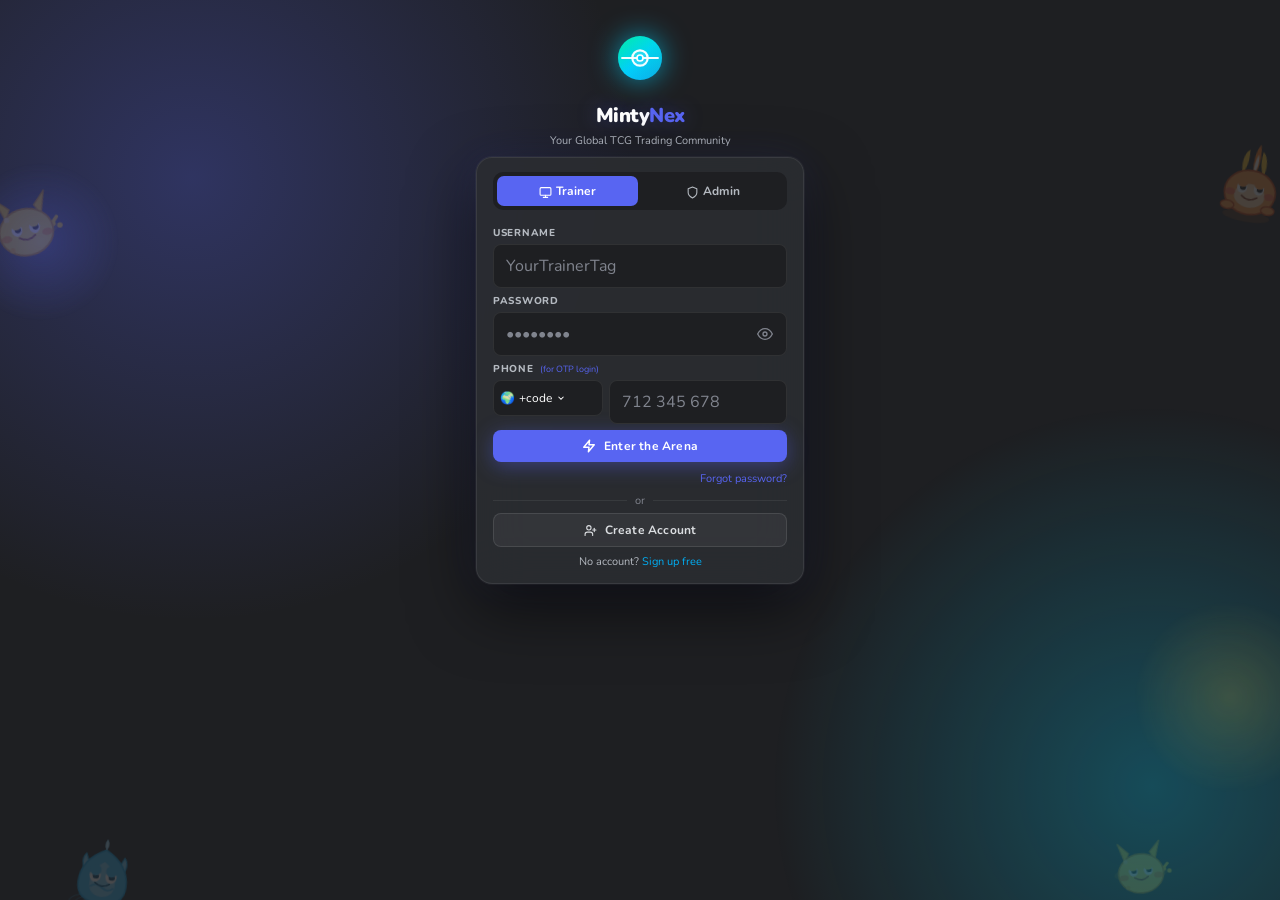
==== app.html @ 93dbb68e "fix otp login, dial flags, banner, binder add card, feed layout" ====
<!DOCTYPE html>
<html lang="en">
<head>
<meta charset="UTF-8">
<meta name="viewport" content="width=device-width,initial-scale=1.0,maximum-scale=1.0,user-scalable=no,viewport-fit=cover">
<meta name="theme-color" content="#1e1f22">
<meta name="apple-mobile-web-app-capable" content="yes">
<meta name="apple-mobile-web-app-status-bar-style" content="black-translucent">
<title>MintyNex — TCG Social</title>
<link rel="preconnect" href="https://fonts.googleapis.com">
<link href="https://fonts.googleapis.com/css2?family=Nunito:wght@400;600;700;800;900&family=Orbitron:wght@700;900&display=swap" rel="stylesheet">
<link rel="stylesheet" href="app-styles-base.css">
<link rel="stylesheet" href="app-styles-creatures.css">
<style>
#login-screen{background:linear-gradient(135deg,#0d0e11 0%,#1a1c22 25%,#1e1f22 50%,#23272a 75%,#5865f2 100%);position:relative;overflow:hidden}
#login-screen::before{content:'';position:absolute;inset:0;background:radial-gradient(ellipse at 20% 50%,rgba(88,101,242,.18) 0%,transparent 55%),radial-gradient(ellipse at 80% 20%,rgba(245,158,11,.10) 0%,transparent 45%),radial-gradient(ellipse at 60% 85%,rgba(35,165,90,.08) 0%,transparent 40%);pointer-events:none}
.login-cards::before,.login-cards::after{content:'';position:absolute;border-radius:50%;filter:blur(1px);animation:loginFloat 10s ease-in-out infinite}
.login-cards::before{width:160px;height:160px;left:-40px;top:18%;background:radial-gradient(circle,rgba(88,101,242,.25) 0%,rgba(88,101,242,0) 70%)}
.login-cards::after{width:190px;height:190px;right:-45px;bottom:12%;background:radial-gradient(circle,rgba(245,158,11,.2) 0%,rgba(245,158,11,0) 72%);animation-delay:-4s}
@keyframes loginFloat{0%,100%{transform:translateY(0)}50%{transform:translateY(-14px)}}
.llogo-icon{filter:drop-shadow(0 0 14px rgba(0,210,255,.65));display:block;margin-bottom:6px}
.llogo-title{text-shadow:0 0 20px rgba(88,101,242,.4);font-size:22px!important}
.llogo{margin-bottom:12px!important}
.lcard{background:linear-gradient(160deg,rgba(43,45,49,.97) 0%,rgba(30,31,34,.97) 100%);border:1px solid rgba(88,101,242,.25);box-shadow:0 0 0 1px rgba(255,255,255,.04),0 24px 64px rgba(0,0,0,.6),0 0 40px rgba(88,101,242,.12);backdrop-filter:blur(12px)}
.fi-glow:focus{border-color:#5865f2;box-shadow:0 0 0 3px rgba(88,101,242,.15)}
.lbtn-pulse{background:linear-gradient(135deg,#5865f2,#4752c4);box-shadow:0 4px 20px rgba(88,101,242,.4);animation:btnGlow 2.4s ease-in-out infinite}
.lbtn-pulse:hover{box-shadow:0 6px 28px rgba(88,101,242,.6);transform:translateY(-1px)}
@keyframes btnGlow{0%,100%{box-shadow:0 4px 20px rgba(88,101,242,.35)}50%{box-shadow:0 4px 30px rgba(88,101,242,.7)}}
.lbtn-otp{width:100%;padding:9px;font-size:13px;font-weight:700;border:1px solid rgba(255,255,255,.1);border-radius:8px;cursor:pointer;margin-bottom:10px;color:#b5bac1;background:rgba(255,255,255,.04);transition:all .18s}
.lbtn-otp:hover{background:rgba(255,255,255,.08);color:#fff;border-color:rgba(88,101,242,.4)}
.lbtn-ghost{width:100%;padding:11px;font-size:14px;font-weight:700;background:rgba(255,255,255,.05);color:#dbdee1;border:1px solid rgba(255,255,255,.1);border-radius:8px;cursor:pointer;margin-bottom:10px;transition:all .18s}
.lbtn-ghost:hover{background:rgba(255,255,255,.09);border-color:rgba(255,255,255,.2)}
.phone-wrap{display:flex;gap:6px}
.fi-dial,.dial-btn{width:110px;flex-shrink:0;padding:9px 6px;font-size:12px;cursor:pointer;display:flex;align-items:center;gap:4px;white-space:nowrap;overflow:hidden;user-select:none}
.dial-wrap{position:relative;flex-shrink:0}
.dial-drop{position:absolute;top:calc(100% + 4px);left:0;width:240px;background:#2b2d31;border:1px solid rgba(255,255,255,.12);border-radius:10px;z-index:9999;box-shadow:0 8px 32px rgba(0,0,0,.5);overflow:hidden}
.dial-search-wrap{padding:8px 8px 4px}
.dial-search{width:100%;background:#1e1f22;border:1px solid rgba(255,255,255,.1);border-radius:7px;color:#fff;padding:7px 10px;font-size:12px;outline:none;box-sizing:border-box}
.dial-list{max-height:220px;overflow-y:auto;padding:4px 0}
.dial-item{display:flex;align-items:center;gap:8px;padding:7px 12px;cursor:pointer;font-size:12px;color:#dbdee1;transition:background .15s}
.dial-item:hover,.dial-item.active{background:rgba(88,101,242,.18);color:#fff}
.dial-item .di-flag{font-size:16px;width:22px;text-align:center;flex-shrink:0}
.dial-item .di-name{flex:1;min-width:0;overflow:hidden;text-overflow:ellipsis;white-space:nowrap}
.dial-item .di-code{color:#80848e;font-size:11px;flex-shrink:0}
.fi-phone{flex:1}
.fl-opt{font-weight:400;text-transform:none;letter-spacing:0;color:#5865f2;margin-left:3px;font-size:9px}
.otp-row{background:rgba(88,101,242,.06);border:1px solid rgba(88,101,242,.2);border-radius:10px;padding:12px;margin-bottom:10px}
.otp-inputs{display:flex;gap:7px;justify-content:center;margin:8px 0}
.otp-box{width:40px!important;height:44px;text-align:center;font-size:18px;font-weight:800;padding:4px!important;border-radius:8px!important;border-color:rgba(88,101,242,.3)!important}
.otp-box:focus{border-color:#5865f2!important;box-shadow:0 0 0 2px rgba(88,101,242,.25)!important}
.adm-disputes-header{background:linear-gradient(135deg,rgba(114,137,218,.12),rgba(88,101,242,.06));border:1px solid rgba(114,137,218,.2);border-radius:10px;padding:12px 14px;margin-bottom:12px}
.dispute-filter-btn.active{background:#5865f2!important;color:#fff!important}
.dispute-filter-btn{transition:all .15s}
.post-acts .pab[data-action="share"] svg{transition:transform .2s}
.post-acts .pab[data-action="share"]:hover svg{transform:translateY(-2px)}
.post-acts .pab.shared{color:#5865f2!important}

/* ── Toast text always white ── */
.toast{color:#fff!important}
.toast.grn{background:#23a55a!important;color:#fff!important;border-color:rgba(255,255,255,.25)!important}
.toast.red{background:#ed4245!important;color:#fff!important;border-color:rgba(255,255,255,.25)!important}
.toast.gold{background:#d97706!important;color:#fff!important;border-color:rgba(255,255,255,.25)!important}
.toast.on{color:#fff!important}
.composer-card{background:linear-gradient(135deg,rgba(43,45,49,1) 0%,rgba(35,36,40,1) 100%);border:1px solid rgba(88,101,242,.18);border-radius:14px;padding:14px;margin-bottom:14px;box-shadow:0 4px 20px rgba(0,0,0,.3)}
.composer-avatar-ring{background:linear-gradient(135deg,#5865f2,#f59e0b);padding:2px;border-radius:50%}
.composer-inner-av{width:36px;height:36px;border-radius:50%;background:#5865f2;display:flex;align-items:center;justify-content:center;font-size:15px;flex-shrink:0;overflow:hidden;border:2px solid #2b2d31}
.composer-input{background:rgba(30,31,34,.9)!important;border:1px solid rgba(255,255,255,.06)!important;border-radius:20px!important;font-size:13px}
.composer-input:focus{border-color:rgba(88,101,242,.5)!important;box-shadow:0 0 0 3px rgba(88,101,242,.1)!important}
.composer-btn-row{display:flex;gap:6px;justify-content:space-between;align-items:center;flex-wrap:wrap}
.composer-media-btns{display:flex;gap:5px;flex-wrap:wrap}
.admtop{background:linear-gradient(135deg,#1a1c22,#1e1f22);border-bottom:1px solid rgba(88,101,242,.2)}
.admtabs{background:linear-gradient(to bottom,#1e1f22,#1a1c22);border-bottom:1px solid rgba(255,255,255,.08)}
.adm-sec{animation:fadeUp .2s ease}

/* Premium modal */
#premiumModal{position:fixed;inset:0;z-index:3000;background:rgba(0,0,0,.87);backdrop-filter:blur(10px);display:none;align-items:center;justify-content:center;padding:16px}
#premiumModal.on{display:flex}
.premium-modal-inner{background:linear-gradient(160deg,#1e1f22,#232428);border:1px solid rgba(245,158,11,.32);border-radius:18px;padding:28px 22px;max-width:400px;width:100%;box-shadow:0 0 60px rgba(245,158,11,.12),0 24px 64px rgba(0,0,0,.7);text-align:center;position:relative;animation:slideUp .3s ease;overflow-y:auto;max-height:90vh}
.premium-modal-inner *{color:#dbdee1}
.premium-modal-inner h2,.premium-modal-inner strong,.premium-modal-inner .price{color:#fff}
.close-prem{position:absolute;top:14px;right:14px;background:rgba(255,255,255,.06);border:none;color:#b5bac1;width:28px;height:28px;border-radius:50%;cursor:pointer;font-size:14px;display:flex;align-items:center;justify-content:center;transition:all .18s}
.close-prem:hover{background:rgba(255,255,255,.12);color:#fff}
.plan-opt{background:#2b2d31;border:2px solid rgba(255,255,255,.07);border-radius:10px;padding:12px 8px;cursor:pointer;transition:all .18s;text-align:center}
.plan-opt.selected,.plan-opt:hover{border-color:#f59e0b;background:rgba(245,158,11,.07)}
.plan-opt .price{font-size:18px;font-weight:900;color:#f59e0b!important}
.plan-opt .period{font-size:10px;color:#80848e!important;margin-top:1px}
.plan-opt .save-tag{display:inline-block;background:rgba(35,165,90,.2);color:#3ba55c!important;font-size:9px;font-weight:700;padding:1px 6px;border-radius:20px;margin-top:4px}

/* Trial popup */
#trialPopup{position:fixed;inset:0;z-index:2500;background:rgba(0,0,0,.82);backdrop-filter:blur(10px);display:none;align-items:center;justify-content:center;padding:16px}
#trialPopup.on{display:flex}
.trial-popup-card{background:linear-gradient(160deg,#1e1f22 0%,#232428 100%);border:1px solid rgba(245,158,11,.35);border-radius:20px;padding:28px 22px;max-width:390px;width:100%;text-align:center;box-shadow:0 0 80px rgba(245,158,11,.12),0 24px 64px rgba(0,0,0,.85);animation:slideUp .35s ease;overflow-y:auto;max-height:90vh}
.trial-popup-card h2{font-size:20px;font-weight:900;margin-bottom:6px;color:#ffffff!important}
.trial-popup-card p{font-size:13px;color:#b5bac1!important;line-height:1.6;margin-bottom:18px}
.trial-features-grid{display:grid;grid-template-columns:1fr 1fr;gap:8px;margin-bottom:18px}
.trial-feat{background:#2b2d31;border:1px solid rgba(255,255,255,.08);border-radius:8px;padding:10px 8px;text-align:center}
.trial-feat-icon{font-size:1.3rem;display:block;margin-bottom:5px}
.trial-feat-label{font-size:11px;font-weight:700;color:#dbdee1!important;display:block}

/* Premium banner */
.premium-banner{background:linear-gradient(135deg,rgba(245,158,11,.12),rgba(88,101,242,.05));border:1px solid rgba(245,158,11,.25);border-radius:10px;padding:12px 14px;margin:0 12px 10px;display:flex;align-items:center;gap:10px}

/* Bigger trade tabs */
#tradeTabs{display:flex;overflow-x:auto;scrollbar-width:none;background:#2b2d31;border-bottom:1px solid rgba(255,255,255,.06);flex-shrink:0;gap:2px;padding:6px}
#tradeTabs::-webkit-scrollbar{display:none}
#tradeTabs .atab{font-size:12px!important;padding:10px 16px!important;border-radius:8px;white-space:nowrap;font-weight:700;background:transparent;border:none;color:#b5bac1;cursor:pointer;transition:all .18s;flex-shrink:0}
#tradeTabs .atab.on{background:rgba(88,101,242,.15);color:#fff}
#tradeTabs .atab:hover:not(.on){background:rgba(255,255,255,.05);color:#fff}

/* Players hero — remove Global subtitle */
#pg-players .hero p{display:none}
#pg-mart .hero p{display:none}

/* Alert banner */
.alert-banner{margin:10px 12px 0;padding:10px 14px;border-radius:8px;font-size:12px;font-weight:600;display:flex;align-items:center;gap:8px;animation:fadeUp .3s ease}
.alert-banner.info{background:rgba(88,101,242,.12);border:1px solid rgba(88,101,242,.25);color:#7289da}
.alert-banner.warn{background:rgba(245,158,11,.12);border:1px solid rgba(245,158,11,.25);color:#fbbf24}
.alert-banner.success{background:rgba(35,165,90,.12);border:1px solid rgba(35,165,90,.25);color:#3ba55c}

/* Ensure all text is visible */
.tcg-nm{color:#fff!important;font-size:13px;font-weight:700;margin-bottom:3px}
.tcg-meta{color:#b5bac1!important;font-size:10px;margin-bottom:5px}
.tcg-price{color:#f59e0b!important;font-size:15px;font-weight:900;margin-bottom:8px}
.tc-nm{color:#fff!important;font-size:13px;font-weight:800;margin-bottom:2px}
.tc-loc{color:#b5bac1!important;font-size:11px;margin-bottom:6px}
.post-cap{color:#dbdee1!important;font-size:13px;line-height:1.5;margin-bottom:6px}
.sh-t{color:#fff!important}
.stat-v{color:#f59e0b!important;font-size:17px;font-weight:900}
.stat-l{color:#80848e!important;font-size:9px;text-transform:uppercase;margin-top:1px}

/* Free badge */
.free-badge{background:rgba(255,255,255,.08);color:#b5bac1;font-size:9px;font-weight:700;padding:2px 7px;border-radius:20px}
.premium-nav-badge{background:linear-gradient(135deg,#f59e0b,#fbbf24);color:#000;font-size:9px;font-weight:900;padding:2px 7px;border-radius:20px;letter-spacing:.5px}

/* Admin premium tab */
.adm-premium-stat{background:linear-gradient(135deg,rgba(245,158,11,.1),rgba(88,101,242,.05))!important}
.adm-prem-row{display:flex;align-items:center;justify-content:space-between;padding:9px 0;border-bottom:1px solid rgba(255,255,255,.05)}
.adm-prem-row:last-child{border-bottom:none}
.prem-status-active{color:#23a55a;font-size:10px;font-weight:700}
.prem-status-trial{color:#f59e0b;font-size:10px;font-weight:700}
.prem-status-expired{color:#ed4245;font-size:10px;font-weight:700}

@media(max-width:600px){
  .tnav{padding:0 8px;gap:5px}
  .srch{max-width:120px}
  .dtabs{display:none}
  #gbn{display:flex}
  .sb{display:none}
  #tradeTabs .atab{font-size:11px!important;padding:8px 10px!important}
  .premium-modal-inner{padding:22px 16px}
  .trial-popup-card{padding:22px 16px}
  /* Mobile safe area bottom */
  #gbn{padding-bottom:env(safe-area-inset-bottom,0);height:calc(60px + env(safe-area-inset-bottom,0))}
  .scr-pb{padding-bottom:calc(70px + env(safe-area-inset-bottom,0))!important}
  /* Composer fix on mobile */
  .composer-btn-row{flex-direction:column;gap:8px}
  .composer-media-btns{flex-wrap:wrap}
  /* Login card mobile */
  .lcard{padding:16px}
  .lbox{padding:0 4px}
}
@media(min-width:601px){.dtabs{display:flex}#gbn{display:none}}

/* Forgot password step dots */
.fp-step-dot{width:28px;height:4px;border-radius:2px;background:rgba(255,255,255,.1);transition:all .3s}
.fp-dot-active{background:#5865f2;width:36px}
.fp-dot-done{background:#23a55a}
/* OTP box focus ring in forgot modal */
#fpOtpBoxes .fp-otp:focus{border-color:#5865f2!important;box-shadow:0 0 0 2px rgba(88,101,242,.25)!important}

/* ── Password Eye Toggle ── */
.pw-wrap { position: relative; }
.pw-eye { position:absolute; right:10px; top:50%; transform:translateY(-50%); background:none; border:none; color:#80848e; cursor:pointer; padding:4px; display:flex; align-items:center; transition:color .15s; }
.pw-eye:hover { color:#b5bac1; }
.pw-eye svg { display:block; }

/* ── Trade Type Buttons ── */
.trade-type-btn {
  display:inline-flex; align-items:center; gap:5px;
  padding:7px 12px; font-size:11px; font-weight:700;
  background:#383a40; border:1.5px solid rgba(255,255,255,.08);
  border-radius:20px; color:#b5bac1; cursor:pointer;
  transition:all .18s; white-space:nowrap;
}
.trade-type-btn.active, .trade-type-btn:hover {
  background:rgba(88,101,242,.18); border-color:#5865f2; color:#fff;
}
.trade-side-btn {
  flex:1; padding:6px 8px; font-size:11px; font-weight:700;
  background:#383a40; border:1.5px solid rgba(255,255,255,.06);
  border-radius:6px; color:#b5bac1; cursor:pointer; transition:all .15s;
}
.trade-side-btn.active {
  background:rgba(245,158,11,.15); border-color:#f59e0b; color:#f59e0b;
}

/* ── Messages: Chat List ── */
.msg-chat-row {
  display:flex; align-items:center; gap:11px;
  padding:11px 10px; border-radius:10px; cursor:pointer;
  transition:background .15s; margin-bottom:2px;
}
.msg-chat-row:hover { background:rgba(255,255,255,.05); }
.msg-av-circle {
  width:40px; height:40px; border-radius:50%;
  display:flex; align-items:center; justify-content:center;
  flex-shrink:0; overflow:hidden;
}
.msg-online-dot {
  position:absolute; bottom:1px; right:1px;
  width:11px; height:11px; border-radius:50%;
  background:#23a55a; border:2px solid #313338;
}
.msg-away-dot {
  position:absolute; bottom:1px; right:1px;
  width:11px; height:11px; border-radius:50%;
  background:#f59e0b; border:2px solid #313338;
}
.msg-unread-badge {
  background:#5865f2; color:#fff; font-size:10px; font-weight:800;
  padding:2px 6px; border-radius:20px; flex-shrink:0;
}
.msg-search-in { font-family:inherit; }
.msg-search-in::placeholder { color:#80848e; }

/* ── Messages: Edit / Context Menu ── */
.msg-ctx-btn {
  display:flex; align-items:center; gap:8px;
  width:100%; padding:10px 14px; background:none; border:none;
  color:#dbdee1; font-size:13px; font-weight:600; cursor:pointer;
  text-align:left; transition:background .12s; font-family:inherit;
}
.msg-ctx-btn:hover { background:rgba(255,255,255,.07); }
.bbl.editing-msg {
  outline:2px solid #5865f2; border-radius:10px;
}

/* ── Sidebar Online section avatars fix ── */
#pg-feed .sb .lrow > div:first-child svg { pointer-events:none; }

/* ── SCROLL FIX ── */
#shell { display:none; flex-direction:column; height:100vh; overflow:hidden; }
#shell.on { display:flex; }
#pages { flex:1; overflow:hidden; position:relative; min-height:0; }
.pg { position:absolute; inset:0; display:none; flex-direction:column; overflow:hidden; }
.pg.on { display:flex; }
.scr {
  flex: 1;
  overflow-y: auto !important;
  -webkit-overflow-scrolling: touch !important;
  overscroll-behavior: contain;
  min-height: 0;
}
/* Feed sidebar + main both need scroll */
#pg-feed > div { min-height: 0; }
#pg-feed .scr { overflow-y: auto !important; }
/* Each page's scrollable area */
.pg > .scr,
.pg > div > .scr { overflow-y: auto !important; flex: 1; min-height: 0; }
/* Fix for pages that have a flex row (feed, messages) */
.pg > div[style*="display:flex"],
.pg > div[style*="display: flex"] { min-height:0; flex:1; overflow:hidden; }


/* ── Profile banner - remove white lines ── */
.prof-ban {
  background: linear-gradient(135deg, #5865f2, #7c3aed, #f59e0b) !important;
  border: none !important;
  outline: none !important;
  box-shadow: none !important;
  margin: 0 !important;
  padding: 0 !important;
  height: clamp(160px, 22vw, 280px) !important;
  width: 100% !important;
  background-size: cover !important;
  background-position: center !important;
  background-repeat: no-repeat !important;
}
/* Remove any inherited borders/gaps */
#pg-profile > div { gap: 0 !important; }
#pg-profile .scr > div:first-child { margin-bottom: 0 !important; }

/* ── Admin: proper tab isolation ── */
#adm { display:none; flex-direction:column; height:100vh; overflow:hidden; background:#313338; position:fixed; inset:0; z-index:1000; }
#adm.on { display:flex; }
.adm-sec { display:none !important; }
.adm-sec.on { display:block !important; animation:fadeUp .2s ease; }
.admbody { flex:1; overflow-y:auto; padding:14px; background:#313338; min-height:0; }

/* ── Login page: fit to screen, no extra space ── */
#login-screen {
  position: fixed !important;
  inset: 0 !important;
  overflow-y: auto !important;
  -webkit-overflow-scrolling: touch !important;
  display: flex !important;
  align-items: center !important;
  justify-content: center !important;
  min-height: var(--vvh, 100vh) !important;
  padding: env(safe-area-inset-top, 16px) 16px env(safe-area-inset-bottom, 16px) !important;
}
.lbox { width: 100%; max-width: 380px; }
.lcard { padding: 14px 16px !important; }
.fg { margin-bottom: 7px !important; }
.lbtn { margin-bottom: 7px !important; padding: 9px !important; }
/* Prevent extra bottom padding that creates gap */
#login-screen .lbox { padding-bottom: 0 !important; }

/* ── Message input gap fix (keyboard) ── */
.msg-area {
  padding: 8px 12px !important;
  padding-bottom: calc(8px + env(safe-area-inset-bottom, 0px)) !important;
  background: #2b2d31 !important;
  border-top: 1px solid rgba(255,255,255,.06) !important;
  position: sticky !important;
  bottom: 0 !important;
  z-index: 5;
}

/* ── Profile collection binder grid ── */
#pt-0 .hc { min-height: 110px; }

/* ── Prevent keyboard zoom on all inputs ── */
input, select, textarea { font-size: 16px !important; }
input.otp-box { font-size: 18px !important; }
.msg-in { font-size: 16px !important; }


/* ── Admin tabs: desktop padding ── */
.admtabs { gap: 2px !important; }
.atab { min-width: 56px !important; border-radius: 6px 6px 0 0 !important; }
@media (min-width: 601px) {
  .admtabs { padding: 0 10px !important; gap: 4px !important; }
  .atab { padding: 0 12px !important; min-width: 64px !important; }
}

/* ── Premium badge state-aware click ── */
.premium-nav-badge { 
  background: linear-gradient(135deg,#f59e0b,#d97706); 
  color: #000 !important; font-size: 9px; font-weight: 800; 
  padding: 3px 8px; border-radius: 20px; cursor: pointer;
  box-shadow: 0 0 10px rgba(245,158,11,.4);
}


/* ── Login: desktop — full card visible, no scroll ── */
@media (min-width: 600px) and (min-height: 600px) {
  #login-screen {
    align-items: center !important;
    padding: 16px !important;
  }
  .llogo-icon svg { width: 44px !important; height: 44px !important; }
  .llogo { margin-bottom: 8px !important; }
  .llogo-title { font-size: 20px !important; }
  .lbox { max-width: 360px !important; }
  .lcard { padding: 14px 16px !important; }
  .fg { margin-bottom: 6px !important; }
  .lbtn { padding: 8px !important; margin-bottom: 6px !important; font-size: 12px !important; }
  .lbtn-otp { padding: 7px !important; margin-bottom: 7px !important; font-size: 11px !important; }
  .lbtn-ghost { padding: 8px !important; margin-bottom: 7px !important; font-size: 12px !important; }
  .ldiv { margin: 5px 0 !important; }
  .lfoot { font-size: 11px !important; margin-top: 4px !important; }
  .otp-row { padding: 9px !important; margin-bottom: 7px !important; }
}
</style>
</head>
<body>
<div id="creature-bg" aria-hidden="true"></div>
<div id="toast" class="toast"></div>
<div id="shareSheet" class="share-sheet"></div>

<!-- ══ TRIAL POPUP ══ -->
<div id="trialPopup">
  <div class="trial-popup-card">
    <span style="font-size:2.8rem;display:block;margin-bottom:8px;animation:bounce 1s ease"><svg width="13" height="13" viewBox="0 0 24 24" fill="none" stroke="currentColor" stroke-width="2" stroke-linecap="round" stroke-linejoin="round"><polyline points="22 12 18 12 15 21 9 3 6 12 2 12"/></svg> </span>
    <h2 style="font-size:20px;font-weight:900;margin-bottom:6px">Welcome to <span style="color:#f59e0b">MintyNex!</span></h2>
    <p style="font-size:13px;color:#b5bac1;line-height:1.6;margin-bottom:18px">Try all Premium features FREE for <strong style="color:#fbbf24">7 days</strong> — no card required. Unlock trading, binder, marketplace & more.</p>
    <div class="trial-features-grid">
      <div class="trial-feat"><span class="trial-feat-icon"><svg width="22" height="22" viewBox="0 0 24 24" fill="none" stroke="#5865f2" stroke-width="2" stroke-linecap="round" stroke-linejoin="round"><polyline points="17 1 21 5 17 9"/><path d="M3 11V9a4 4 0 0 1 4-4h14"/><polyline points="7 23 3 19 7 15"/><path d="M21 13v2a4 4 0 0 1-4 4H3"/></svg></span><span class="trial-feat-label">Trade</span></div>
      <div class="trial-feat"><span class="trial-feat-icon"><svg width="22" height="22" viewBox="0 0 24 24" fill="none" stroke="#5865f2" stroke-width="2" stroke-linecap="round" stroke-linejoin="round"><path d="M2 3h6a4 4 0 0 1 4 4v14a3 3 0 0 0-3-3H2z"/><path d="M22 3h-6a4 4 0 0 0-4 4v14a3 3 0 0 1 3-3h7z"/></svg></span><span class="trial-feat-label">Full Binder</span></div>
      <div class="trial-feat"><span class="trial-feat-icon"><svg width="22" height="22" viewBox="0 0 24 24" fill="none" stroke="#f59e0b" stroke-width="2" stroke-linecap="round" stroke-linejoin="round"><path d="M6 2L3 6v14a2 2 0 0 0 2 2h14a2 2 0 0 0 2-2V6l-3-4z"/><line x1="3" y1="6" x2="21" y2="6"/><path d="M16 10a4 4 0 0 1-8 0"/></svg></span><span class="trial-feat-label">Marketplace</span></div>
      <div class="trial-feat"><span class="trial-feat-icon"><svg width="22" height="22" viewBox="0 0 24 24" fill="none" stroke="#f59e0b" stroke-width="2" stroke-linecap="round" stroke-linejoin="round"><path d="M21 15a2 2 0 0 1-2 2H7l-4 4V5a2 2 0 0 1 2-2h14a2 2 0 0 1 2 2z"/></svg></span><span class="trial-feat-label">Messages</span></div>
    </div>
    <button class="lbtn acc lbtn-pulse" onclick="activateTrial()" style="margin-bottom:10px;display:flex;align-items:center;justify-content:center;gap:8px"><svg width="15" height="15" viewBox="0 0 24 24" fill="none" stroke="currentColor" stroke-width="2.5" stroke-linecap="round" stroke-linejoin="round"><path d="M13 2L3 14h9l-1 8 10-12h-9l1-8z"/></svg> Start My 7-Day Free Trial</button>
    <button onclick="closeTrialPopup()" style="background:none;border:none;color:#80848e;font-size:12px;cursor:pointer;font-family:inherit">Skip for now — use Free plan</button>
    <div style="font-size:10px;color:#80848e;margin-top:10px">No credit card needed · Cancel anytime · Full access for 7 days</div>
  </div>
</div>

<!-- ══ PREMIUM MODAL ══ -->
<div id="premiumModal">
  <div class="premium-modal-inner">
    <button class="close-prem" onclick="closePremiumModal()"><svg width="11" height="11" viewBox="0 0 24 24" fill="none" stroke="currentColor" stroke-width="2.5" stroke-linecap="round" stroke-linejoin="round"><line x1="18" y1="6" x2="6" y2="18"/><line x1="6" y1="6" x2="18" y2="18"/></svg></button>
    <span style="font-size:3rem;display:block;margin-bottom:10px;animation:pfloat 3s ease-in-out infinite"><svg width="13" height="13" viewBox="0 0 24 24" fill="none" stroke="currentColor" stroke-width="2" stroke-linecap="round" stroke-linejoin="round"><polygon points="12 2 15.09 8.26 22 9.27 17 14.14 18.18 21.02 12 17.77 5.82 21.02 7 14.14 2 9.27 8.91 8.26 12 2"/></svg> </span>
    <div style="font-size:20px;font-weight:900;margin-bottom:4px;color:#fff">Unlock <span style="color:#f59e0b">Premium</span></div>
    <div style="font-size:12px;color:#b5bac1;margin-bottom:6px" id="premReasonText">Full access to MintyNex</div>
    <div style="background:rgba(245,158,11,.1);border:1px solid rgba(245,158,11,.25);border-radius:10px;padding:12px;margin-bottom:16px;display:flex;align-items:center;gap:10px;text-align:left">
      <span style="font-size:1.8rem;flex-shrink:0">⏰</span>
      <div><strong style="display:block;font-size:14px;color:#fbbf24">7 Days Free Trial</strong><span style="font-size:11px;color:#b5bac1">No card required. Try everything free.</span></div>
    </div>
    <div style="display:grid;grid-template-columns:1fr 1fr;gap:8px;margin-bottom:14px">
      <div class="plan-opt selected" onclick="selectPlan(this,'monthly')">
        <div class="price">$9.99</div><div class="period">per month</div>
      </div>
      <div class="plan-opt" onclick="selectPlan(this,'yearly')">
        <div class="price">$89.99</div><div class="period">per year</div>
        <div class="save-tag">Save 25%</div>
      </div>
    </div>
    <ul style="list-style:none;text-align:left;margin-bottom:16px">
      <li style="padding:5px 0;font-size:12px;color:#dbdee1 !important;display:flex;align-items:center;gap:8px;border-bottom:1px solid rgba(255,255,255,.04)"><span style="color:#f59e0b;font-weight:900"><svg width="11" height="11" viewBox="0 0 24 24" fill="none" stroke="currentColor" stroke-width="2.5" stroke-linecap="round" stroke-linejoin="round"><polyline points="20 6 9 17 4 12"/></svg></span> Full Trade Access</li>
      <li style="padding:5px 0;font-size:12px;color:#dbdee1 !important;display:flex;align-items:center;gap:8px;border-bottom:1px solid rgba(255,255,255,.04)"><span style="color:#f59e0b;font-weight:900"><svg width="11" height="11" viewBox="0 0 24 24" fill="none" stroke="currentColor" stroke-width="2.5" stroke-linecap="round" stroke-linejoin="round"><polyline points="20 6 9 17 4 12"/></svg></span> Unlimited Binder</li>
      <li style="padding:5px 0;font-size:12px;color:#dbdee1 !important;display:flex;align-items:center;gap:8px;border-bottom:1px solid rgba(255,255,255,.04)"><span style="color:#f59e0b;font-weight:900"><svg width="11" height="11" viewBox="0 0 24 24" fill="none" stroke="currentColor" stroke-width="2.5" stroke-linecap="round" stroke-linejoin="round"><polyline points="20 6 9 17 4 12"/></svg></span> Mart & Shop Access</li>
      <li style="padding:5px 0;font-size:12px;color:#dbdee1 !important;display:flex;align-items:center;gap:8px"><span style="color:#f59e0b;font-weight:900"><svg width="11" height="11" viewBox="0 0 24 24" fill="none" stroke="currentColor" stroke-width="2.5" stroke-linecap="round" stroke-linejoin="round"><polyline points="20 6 9 17 4 12"/></svg></span> Direct Messaging</li>
    </ul>
    <button class="lbtn acc lbtn-pulse" onclick="activateTrial()" style="margin-bottom:8px;display:flex;align-items:center;justify-content:center;gap:8px"><svg width="15" height="15" viewBox="0 0 24 24" fill="none" stroke="currentColor" stroke-width="2.5" stroke-linecap="round" stroke-linejoin="round"><path d="M13 2L3 14h9l-1 8 10-12h-9l1-8z"/></svg> Start Free Trial</button>
    <button class="lbtn lbtn-ghost" onclick="activatePremium('monthly')" style="margin-bottom:0;font-size:12px">Subscribe Now (skip trial)</button>
  </div>
</div>

<!-- ══ LOGIN ══ -->
<div id="login-screen">
  <div class="login-cards"></div>
  <div class="lbox">
    <div class="llogo">
      <span class="llogo-icon">
  <svg width="52" height="52" viewBox="0 0 80 80" fill="none" xmlns="http://www.w3.org/2000/svg">
    <circle cx="40" cy="40" r="40" fill="url(#loginPb1)"/>
    <circle cx="40" cy="40" r="40" fill="url(#loginPb2)" opacity="0.5"/>
    <!-- Horizontal divider -->
    <line x1="6" y1="40" x2="74" y2="40" stroke="rgba(255,255,255,0.95)" stroke-width="4"/>
    <!-- Center ring -->
    <circle cx="40" cy="40" r="14" fill="rgba(255,255,255,0.15)" stroke="rgba(255,255,255,0.95)" stroke-width="4"/>
    <!-- Center dot -->
    <circle cx="40" cy="40" r="7" fill="white"/>
    <circle cx="40" cy="40" r="4" fill="url(#loginPb1)"/>
    <defs>
      <linearGradient id="loginPb1" x1="0" y1="0" x2="80" y2="80" gradientUnits="userSpaceOnUse">
        <stop stop-color="#00f5a0"/>
        <stop offset="0.5" stop-color="#00d2ff"/>
        <stop offset="1" stop-color="#0ea5e9"/>
      </linearGradient>
      <linearGradient id="loginPb2" x1="80" y1="0" x2="0" y2="80" gradientUnits="userSpaceOnUse">
        <stop stop-color="#00f5a0" stop-opacity="0.5"/>
        <stop offset="1" stop-color="#0ea5e9" stop-opacity="0.2"/>
      </linearGradient>
    </defs>
  </svg>
</span>
      <span class="llogo-title">Minty<span class="acc">Nex</span></span>
      <span class="llogo-sub" style="font-size:11px;color:#b5bac1">Your Global TCG Trading Community</span>
    </div>
    <div class="lcard">
      <div class="ltabs">
        <button class="ltab on" id="trainerTab" onclick="switchMode('trainer')"><svg width="13" height="13" viewBox="0 0 24 24" fill="none" stroke="currentColor" stroke-width="2" stroke-linecap="round" stroke-linejoin="round" style="display:inline;vertical-align:middle;margin-right:4px"><rect x="2" y="3" width="20" height="14" rx="2"/><path d="M8 21h8m-4-4v4"/></svg>Trainer</button>
        <button class="ltab" id="adminTab" onclick="switchMode('admin')"><svg width="13" height="13" viewBox="0 0 24 24" fill="none" stroke="currentColor" stroke-width="2" stroke-linecap="round" stroke-linejoin="round" style="display:inline;vertical-align:middle;margin-right:4px"><path d="M12 22s8-4 8-10V5l-8-3-8 3v7c0 6 8 10 8 10z"/></svg>Admin</button>
      </div>
      <div id="trainerForm">
        <div class="fg"><label class="fl">Username</label><input class="fi fi-glow" id="tUser" placeholder="YourTrainerTag" autocomplete="username"/></div>
        <div class="fg"><label class="fl">Password</label><div style="position:relative"><input class="fi fi-glow" id="tPass" type="password" placeholder="••••••••" autocomplete="current-password" style="padding-right:40px"/><button type="button" onclick="togglePwVis('tPass',this)" style="position:absolute;right:10px;top:50%;transform:translateY(-50%);background:none;border:none;color:#80848e;cursor:pointer;padding:4px;display:flex;align-items:center" aria-label="Show password"><svg id="eyeIcon_tPass" width="16" height="16" viewBox="0 0 24 24" fill="none" stroke="currentColor" stroke-width="2" stroke-linecap="round" stroke-linejoin="round"><path d="M1 12s4-8 11-8 11 8 11 8-4 8-11 8-11-8-11-8z"/><circle cx="12" cy="12" r="3"/></svg></button></div></div>
        <div class="fg">
          <label class="fl">Phone <span class="fl-opt">(for OTP login)</span></label>
          <div class="phone-wrap">
            <div class="dial-wrap" id="tDialWrap">
              <button type="button" class="fi fi-dial dial-btn" id="tDialBtn" onclick="toggleDial('t')">
                <span id="tDialFlag">🌍</span><span id="tDialVal">+code</span>
                <svg width="10" height="10" viewBox="0 0 24 24" fill="none" stroke="currentColor" stroke-width="2.5"><polyline points="6 9 12 15 18 9"/></svg>
              </button>
              <div class="dial-drop" id="tDialDrop" style="display:none">
                <div class="dial-search-wrap"><input class="dial-search" id="tDialSearch" placeholder="🔍 Search country..." oninput="filterDial('t',this.value)" autocomplete="off"/></div>
                <div class="dial-list" id="tDialList"></div>
              </div>
            </div>
            <input class="fi fi-phone" id="tPhone" type="tel" placeholder="712 345 678"/>
          </div>
        </div>
        <button class="lbtn acc lbtn-pulse" onclick="doSendOTP('login')" style="display:flex;align-items:center;justify-content:center;gap:8px"><svg width="14" height="14" viewBox="0 0 24 24" fill="none" stroke="currentColor" stroke-width="2.5" stroke-linecap="round" stroke-linejoin="round"><path d="M13 2L3 14h9l-1 8 10-12h-9l1-8z"/></svg> Enter the Arena</button>
        <div id="otpRowLogin" class="otp-row" style="display:none">
          <label class="fl">Enter OTP sent to your phone</label>
          <div class="otp-inputs">
            <input class="fi otp-box" maxlength="1" inputmode="numeric"/><input class="fi otp-box" maxlength="1" inputmode="numeric"/><input class="fi otp-box" maxlength="1" inputmode="numeric"/><input class="fi otp-box" maxlength="1" inputmode="numeric"/><input class="fi otp-box" maxlength="1" inputmode="numeric"/><input class="fi otp-box" maxlength="1" inputmode="numeric"/>
          </div>
          <button class="lbtn acc" style="margin-top:8px;display:flex;align-items:center;justify-content:center;gap:8px" onclick="doVerifyOTP('login')"><svg width="13" height="13" viewBox="0 0 24 24" fill="none" stroke="currentColor" stroke-width="2.5" stroke-linecap="round" stroke-linejoin="round"><polyline points="20 6 9 17 4 12"/></svg> Verify OTP</button>
        </div>
        <div style="text-align:right;margin-bottom:6px"><a onclick="showForgotPassword()" style="font-size:11px;color:#5865f2;cursor:pointer;text-decoration:none">Forgot password?</a></div>
        <div class="ldiv">or</div>
        <button class="lbtn lbtn-ghost" onclick="showRegister()" style="display:flex;align-items:center;justify-content:center;gap:8px"><svg width="13" height="13" viewBox="0 0 24 24" fill="none" stroke="currentColor" stroke-width="2" stroke-linecap="round" stroke-linejoin="round"><path d="M16 21v-2a4 4 0 0 0-4-4H6a4 4 0 0 0-4 4v2"/><circle cx="9" cy="7" r="4"/><line x1="19" y1="8" x2="19" y2="14"/><line x1="22" y1="11" x2="16" y2="11"/></svg> Create Account</button>
        <div class="lfoot">No account? <a onclick="showRegister()">Sign up free</a></div>
      </div>
      <div id="registerForm" style="display:none">
        <div class="fg"><label class="fl">Username</label><input class="fi fi-glow" id="rUser" placeholder="YourTrainerTag"/></div>
        <div class="fg"><label class="fl">Email</label><input class="fi fi-glow" id="rEmail" type="email" placeholder="trainer@example.com"/></div>
        <div class="fg">
          <label class="fl">Phone <span class="fl-opt">(OTP verification)</span></label>
          <div class="phone-wrap">
            <div class="dial-wrap" id="rDialWrap">
              <button type="button" class="fi fi-dial dial-btn" id="rDialBtn" onclick="toggleDial('r')">
                <span id="rDialFlag">🌍</span><span id="rDialVal">+code</span>
                <svg width="10" height="10" viewBox="0 0 24 24" fill="none" stroke="currentColor" stroke-width="2.5"><polyline points="6 9 12 15 18 9"/></svg>
              </button>
              <div class="dial-drop" id="rDialDrop" style="display:none">
                <div class="dial-search-wrap"><input class="dial-search" id="rDialSearch" placeholder="🔍 Search country..." oninput="filterDial('r',this.value)" autocomplete="off"/></div>
                <div class="dial-list" id="rDialList"></div>
              </div>
            </div>
            <input class="fi fi-phone" id="rPhone" type="tel" placeholder="712 345 678"/>
          </div>
        </div>
        <div class="fg"><label class="fl">Country</label>
          <select class="fi fi-glow" id="rCountry"><option value="">Select country</option></select>
        </div>
        <div class="fg"><label class="fl">Password</label><div style="position:relative"><input class="fi fi-glow" id="rPass" type="password" placeholder="Min 8 chars" style="padding-right:40px"/><button type="button" onclick="togglePwVis('rPass',this)" style="position:absolute;right:10px;top:50%;transform:translateY(-50%);background:none;border:none;color:#80848e;cursor:pointer;padding:4px;display:flex;align-items:center" aria-label="Show password"><svg id="eyeIcon_rPass" width="16" height="16" viewBox="0 0 24 24" fill="none" stroke="currentColor" stroke-width="2" stroke-linecap="round" stroke-linejoin="round"><path d="M1 12s4-8 11-8 11 8 11 8-4 8-11 8-11-8-11-8z"/><circle cx="12" cy="12" r="3"/></svg></button></div></div>
        <button class="lbtn acc lbtn-pulse" onclick="doRegister()" style="display:flex;align-items:center;justify-content:center;gap:8px"><svg width="14" height="14" viewBox="0 0 24 24" fill="none" stroke="currentColor" stroke-width="2.5" stroke-linecap="round" stroke-linejoin="round"><path d="M13 2L3 14h9l-1 8 10-12h-9l1-8z"/></svg> Join MintyNex</button>
        <button class="lbtn lbtn-otp" onclick="doSendOTP('register')" style="display:flex;align-items:center;justify-content:center;gap:8px"><svg width="13" height="13" viewBox="0 0 24 24" fill="none" stroke="currentColor" stroke-width="2" stroke-linecap="round" stroke-linejoin="round"><rect x="5" y="2" width="14" height="20" rx="2" ry="2"/><line x1="12" y1="18" x2="12.01" y2="18"/></svg> Verify Phone with OTP</button>
        <div id="otpRowRegister" class="otp-row" style="display:none">
          <label class="fl">Enter OTP sent to your phone</label>
          <div class="otp-inputs">
            <input class="fi otp-box" maxlength="1" inputmode="numeric"/><input class="fi otp-box" maxlength="1" inputmode="numeric"/><input class="fi otp-box" maxlength="1" inputmode="numeric"/><input class="fi otp-box" maxlength="1" inputmode="numeric"/><input class="fi otp-box" maxlength="1" inputmode="numeric"/><input class="fi otp-box" maxlength="1" inputmode="numeric"/>
          </div>
          <button class="lbtn acc" style="margin-top:8px;display:flex;align-items:center;justify-content:center;gap:8px" onclick="doVerifyOTP('register')"><svg width="13" height="13" viewBox="0 0 24 24" fill="none" stroke="currentColor" stroke-width="2.5" stroke-linecap="round" stroke-linejoin="round"><polyline points="20 6 9 17 4 12"/></svg> Verify OTP</button>
        </div>
        <div class="lfoot" style="margin-top:4px">Already have an account? <a onclick="showLogin()">Log in</a></div>
      </div>
      <div id="adminForm" style="display:none">
        <div class="awarn" style="display:flex;align-items:center;gap:6px"><svg width="13" height="13" viewBox="0 0 24 24" fill="none" stroke="currentColor" stroke-width="2" stroke-linecap="round" stroke-linejoin="round"><path d="M12 22s8-4 8-10V5l-8-3-8 3v7c0 6 8 10 8 10z"/></svg> Admin access only. Credentials: admin@mintynex.com / admin123</div>
        <div class="fg"><label class="fl">Admin Email</label><input class="fi" id="aUser" placeholder="admin@mintynex.com" autocomplete="username"/></div>
        <div class="fg"><label class="fl">Password</label><div style="position:relative"><input class="fi" id="aPass" type="password" placeholder="••••••••" style="padding-right:40px"/><button type="button" onclick="togglePwVis('aPass',this)" style="position:absolute;right:10px;top:50%;transform:translateY(-50%);background:none;border:none;color:#80848e;cursor:pointer;padding:4px;display:flex;align-items:center" aria-label="Show password"><svg id="eyeIcon_aPass" width="16" height="16" viewBox="0 0 24 24" fill="none" stroke="currentColor" stroke-width="2" stroke-linecap="round" stroke-linejoin="round"><path d="M1 12s4-8 11-8 11 8 11 8-4 8-11 8-11-8-11-8z"/><circle cx="12" cy="12" r="3"/></svg></button></div></div>
        <button class="lbtn danger" onclick="doAdminLogin()" style="display:flex;align-items:center;justify-content:center;gap:8px"><svg width="13" height="13" viewBox="0 0 24 24" fill="none" stroke="currentColor" stroke-width="2" stroke-linecap="round" stroke-linejoin="round"><rect x="3" y="11" width="18" height="11" rx="2" ry="2"/><path d="M7 11V7a5 5 0 0 1 10 0v4"/></svg> Admin Login</button>
      </div>
    </div>
  </div>
</div>


<!-- ══ ADD CARD MODAL ══ -->
<div id="addCardModal" style="display:none;position:fixed;inset:0;z-index:8000;background:rgba(0,0,0,.85);align-items:flex-end;justify-content:center">
  <div style="background:#2b2d31;border-radius:18px 18px 0 0;width:100%;max-width:520px;padding:20px;box-sizing:border-box;max-height:90vh;overflow-y:auto">
    <div style="width:36px;height:4px;background:rgba(255,255,255,.15);border-radius:2px;margin:0 auto 18px"></div>
    <div style="display:flex;align-items:center;justify-content:space-between;margin-bottom:16px">
      <div style="font-weight:900;font-size:16px;color:#fff">➕ Add Card to Binder</div>
      <button onclick="closeAddCardModal()" style="background:none;border:none;color:#80848e;font-size:20px;cursor:pointer;line-height:1">✕</button>
    </div>

    <!-- Image preview -->
    <div id="addCardPreview" style="width:100%;height:180px;border-radius:12px;background:#1e1f22;border:2px dashed rgba(88,101,242,.4);display:flex;align-items:center;justify-content:center;margin-bottom:14px;overflow:hidden;position:relative">
      <div id="addCardPreviewPlaceholder" style="text-align:center">
        <div style="font-size:36px;margin-bottom:8px">🃏</div>
        <div style="font-size:12px;color:#80848e">Card image will appear here</div>
      </div>
      <img id="addCardPreviewImg" style="display:none;width:100%;height:100%;object-fit:contain;border-radius:10px" alt="Card preview"/>
    </div>

    <!-- Upload buttons -->
    <div style="display:grid;grid-template-columns:1fr 1fr;gap:8px;margin-bottom:14px">
      <button class="btn bg" style="padding:12px;display:flex;flex-direction:column;align-items:center;gap:5px;border-radius:10px;font-size:12px;font-weight:700" onclick="document.getElementById('addCardCamera').click()">
        <svg width="20" height="20" viewBox="0 0 24 24" fill="none" stroke="currentColor" stroke-width="2" stroke-linecap="round" stroke-linejoin="round"><path d="M23 19a2 2 0 0 1-2 2H3a2 2 0 0 1-2-2V8a2 2 0 0 1 2-2h4l2-3h6l2 3h4a2 2 0 0 1 2 2z"/><circle cx="12" cy="13" r="4"/></svg>
        📷 Camera
      </button>
      <button class="btn bgh" style="padding:12px;display:flex;flex-direction:column;align-items:center;gap:5px;border-radius:10px;font-size:12px;font-weight:700" onclick="document.getElementById('addCardGallery').click()">
        <svg width="20" height="20" viewBox="0 0 24 24" fill="none" stroke="currentColor" stroke-width="2" stroke-linecap="round" stroke-linejoin="round"><rect x="3" y="3" width="18" height="18" rx="2"/><circle cx="8.5" cy="8.5" r="1.5"/><polyline points="21 15 16 10 5 21"/></svg>
        🖼️ Gallery
      </button>
    </div>
    <input type="file" id="addCardCamera" accept="image/*" capture="environment" style="display:none" onchange="previewAddCard(this)"/>
    <input type="file" id="addCardGallery" accept="image/*" style="display:none" onchange="previewAddCard(this)"/>

    <!-- Card details -->
    <div style="display:grid;grid-template-columns:1fr 1fr;gap:8px;margin-bottom:10px">
      <div class="fg" style="margin:0"><label class="fl">Card Name</label><input class="fi" id="addCardName" placeholder="e.g. Charizard VMAX"/></div>
      <div class="fg" style="margin:0"><label class="fl">Grade</label>
        <select class="fi" id="addCardGrade">
          <option value="Raw NM">Raw NM</option>
          <option value="Raw LP">Raw LP</option>
          <option value="PSA 10">PSA 10</option>
          <option value="PSA 9">PSA 9</option>
          <option value="PSA 8">PSA 8</option>
          <option value="BGS 9.5">BGS 9.5</option>
          <option value="BGS 9">BGS 9</option>
          <option value="CGC 10">CGC 10</option>
        </select>
      </div>
    </div>
    <div class="fg" style="margin-bottom:14px"><label class="fl">Estimated Value (USD) <span class="fl-opt">optional</span></label><input class="fi" id="addCardValue" type="number" placeholder="e.g. 120"/></div>

    <button class="lbtn acc" style="display:flex;align-items:center;justify-content:center;gap:8px" onclick="confirmAddCard()">
      <svg width="14" height="14" viewBox="0 0 24 24" fill="none" stroke="currentColor" stroke-width="2.5" stroke-linecap="round" stroke-linejoin="round"><polyline points="20 6 9 17 4 12"/></svg>
      Add to Binder
    </button>
  </div>
</div>

<!-- ══ ADMIN PANEL ══ -->
<div id="adm">
  <div class="admtop">
    <div style="display:flex;align-items:center;gap:6px;flex:1;min-width:0">
      <div class="admnm">Minty<span class="b">Nex</span> <span class="a">Admin</span></div>
      <span class="god">GOD MODE</span>
      <span class="ldot2"></span><span style="font-size:11px;color:#80848e;white-space:nowrap">Live</span>
    </div>
    <div style="display:flex;align-items:center;gap:6px;flex-shrink:0">
      <button class="btn brd bxs" id="admLogoutBtn" style="font-size:11px;padding:4px 10px">Logout</button>
      <button class="btn bgh bxs" id="admBackBtn" style="font-size:11px;padding:4px 10px">← App</button>
    </div>
  </div>
  <div class="admtabs" id="admTabs">
    <button class="atab on" data-as="overview"><svg width="15" height="15" viewBox="0 0 24 24" fill="none" stroke="currentColor" stroke-width="2" stroke-linecap="round" stroke-linejoin="round"><rect x="3" y="3" width="7" height="7"/><rect x="14" y="3" width="7" height="7"/><rect x="14" y="14" width="7" height="7"/><rect x="3" y="14" width="7" height="7"/></svg><br>Overview</button>
    <button class="atab" data-as="users"><svg width="15" height="15" viewBox="0 0 24 24" fill="none" stroke="currentColor" stroke-width="2" stroke-linecap="round" stroke-linejoin="round"><path d="M17 21v-2a4 4 0 0 0-4-4H5a4 4 0 0 0-4 4v2"/><circle cx="9" cy="7" r="4"/><path d="M23 21v-2a4 4 0 0 0-3-3.87"/><path d="M16 3.13a4 4 0 0 1 0 7.75"/></svg><br>Users</button>
    <button class="atab" data-as="trades"><svg width="15" height="15" viewBox="0 0 24 24" fill="none" stroke="currentColor" stroke-width="2" stroke-linecap="round" stroke-linejoin="round"><polyline points="17 1 21 5 17 9"/><path d="M3 11V9a4 4 0 0 1 4-4h14"/><polyline points="7 23 3 19 7 15"/><path d="M21 13v2a4 4 0 0 1-4 4H3"/></svg><br>Trades</button>
    <button class="atab" data-as="disputes"><svg width="15" height="15" viewBox="0 0 24 24" fill="none" stroke="currentColor" stroke-width="2" stroke-linecap="round" stroke-linejoin="round"><circle cx="12" cy="12" r="10"/><line x1="12" y1="8" x2="12" y2="12"/><line x1="12" y1="16" x2="12.01" y2="16"/></svg><br>Disputes</button>
    <button class="atab" data-as="reports"><svg width="15" height="15" viewBox="0 0 24 24" fill="none" stroke="currentColor" stroke-width="2" stroke-linecap="round" stroke-linejoin="round"><path d="M4 15s1-1 4-1 5 2 8 2 4-1 4-1V3s-1 1-4 1-5-2-8-2-4 1-4 1z"/><line x1="4" y1="22" x2="4" y2="15"/></svg><br>Reports</button>
    <button class="atab" data-as="verify"><svg width="15" height="15" viewBox="0 0 24 24" fill="none" stroke="currentColor" stroke-width="2" stroke-linecap="round" stroke-linejoin="round"><polyline points="9 11 12 14 22 4"/><path d="M21 12v7a2 2 0 0 1-2 2H5a2 2 0 0 1-2-2V5a2 2 0 0 1 2-2h11"/></svg><br>Verify</button>
    <button class="atab" data-as="shop"><svg width="15" height="15" viewBox="0 0 24 24" fill="none" stroke="currentColor" stroke-width="2" stroke-linecap="round" stroke-linejoin="round"><path d="M6 2L3 6v14a2 2 0 0 0 2 2h14a2 2 0 0 0 2-2V6l-3-4z"/><line x1="3" y1="6" x2="21" y2="6"/><path d="M16 10a4 4 0 0 1-8 0"/></svg><br>Shop</button>
    <button class="atab" data-as="premium"><svg width="15" height="15" viewBox="0 0 24 24" fill="none" stroke="currentColor" stroke-width="2" stroke-linecap="round" stroke-linejoin="round"><polygon points="12 2 15.09 8.26 22 9.27 17 14.14 18.18 21.02 12 17.77 5.82 21.02 7 14.14 2 9.27 8.91 8.26 12 2"/></svg><br>Premium</button>
    <button class="atab" data-as="settings"><svg width="15" height="15" viewBox="0 0 24 24" fill="none" stroke="currentColor" stroke-width="2" stroke-linecap="round" stroke-linejoin="round"><circle cx="12" cy="12" r="3"/><path d="M19.4 15a1.65 1.65 0 0 0 .33 1.82l.06.06a2 2 0 0 1-2.83 2.83l-.06-.06a1.65 1.65 0 0 0-1.82-.33 1.65 1.65 0 0 0-1 1.51V21a2 2 0 0 1-4 0v-.09A1.65 1.65 0 0 0 9 19.4a1.65 1.65 0 0 0-1.82.33l-.06.06a2 2 0 0 1-2.83-2.83l.06-.06A1.65 1.65 0 0 0 4.68 15a1.65 1.65 0 0 0-1.51-1H3a2 2 0 0 1 0-4h.09A1.65 1.65 0 0 0 4.6 9a1.65 1.65 0 0 0-.33-1.82l-.06-.06a2 2 0 0 1 2.83-2.83l.06.06A1.65 1.65 0 0 0 9 4.68a1.65 1.65 0 0 0 1-1.51V3a2 2 0 0 1 4 0v.09a1.65 1.65 0 0 0 1 1.51 1.65 1.65 0 0 0 1.82-.33l.06-.06a2 2 0 0 1 2.83 2.83l-.06.06A1.65 1.65 0 0 0 19.4 9a1.65 1.65 0 0 0 1.51 1H21a2 2 0 0 1 0 4h-.09a1.65 1.65 0 0 0-1.51 1z"/></svg><br>Settings</button>
  </div>
  <div class="admbody">

    <!-- ══ OVERVIEW ══ -->
    <div class="adm-sec on" id="as-overview">
      <div class="g4" style="margin-bottom:12px">
        <div class="stat-b"><div class="stat-v">8,420</div><div class="stat-l">Users</div></div>
        <div class="stat-b"><div class="stat-v">3,412</div><div class="stat-l">Listings</div></div>
        <div class="stat-b"><div class="stat-v">1,247</div><div class="stat-l">Trades</div></div>
        <div class="stat-b"><div class="stat-v" style="color:#23a55a">$16.2K</div><div class="stat-l">Volume</div></div>
      </div>
      <div class="card" style="margin-bottom:10px">
        <div style="font-weight:800;font-size:13px;margin-bottom:10px;display:flex;align-items:center;gap:6px">
          <svg width="13" height="13" viewBox="0 0 24 24" fill="none" stroke="#f59e0b" stroke-width="2.5" stroke-linecap="round" stroke-linejoin="round"><path d="M13 2L3 14h9l-1 8 10-12h-9l1-8z"/></svg> Live Activity
        </div>
        <div class="lrow" style="padding:8px 0;border-bottom:1px solid rgba(255,255,255,.04)"><div style="width:7px;height:7px;border-radius:50%;background:#23a55a;flex-shrink:0"></div><span style="font-size:12px;flex:1;margin-left:8px">New trade: TrainerAsh_KE ↔ ShinySister_TZ</span><span class="bdg bdg-g">Now</span></div>
        <div class="lrow" style="padding:8px 0;border-bottom:1px solid rgba(255,255,255,.04)"><div style="width:7px;height:7px;border-radius:50%;background:#5865f2;flex-shrink:0"></div><span style="font-size:12px;flex:1;margin-left:8px">New signup: CardBoss_GH</span><span class="bdg bdg-b">2m</span></div>
        <div class="lrow" style="padding:8px 0;border-bottom:1px solid rgba(255,255,255,.04)"><div style="width:7px;height:7px;border-radius:50%;background:#f59e0b;flex-shrink:0"></div><span style="font-size:12px;flex:1;margin-left:8px">Verify request: PokeKing_NG</span><span class="bdg bdg-v">5m</span></div>
        <div class="lrow" style="padding:8px 0"><div style="width:7px;height:7px;border-radius:50%;background:#ed4245;flex-shrink:0"></div><span style="font-size:12px;flex:1;margin-left:8px">Dispute opened: #DSP-0014</span><span class="bdg bdg-r">8m</span></div>
      </div>
      <div class="g2" style="margin-bottom:10px">
        <div class="card" style="text-align:center;padding:14px 10px">
          <div style="font-size:22px;font-weight:900;color:#23a55a">94%</div>
          <div style="font-size:11px;color:#80848e;margin-top:2px">Trade Success Rate</div>
        </div>
        <div class="card" style="text-align:center;padding:14px 10px">
          <div style="font-size:22px;font-weight:900;color:#5865f2">847</div>
          <div style="font-size:11px;color:#80848e;margin-top:2px">Online Now</div>
        </div>
      </div>
    </div>

    <!-- ══ USERS ══ -->
    <div class="adm-sec" id="as-users">
      <div style="display:flex;align-items:center;justify-content:space-between;margin-bottom:10px">
        <div style="font-weight:800;font-size:14px;color:#fff;display:flex;align-items:center;gap:6px">
          <svg width="14" height="14" viewBox="0 0 24 24" fill="none" stroke="#5865f2" stroke-width="2" stroke-linecap="round" stroke-linejoin="round"><path d="M17 21v-2a4 4 0 0 0-4-4H5a4 4 0 0 0-4 4v2"/><circle cx="9" cy="7" r="4"/><path d="M23 21v-2a4 4 0 0 0-3-3.87"/><path d="M16 3.13a4 4 0 0 1 0 7.75"/></svg> User Management
        </div>
        <div style="font-size:11px;color:#80848e">8,420 total</div>
      </div>
      <div style="display:flex;gap:6px;margin-bottom:10px;flex-wrap:wrap">
        <button class="trade-type-btn active" onclick="this.parentNode.querySelectorAll('button').forEach(b=>b.classList.remove('active'));this.classList.add('active')">All</button>
        <button class="trade-type-btn" onclick="this.parentNode.querySelectorAll('button').forEach(b=>b.classList.remove('active'));this.classList.add('active')">Verified</button>
        <button class="trade-type-btn" onclick="this.parentNode.querySelectorAll('button').forEach(b=>b.classList.remove('active'));this.classList.add('active')">Sanctioned</button>
        <button class="trade-type-btn" onclick="this.parentNode.querySelectorAll('button').forEach(b=>b.classList.remove('active'));this.classList.add('active')">Premium</button>
      </div>
      <div style="margin-bottom:8px;display:flex;align-items:center;gap:8px;background:#1e1f22;border:1px solid rgba(255,255,255,.07);border-radius:8px;padding:8px 12px">
        <svg width="13" height="13" viewBox="0 0 24 24" fill="none" stroke="#80848e" stroke-width="2" stroke-linecap="round" stroke-linejoin="round"><circle cx="11" cy="11" r="8"/><line x1="21" y1="21" x2="16.65" y2="16.65"/></svg>
        <input style="background:none;border:none;color:#fff;font-size:12px;flex:1;outline:none;font-family:inherit" placeholder="Search users..."/>
      </div>
      <div class="card csm" style="margin-bottom:7px">
        <div style="display:flex;align-items:center;gap:10px;flex-wrap:wrap">
          <div style="width:36px;height:36px;border-radius:50%;background:linear-gradient(135deg,#5865f2,#7c3aed);display:flex;align-items:center;justify-content:center;flex-shrink:0">
            <svg width="16" height="16" viewBox="0 0 24 24" fill="none" stroke="white" stroke-width="2" stroke-linecap="round" stroke-linejoin="round"><path d="M20 21v-2a4 4 0 0 0-4-4H8a4 4 0 0 0-4 4v2"/><circle cx="12" cy="7" r="4"/></svg>
          </div>
          <div style="flex:1;min-width:100px">
            <div style="font-weight:700;font-size:12px;color:#fff">TrainerAsh_KE</div>
            <div style="font-size:10px;color:#80848e">Global · Elite · 142 cards · 38 trades</div>
          </div>
          <span class="bdg bdg-grn" style="font-size:9px">Verified</span>
          <div style="display:flex;gap:4px">
            <button class="btn bgh bxs" style="font-size:10px;padding:4px 8px" onclick="showToast('Viewing profile...','')">View</button>
            <button class="btn brd bxs" style="font-size:10px;padding:4px 8px" data-action="applysanction">Ban</button>
          </div>
        </div>
      </div>
      <div class="card csm" style="margin-bottom:7px">
        <div style="display:flex;align-items:center;gap:10px;flex-wrap:wrap">
          <div style="width:36px;height:36px;border-radius:50%;background:linear-gradient(135deg,#082f49,#0284c7);display:flex;align-items:center;justify-content:center;flex-shrink:0">
            <svg width="16" height="16" viewBox="0 0 24 24" fill="none" stroke="white" stroke-width="2" stroke-linecap="round" stroke-linejoin="round"><path d="M20 21v-2a4 4 0 0 0-4-4H8a4 4 0 0 0-4 4v2"/><circle cx="12" cy="7" r="4"/></svg>
          </div>
          <div style="flex:1;min-width:100px">
            <div style="font-weight:700;font-size:12px;color:#fff">ShinySister_TZ</div>
            <div style="font-size:10px;color:#80848e">Global · Trainer · 89 cards · 12 trades</div>
          </div>
          <span class="bdg bdg-grn" style="font-size:9px">Verified</span>
          <div style="display:flex;gap:4px">
            <button class="btn bgh bxs" style="font-size:10px;padding:4px 8px" onclick="showToast('Viewing profile...','')">View</button>
            <button class="btn brd bxs" style="font-size:10px;padding:4px 8px" data-action="applysanction">Ban</button>
          </div>
        </div>
      </div>
      <div class="card csm" style="margin-bottom:7px">
        <div style="display:flex;align-items:center;gap:10px;flex-wrap:wrap">
          <div style="width:36px;height:36px;border-radius:50%;background:linear-gradient(135deg,#1e1b4b,#4338ca);display:flex;align-items:center;justify-content:center;flex-shrink:0">
            <svg width="16" height="16" viewBox="0 0 24 24" fill="none" stroke="white" stroke-width="2" stroke-linecap="round" stroke-linejoin="round"><path d="M20 21v-2a4 4 0 0 0-4-4H8a4 4 0 0 0-4 4v2"/><circle cx="12" cy="7" r="4"/></svg>
          </div>
          <div style="flex:1;min-width:100px">
            <div style="font-weight:700;font-size:12px;color:#fff">PokeKing_NG</div>
            <div style="font-size:10px;color:#80848e">Global · Master · 210 cards · 51 trades</div>
          </div>
          <span class="bdg" style="background:rgba(245,158,11,.15);color:#f59e0b;font-size:9px">Pending</span>
          <div style="display:flex;gap:4px">
            <button class="btn bgrn bxs" style="font-size:10px;padding:4px 8px" data-action="approve">Verify</button>
            <button class="btn brd bxs" style="font-size:10px;padding:4px 8px" data-action="applysanction">Ban</button>
          </div>
        </div>
      </div>
      <button class="btn bgh bfw" style="font-size:11px;margin-top:6px;display:flex;align-items:center;justify-content:center;gap:5px" onclick="showToast('Loading more users...','')">
        <svg width="12" height="12" viewBox="0 0 24 24" fill="none" stroke="currentColor" stroke-width="2.5" stroke-linecap="round" stroke-linejoin="round"><polyline points="6 9 12 15 18 9"/></svg>
        Load More
      </button>
    </div>

    <!-- ══ TRADES ══ -->
    <div class="adm-sec" id="as-trades">
      <div style="font-weight:800;font-size:14px;margin-bottom:10px;color:#fff;display:flex;align-items:center;gap:6px">
        <svg width="14" height="14" viewBox="0 0 24 24" fill="none" stroke="#00d2ff" stroke-width="2" stroke-linecap="round" stroke-linejoin="round"><polyline points="17 1 21 5 17 9"/><path d="M3 11V9a4 4 0 0 1 4-4h14"/><polyline points="7 23 3 19 7 15"/><path d="M21 13v2a4 4 0 0 1-4 4H3"/></svg>
        Trade Monitoring
      </div>
      <div class="g4" style="margin-bottom:12px">
        <div class="stat-b"><div class="stat-v" style="color:#23a55a">1,190</div><div class="stat-l">Completed</div></div>
        <div class="stat-b"><div class="stat-v" style="color:#5865f2">57</div><div class="stat-l">Active</div></div>
        <div class="stat-b"><div class="stat-v" style="color:#f59e0b">12</div><div class="stat-l">Pending</div></div>
        <div class="stat-b"><div class="stat-v" style="color:#ed4245">3</div><div class="stat-l">Disputed</div></div>
      </div>
      <div class="card csm" style="margin-bottom:7px;border-left:3px solid #23a55a">
        <div style="display:flex;align-items:center;justify-content:space-between;margin-bottom:4px">
          <span style="font-size:11px;font-weight:800;color:#f59e0b">#TXN-4821</span>
          <span class="bdg bdg-grn" style="font-size:9px">Completed</span>
        </div>
        <div style="font-size:12px;color:#dbdee1;margin-bottom:6px">TrainerAsh_KE ↔ ShinySister_TZ · Charizard VMAX for Irida SAR</div>
        <div style="display:flex;gap:5px">
          <button class="btn bgh bxs" style="font-size:10px;padding:4px 8px" onclick="showToast('Trade details coming soon','')">Details</button>
          <button class="btn bgh bxs" style="font-size:10px;padding:4px 8px" data-pg="messages">Message</button>
        </div>
      </div>
      <div class="card csm" style="margin-bottom:7px;border-left:3px solid #5865f2">
        <div style="display:flex;align-items:center;justify-content:space-between;margin-bottom:4px">
          <span style="font-size:11px;font-weight:800;color:#f59e0b">#TXN-4820</span>
          <span class="bdg bdg-b" style="font-size:9px">Active</span>
        </div>
        <div style="font-size:12px;color:#dbdee1;margin-bottom:6px">PokeKing_NG ↔ CardQueenZA · Rayquaza VMAX + $38</div>
        <div style="display:flex;gap:5px">
          <button class="btn bgh bxs" style="font-size:10px;padding:4px 8px" onclick="showToast('Trade details coming soon','')">Details</button>
          <button class="btn brd bxs" style="font-size:10px;padding:4px 8px" data-action="flagtrade">Flag</button>
        </div>
      </div>
      <div class="card csm" style="margin-bottom:7px;border-left:3px solid #ed4245">
        <div style="display:flex;align-items:center;justify-content:space-between;margin-bottom:4px">
          <span style="font-size:11px;font-weight:800;color:#f59e0b">#TXN-4819</span>
          <span class="bdg bdg-r" style="font-size:9px">Disputed</span>
        </div>
        <div style="font-size:12px;color:#dbdee1;margin-bottom:6px">TrainerAsh_KE ↔ GhostPuller_GH · Rayquaza VMAX PSA 9</div>
        <div style="display:flex;gap:5px">
          <button class="btn brd bxs" style="font-size:10px;padding:4px 8px" onclick="admShowSec('disputes')">View Dispute</button>
        </div>
      </div>
    </div>

    <!-- ══ DISPUTES ══ -->
    <div class="adm-sec" id="as-disputes">
      <div style="display:flex;align-items:center;justify-content:space-between;margin-bottom:12px">
        <div style="font-weight:800;font-size:14px;color:#fff;display:flex;align-items:center;gap:6px">
          <svg width="14" height="14" viewBox="0 0 24 24" fill="none" stroke="#ed4245" stroke-width="2" stroke-linecap="round" stroke-linejoin="round"><circle cx="12" cy="12" r="10"/><line x1="12" y1="8" x2="12" y2="12"/><line x1="12" y1="16" x2="12.01" y2="16"/></svg>
          Dispute Centre
        </div>
        <div style="display:flex;gap:6px">
          <button class="btn bgh bxs dsp-filter on" data-filter="all" onclick="filterDisputes('all')" style="font-size:10px">All</button>
          <button class="btn bgh bxs dsp-filter" data-filter="open" onclick="filterDisputes('open')" style="font-size:10px">Open</button>
          <button class="btn bgh bxs dsp-filter" data-filter="review" onclick="filterDisputes('review')" style="font-size:10px">In Review</button>
          <button class="btn bgh bxs dsp-filter" data-filter="resolved" onclick="filterDisputes('resolved')" style="font-size:10px">Resolved</button>
        </div>
      </div>
      <!-- Stats row -->
      <div class="g4" style="margin-bottom:14px">
        <div class="stat-b" style="cursor:pointer" onclick="filterDisputes('open')"><div class="stat-v" style="color:#ed4245">3</div><div class="stat-l">Open</div></div>
        <div class="stat-b" style="cursor:pointer" onclick="filterDisputes('review')"><div class="stat-v" style="color:#f59e0b">5</div><div class="stat-l">In Review</div></div>
        <div class="stat-b" style="cursor:pointer" onclick="filterDisputes('resolved')"><div class="stat-v" style="color:#23a55a">41</div><div class="stat-l">Resolved</div></div>
        <div class="stat-b"><div class="stat-v" style="color:#7289da">2</div><div class="stat-l">Escalated</div></div>
      </div>

      <!-- Dispute #1 — Open -->
      <div class="dsp-card card" data-status="open" style="margin-bottom:10px;border-left:3px solid #ed4245">
        <div style="display:flex;align-items:flex-start;justify-content:space-between;margin-bottom:10px">
          <div>
            <div style="font-size:12px;font-weight:800;color:#f59e0b">#DSP-0014</div>
            <div style="font-size:10px;color:#80848e;margin-top:2px">Opened 1h ago · Trade #TXN-4819 · <span style="color:#ed4245">High Priority</span></div>
          </div>
          <span class="bdg bdg-r" style="font-size:9px">Open</span>
        </div>
        <!-- Parties -->
        <div style="display:grid;grid-template-columns:1fr 28px 1fr;gap:8px;align-items:center;margin-bottom:10px">
          <div style="background:#2b2d31;border-radius:8px;padding:10px;text-align:center">
            <div style="width:32px;height:32px;border-radius:50%;background:linear-gradient(135deg,#1e1b4b,#4338ca);display:flex;align-items:center;justify-content:center;margin:0 auto 4px">
              <svg width="14" height="14" viewBox="0 0 24 24" fill="none" stroke="white" stroke-width="2"><path d="M20 21v-2a4 4 0 0 0-4-4H8a4 4 0 0 0-4 4v2"/><circle cx="12" cy="7" r="4"/></svg>
            </div>
            <div style="font-size:11px;font-weight:700;color:#fff">TrainerAsh_KE</div>
            <div style="font-size:9px;color:#5865f2;margin-top:2px">Claimant</div>
          </div>
          <div style="text-align:center;font-size:16px;color:#80848e">⚖️</div>
          <div style="background:#2b2d31;border-radius:8px;padding:10px;text-align:center">
            <div style="width:32px;height:32px;border-radius:50%;background:linear-gradient(135deg,#7f1d1d,#c2410c);display:flex;align-items:center;justify-content:center;margin:0 auto 4px">
              <svg width="14" height="14" viewBox="0 0 24 24" fill="none" stroke="white" stroke-width="2"><path d="M20 21v-2a4 4 0 0 0-4-4H8a4 4 0 0 0-4 4v2"/><circle cx="12" cy="7" r="4"/></svg>
            </div>
            <div style="font-size:11px;font-weight:700;color:#fff">GhostPuller_GH</div>
            <div style="font-size:9px;color:#ed4245;margin-top:2px">Respondent</div>
          </div>
        </div>
        <!-- Issue -->
        <div style="background:#2b2d31;border-radius:8px;padding:10px;margin-bottom:10px">
          <div style="font-size:10px;color:#f59e0b;font-weight:700;margin-bottom:4px">⚠ Issue Reported</div>
          <div style="font-size:12px;color:#dbdee1;line-height:1.5">Card received was not as described. Rayquaza VMAX listed as PSA 9 but appears raw/ungraded.</div>
        </div>
        <!-- Evidence -->
        <div style="background:#2b2d31;border-radius:8px;padding:10px;margin-bottom:10px">
          <div style="font-size:10px;color:#80848e;font-weight:700;margin-bottom:6px">EVIDENCE</div>
          <div style="display:flex;gap:6px;flex-wrap:wrap">
            <span style="background:#383a40;border-radius:4px;padding:3px 8px;font-size:10px;color:#dbdee1">📷 photo_001.jpg</span>
            <span style="background:#383a40;border-radius:4px;padding:3px 8px;font-size:10px;color:#dbdee1">📷 photo_002.jpg</span>
            <span style="background:#383a40;border-radius:4px;padding:3px 8px;font-size:10px;color:#dbdee1">📄 receipt.pdf</span>
          </div>
        </div>
        <!-- Timeline -->
        <div style="background:#2b2d31;border-radius:8px;padding:10px;margin-bottom:10px">
          <div style="font-size:10px;color:#80848e;font-weight:700;margin-bottom:6px">TIMELINE</div>
          <div style="display:flex;flex-direction:column;gap:4px">
            <div style="display:flex;gap:8px;align-items:center"><div style="width:6px;height:6px;border-radius:50%;background:#23a55a;flex-shrink:0"></div><span style="font-size:10px;color:#80848e">2h ago</span><span style="font-size:11px;color:#dbdee1">Trade completed</span></div>
            <div style="display:flex;gap:8px;align-items:center"><div style="width:6px;height:6px;border-radius:50%;background:#f59e0b;flex-shrink:0"></div><span style="font-size:10px;color:#80848e">1h ago</span><span style="font-size:11px;color:#dbdee1">Dispute filed by TrainerAsh_KE</span></div>
            <div style="display:flex;gap:8px;align-items:center"><div style="width:6px;height:6px;border-radius:50%;background:#5865f2;flex-shrink:0"></div><span style="font-size:10px;color:#80848e">45m ago</span><span style="font-size:11px;color:#dbdee1">Admin notified</span></div>
          </div>
        </div>
        <!-- Admin Notes -->
        <div style="margin-bottom:10px">
          <div style="font-size:10px;color:#80848e;font-weight:700;margin-bottom:4px">ADMIN NOTES</div>
          <textarea class="fi" placeholder="Add internal notes about this dispute..." style="height:60px;font-size:12px;resize:none;width:100%;box-sizing:border-box"></textarea>
        </div>
        <!-- Actions -->
        <div style="display:flex;gap:6px;flex-wrap:wrap">
          <button class="btn bgrn bxs" style="font-size:11px" onclick="resolveDispute('DSP-0014','buyer')">
            <svg width="11" height="11" viewBox="0 0 24 24" fill="none" stroke="currentColor" stroke-width="2.5" stroke-linecap="round" stroke-linejoin="round" style="display:inline;vertical-align:middle;margin-right:3px"><polyline points="20 6 9 17 4 12"/></svg>Buyer Wins
          </button>
          <button class="btn" style="font-size:11px;background:rgba(88,101,242,.2);border:1px solid #5865f2;color:#5865f2" onclick="resolveDispute('DSP-0014','seller')">
            <svg width="11" height="11" viewBox="0 0 24 24" fill="none" stroke="currentColor" stroke-width="2.5" stroke-linecap="round" stroke-linejoin="round" style="display:inline;vertical-align:middle;margin-right:3px"><polyline points="20 6 9 17 4 12"/></svg>Seller Wins
          </button>
          <button class="btn brd bxs" style="font-size:11px" onclick="escalateDispute('DSP-0014')">
            <svg width="11" height="11" viewBox="0 0 24 24" fill="none" stroke="currentColor" stroke-width="2.5" stroke-linecap="round" stroke-linejoin="round" style="display:inline;vertical-align:middle;margin-right:3px"><polyline points="12 19 12 5"/><polyline points="5 12 12 5 19 12"/></svg>Escalate
          </button>
          <button class="btn bgh bxs" style="font-size:11px" data-pg="messages">
            <svg width="11" height="11" viewBox="0 0 24 24" fill="none" stroke="currentColor" stroke-width="2" stroke-linecap="round" stroke-linejoin="round" style="display:inline;vertical-align:middle;margin-right:3px"><path d="M21 15a2 2 0 0 1-2 2H7l-4 4V5a2 2 0 0 1 2-2h14a2 2 0 0 1 2 2z"/></svg>Mediate Chat
          </button>
          <button class="btn bgh bxs" style="font-size:11px" onclick="refundDispute('DSP-0014')">
            💰 Refund
          </button>
        </div>
      </div>

      <!-- Dispute #2 — In Review -->
      <div class="dsp-card card" data-status="review" style="margin-bottom:10px;border-left:3px solid #f59e0b">
        <div style="display:flex;align-items:flex-start;justify-content:space-between;margin-bottom:10px">
          <div>
            <div style="font-size:12px;font-weight:800;color:#f59e0b">#DSP-0013</div>
            <div style="font-size:10px;color:#80848e;margin-top:2px">Opened 4h ago · Trade #TXN-4801 · <span style="color:#f59e0b">Medium Priority</span></div>
          </div>
          <span class="bdg" style="background:rgba(245,158,11,.15);color:#f59e0b;font-size:9px">In Review</span>
        </div>
        <div style="background:#2b2d31;border-radius:8px;padding:10px;margin-bottom:10px">
          <div style="font-size:10px;color:#f59e0b;font-weight:700;margin-bottom:4px">⚠ Issue Reported</div>
          <div style="font-size:12px;color:#dbdee1;line-height:1.5">Item never received. Seller claims shipped but no tracking provided.</div>
        </div>
        <div style="display:flex;gap:6px;flex-wrap:wrap">
          <button class="btn bgrn bxs" style="font-size:11px" onclick="resolveDispute('DSP-0013','buyer')">Buyer Wins</button>
          <button class="btn bgh bxs" style="font-size:11px" onclick="resolveDispute('DSP-0013','seller')">Seller Wins</button>
          <button class="btn brd bxs" style="font-size:11px" onclick="escalateDispute('DSP-0013')">Escalate</button>
        </div>
      </div>

      <!-- Resolved example -->
      <div class="dsp-card card" data-status="resolved" style="margin-bottom:10px;border-left:3px solid #23a55a;opacity:0.7">
        <div style="display:flex;align-items:center;justify-content:space-between">
          <div>
            <div style="font-size:12px;font-weight:800;color:#23a55a">#DSP-0012 <span style="font-weight:400;color:#80848e;font-size:10px">— Resolved in favor of buyer</span></div>
            <div style="font-size:10px;color:#80848e;margin-top:2px">Closed 2d ago · Trade #TXN-4790</div>
          </div>
          <span class="bdg" style="background:rgba(35,165,90,.15);color:#23a55a;font-size:9px">✓ Resolved</span>
        </div>
      </div>
    </div>

    <!-- ══ REPORTS ══ -->

    <div class="adm-sec" id="as-reports">
      <div style="font-weight:800;font-size:14px;margin-bottom:12px;color:#fff;display:flex;align-items:center;gap:6px">
        <svg width="14" height="14" viewBox="0 0 24 24" fill="none" stroke="#f59e0b" stroke-width="2" stroke-linecap="round" stroke-linejoin="round"><path d="M4 15s1-1 4-1 5 2 8 2 4-1 4-1V3s-1 1-4 1-5-2-8-2-4 1-4 1z"/><line x1="4" y1="22" x2="4" y2="15"/></svg>
        Content Reports
        <span class="bdg bdg-r" style="font-size:10px">2 pending</span>
      </div>
      <div class="card csm" style="margin-bottom:8px">
        <div style="display:flex;align-items:center;justify-content:space-between;margin-bottom:6px">
          <div style="font-size:12px;font-weight:700;color:#fff">Suspicious listing · Charizard VMAX</div>
          <span class="bdg bdg-r" style="font-size:9px">Listing</span>
        </div>
        <div style="font-size:11px;color:#80848e;margin-bottom:8px">Reported by MintFresh_KE · Price mismatch vs market rate</div>
        <div style="display:flex;gap:6px">
          <button class="btn bgrn bxs" style="font-size:10px" data-action="keeppost">Keep</button>
          <button class="btn brd bxs" style="font-size:10px" data-action="removepost">Remove</button>
          <button class="btn bgh bxs" style="font-size:10px" data-action="dismissreport">Dismiss</button>
        </div>
      </div>
      <div class="card csm" style="margin-bottom:8px">
        <div style="display:flex;align-items:center;justify-content:space-between;margin-bottom:6px">
          <div style="font-size:12px;font-weight:700;color:#fff">Inappropriate post · CardBoss_GH</div>
          <span class="bdg bdg-r" style="font-size:9px">Post</span>
        </div>
        <div style="font-size:11px;color:#80848e;margin-bottom:8px">Reported by 3 users · Spam content</div>
        <div style="display:flex;gap:6px">
          <button class="btn bgrn bxs" style="font-size:10px" data-action="keeppost">Keep</button>
          <button class="btn brd bxs" style="font-size:10px" data-action="removepost">Remove</button>
          <button class="btn bgh bxs" style="font-size:10px" data-action="dismissreport">Dismiss</button>
        </div>
      </div>
    </div>

    <!-- ══ VERIFY ══ -->
    <div class="adm-sec" id="as-verify">
      <div style="font-weight:800;font-size:14px;margin-bottom:12px;color:#fff;display:flex;align-items:center;gap:6px">
        <svg width="14" height="14" viewBox="0 0 24 24" fill="none" stroke="#23a55a" stroke-width="2" stroke-linecap="round" stroke-linejoin="round"><path d="M9 12l2 2 4-4m5.618-4.016A11.955 11.955 0 0 1 12 2.944a11.955 11.955 0 0 1-8.618 3.04A12.02 12.02 0 0 0 3 9c0 5.591 3.824 10.29 9 11.622 5.176-1.332 9-6.03 9-11.622 0-1.042-.133-2.052-.382-3.016z"/></svg>
        Verify Queue
        <span class="bdg" style="background:rgba(35,165,90,.2);color:#23a55a;font-size:10px">3 pending</span>
      </div>
      <div class="card csm" style="margin-bottom:8px">
        <div style="display:flex;align-items:center;gap:10px;flex-wrap:wrap">
          <div style="width:40px;height:40px;border-radius:50%;background:linear-gradient(135deg,#1e1b4b,#4338ca);display:flex;align-items:center;justify-content:center;flex-shrink:0">
            <svg width="18" height="18" viewBox="0 0 24 24" fill="none" stroke="white" stroke-width="2" stroke-linecap="round" stroke-linejoin="round"><path d="M20 21v-2a4 4 0 0 0-4-4H8a4 4 0 0 0-4 4v2"/><circle cx="12" cy="7" r="4"/></svg>
          </div>
          <div style="flex:1;min-width:80px">
            <div style="font-weight:700;font-size:13px;color:#fff">PokeKing_NG</div>
            <div style="font-size:10px;color:#80848e">51 trades · ★4.9 · Global</div>
            <div style="font-size:10px;color:#80848e">ID submitted · 2h ago</div>
          </div>
          <div style="display:flex;gap:5px">
            <button class="btn bgrn bxs" style="font-size:11px" data-action="approve">Approve</button>
            <button class="btn brd bxs" style="font-size:11px" data-action="reject">Reject</button>
            <button class="btn bgh bxs" style="font-size:11px" onclick="showToast('Viewing ID...','')">View ID</button>
          </div>
        </div>
      </div>
      <div class="card csm" style="margin-bottom:8px">
        <div style="display:flex;align-items:center;gap:10px;flex-wrap:wrap">
          <div style="width:40px;height:40px;border-radius:50%;background:linear-gradient(135deg,#16a34a,#15803d);display:flex;align-items:center;justify-content:center;flex-shrink:0">
            <svg width="18" height="18" viewBox="0 0 24 24" fill="none" stroke="white" stroke-width="2" stroke-linecap="round" stroke-linejoin="round"><path d="M20 21v-2a4 4 0 0 0-4-4H8a4 4 0 0 0-4 4v2"/><circle cx="12" cy="7" r="4"/></svg>
          </div>
          <div style="flex:1;min-width:80px">
            <div style="font-weight:700;font-size:13px;color:#fff">CardQueenZA</div>
            <div style="font-size:10px;color:#80848e">67 trades · ★5.0 · Global</div>
            <div style="font-size:10px;color:#80848e">ID submitted · 5h ago</div>
          </div>
          <div style="display:flex;gap:5px">
            <button class="btn bgrn bxs" style="font-size:11px" data-action="approve">Approve</button>
            <button class="btn brd bxs" style="font-size:11px" data-action="reject">Reject</button>
            <button class="btn bgh bxs" style="font-size:11px" onclick="showToast('Viewing ID...','')">View ID</button>
          </div>
        </div>
      </div>
    </div>

    <!-- ══ SHOP ══ -->
    <div class="adm-sec" id="as-shop">
      <div style="font-weight:800;font-size:14px;margin-bottom:12px;color:#fff;display:flex;align-items:center;gap:6px">
        <svg width="14" height="14" viewBox="0 0 24 24" fill="none" stroke="#00d2ff" stroke-width="2" stroke-linecap="round" stroke-linejoin="round"><path d="M6 2L3 6v14a2 2 0 0 0 2 2h14a2 2 0 0 0 2-2V6l-3-4z"/><line x1="3" y1="6" x2="21" y2="6"/><path d="M16 10a4 4 0 0 1-8 0"/></svg>
        Shop Listings
      </div>
      <div class="card" style="margin-bottom:10px">
        <div style="font-weight:700;font-size:12px;color:#fff;margin-bottom:10px">Add New Listing</div>
        <div class="fg"><label class="fl">Card Name</label><input class="fi" placeholder="e.g. Charizard VMAX PSA 10"/></div>
        <div class="g2">
          <div class="fg"><label class="fl">Price (USD)</label><input class="fi" type="number" placeholder="308"/></div>
          <div class="fg"><label class="fl">Grade</label><select class="fi"><option>PSA 10</option><option>PSA 9</option><option>BGS 9.5</option><option>Raw NM</option></select></div>
        </div>
        <div class="fg"><label class="fl">Seller</label><input class="fi" placeholder="Trainer username"/></div>
        <button class="btn bg bfw" style="display:flex;align-items:center;justify-content:center;gap:5px" data-action="publishshop">
          <svg width="13" height="13" viewBox="0 0 24 24" fill="none" stroke="currentColor" stroke-width="2.5" stroke-linecap="round" stroke-linejoin="round"><line x1="12" y1="5" x2="12" y2="19"/><line x1="5" y1="12" x2="19" y2="12"/></svg>
          Publish Listing
        </button>
      </div>
      <div class="card csm" style="margin-bottom:7px;display:flex;align-items:center;justify-content:space-between;gap:8px;flex-wrap:wrap">
        <div>
          <div style="font-size:12px;font-weight:700;color:#fff">Charizard VMAX PSA 10</div>
          <div style="font-size:10px;color:#80848e">$323 · TrainerAsh</div>
        </div>
        <div style="display:flex;gap:5px">
          <button class="btn bgh bxs" style="font-size:10px" onclick="showToast('Editing listing...','')">Edit</button>
          <button class="btn brd bxs" style="font-size:10px" data-action="removeshop">Remove</button>
        </div>
      </div>
    </div>

    <!-- ══ PREMIUM ══ -->
    <div class="adm-sec" id="as-premium">
      <div style="font-weight:800;font-size:14px;margin-bottom:12px;color:#fff;display:flex;align-items:center;gap:6px">
        <svg width="14" height="14" viewBox="0 0 24 24" fill="none" stroke="#f59e0b" stroke-width="2" stroke-linecap="round" stroke-linejoin="round"><polygon points="12 2 15.09 8.26 22 9.27 17 14.14 18.18 21.02 12 17.77 5.82 21.02 7 14.14 2 9.27 8.91 8.26 12 2"/></svg>
        Premium Subscriptions
      </div>
      <div class="g2" style="margin-bottom:12px">
        <div class="card" style="text-align:center;padding:14px">
          <div style="font-size:22px;font-weight:900;color:#f59e0b">342</div>
          <div style="font-size:11px;color:#80848e">Active Subs</div>
        </div>
        <div class="card" style="text-align:center;padding:14px">
          <div style="font-size:22px;font-weight:900;color:#23a55a">$9.2K</div>
          <div style="font-size:11px;color:#80848e">Monthly Rev</div>
        </div>
      </div>
      <div class="card" style="margin-bottom:10px">
        <div style="font-weight:700;font-size:12px;color:#fff;margin-bottom:10px">Pricing Configuration</div>
        <div class="fg"><label class="fl">Monthly Price (USD)</label><input class="fi" type="number" value="7.99" placeholder="7.99"/></div>
        <div class="fg"><label class="fl">Annual Price (USD)</label><input class="fi" type="number" value="79.99" placeholder="79.99"/></div>
        <div class="fg"><label class="fl">Trial Period (days)</label><input class="fi" type="number" value="7" placeholder="7"/></div>
        <button class="btn bg bfw" style="display:flex;align-items:center;justify-content:center;gap:5px" onclick="showToast('Pricing updated!','grn')">Save Pricing</button>
      </div>
      <div class="card csm" style="margin-bottom:6px;display:flex;align-items:center;justify-content:space-between;flex-wrap:wrap;gap:8px">
        <div>
          <div style="font-size:12px;font-weight:700;color:#fff">TrainerAsh_KE</div>
          <div style="font-size:10px;color:#80848e">Premium · Renews May 30</div>
        </div>
        <span class="bdg" style="background:rgba(245,158,11,.15);color:#f59e0b;font-size:9px">Active</span>
      </div>
      <div class="card csm" style="margin-bottom:6px;display:flex;align-items:center;justify-content:space-between;flex-wrap:wrap;gap:8px">
        <div>
          <div style="font-size:12px;font-weight:700;color:#fff">PokeKing_NG</div>
          <div style="font-size:10px;color:#80848e">Premium Annual · Renews Jan 2026</div>
        </div>
        <span class="bdg" style="background:rgba(245,158,11,.15);color:#f59e0b;font-size:9px">Active</span>
      </div>
    </div>

    <!-- ══ SETTINGS ══ -->
    <div class="adm-sec" id="as-settings">
      <div style="font-weight:800;font-size:14px;margin-bottom:14px;color:#fff;display:flex;align-items:center;gap:6px">
        <svg width="14" height="14" viewBox="0 0 24 24" fill="none" stroke="#5865f2" stroke-width="2" stroke-linecap="round" stroke-linejoin="round"><circle cx="12" cy="12" r="3"/><path d="M19.4 15a1.65 1.65 0 0 0 .33 1.82l.06.06a2 2 0 0 1-2.83 2.83l-.06-.06a1.65 1.65 0 0 0-1.82-.33 1.65 1.65 0 0 0-1 1.51V21a2 2 0 0 1-4 0v-.09A1.65 1.65 0 0 0 9 19.4a1.65 1.65 0 0 0-1.82.33l-.06.06a2 2 0 0 1-2.83-2.83l.06-.06A1.65 1.65 0 0 0 4.68 15a1.65 1.65 0 0 0-1.51-1H3a2 2 0 0 1 0-4h.09A1.65 1.65 0 0 0 4.6 9a1.65 1.65 0 0 0-.33-1.82l-.06-.06a2 2 0 0 1 2.83-2.83l.06.06A1.65 1.65 0 0 0 9 4.68a1.65 1.65 0 0 0 1-1.51V3a2 2 0 0 1 4 0v.09a1.65 1.65 0 0 0 1 1.51 1.65 1.65 0 0 0 1.82-.33l.06-.06a2 2 0 0 1 2.83 2.83l-.06.06A1.65 1.65 0 0 0 19.4 9a1.65 1.65 0 0 0 1.51 1H21a2 2 0 0 1 0 4h-.09a1.65 1.65 0 0 0-1.51 1z"/></svg>
        Platform Settings
      </div>
      <!-- General Toggles -->
      <div class="card" style="margin-bottom:10px">
        <div style="font-size:11px;font-weight:800;color:#80848e;text-transform:uppercase;letter-spacing:.6px;margin-bottom:10px">General</div>
        <div class="lrow" style="justify-content:space-between;padding:6px 0;border-bottom:1px solid rgba(255,255,255,.04)">
          <span style="font-size:12px;color:#dbdee1">Maintenance Mode</span>
          <div class="tog" data-action="toggle"><div class="tog-d"></div></div>
        </div>
        <div class="lrow" style="justify-content:space-between;padding:6px 0;border-bottom:1px solid rgba(255,255,255,.04)">
          <span style="font-size:12px;color:#dbdee1">New Registrations</span>
          <div class="tog on" data-action="toggle"><div class="tog-d"></div></div>
        </div>
        <div class="lrow" style="justify-content:space-between;padding:6px 0;border-bottom:1px solid rgba(255,255,255,.04)">
          <span style="font-size:12px;color:#dbdee1">Trade System</span>
          <div class="tog on" data-action="toggle"><div class="tog-d"></div></div>
        </div>
        <div class="lrow" style="justify-content:space-between;padding:6px 0">
          <span style="font-size:12px;color:#dbdee1">Push Notifications</span>
          <div class="tog on" data-action="toggle"><div class="tog-d"></div></div>
        </div>
        <div class="lrow" style="justify-content:space-between;padding:6px 0;border-top:1px solid rgba(255,255,255,.04)">
          <span style="font-size:12px;color:#dbdee1">Auto-archive resolved disputes</span>
          <div class="tog on" data-action="toggle"><div class="tog-d"></div></div>
        </div>
        <div class="lrow" style="justify-content:space-between;padding:6px 0">
          <span style="font-size:12px;color:#dbdee1">Require ID for high-value trades</span>
          <div class="tog on" data-action="toggle"><div class="tog-d"></div></div>
        </div>
      </div>
      <!-- Security -->
      <div class="card" style="margin-bottom:10px">
        <div style="font-size:11px;font-weight:800;color:#80848e;text-transform:uppercase;letter-spacing:.6px;margin-bottom:10px">Security</div>
        <div class="fg"><label class="fl">Max Trade Value (USD)</label><input class="fi" type="number" value="3850" placeholder="3850"/></div>
        <div class="fg"><label class="fl">Cooldown Between Trades (hrs)</label><input class="fi" type="number" value="2" placeholder="2"/></div>
        <div class="fg"><label class="fl">Max Reports Before Auto-Review</label><input class="fi" type="number" value="3" placeholder="3"/></div>
        <button class="btn bg bfw" style="display:flex;align-items:center;justify-content:center;gap:5px" onclick="showToast('Security settings saved!','grn')">Save Security Settings</button>
      </div>
      <!-- Announcements -->
      <div class="card" style="margin-bottom:10px">
        <div style="font-size:11px;font-weight:800;color:#80848e;text-transform:uppercase;letter-spacing:.6px;margin-bottom:10px">Announcements</div>
        <div class="fg"><label class="fl">Banner Message</label><input class="fi" value="Live: New trades happening now — 1,247 active trades this week"/></div>
        <div class="fg"><label class="fl">Banner Type</label>
          <select class="fi">
            <option>Info</option><option>Warning</option><option>Success</option><option>Alert</option>
          </select>
        </div>
        <button class="btn bg bfw" style="display:flex;align-items:center;justify-content:center;gap:5px" onclick="showToast('Banner updated!','grn')">Update Banner</button>
      </div>
      <!-- Danger Zone -->
      <div class="card" style="border:1px solid rgba(237,66,69,.3);margin-bottom:10px">
        <div style="font-size:11px;font-weight:800;color:#ed4245;text-transform:uppercase;letter-spacing:.6px;margin-bottom:10px">Danger Zone</div>
        <div style="display:flex;gap:8px;flex-wrap:wrap">
          <button class="btn brd bxs" style="font-size:11px" onclick="showToast('Clearing cache...','')">Clear Cache</button>
          <button class="btn brd bxs" style="font-size:11px" onclick="showToast('Exporting data...','')">Export Data</button>
          <button class="btn brd bxs" style="font-size:11px" onclick="showToast('Backup started...','')">Backup DB</button>
        </div>
      </div>
      <!-- Admin Account -->
      <div class="card">
        <div style="font-size:11px;font-weight:800;color:#80848e;text-transform:uppercase;letter-spacing:.6px;margin-bottom:10px">Admin Account</div>
        <div class="fg"><label class="fl">Change Admin Password</label><div style="position:relative"><input class="fi" type="password" placeholder="New password" id="admNewPass" style="padding-right:40px"/><button type="button" onclick="togglePwVis('admNewPass',this)" style="position:absolute;right:10px;top:50%;transform:translateY(-50%);background:none;border:none;color:#80848e;cursor:pointer;padding:4px;display:flex;align-items:center"><svg width="15" height="15" viewBox="0 0 24 24" fill="none" stroke="currentColor" stroke-width="2" stroke-linecap="round" stroke-linejoin="round"><path d="M1 12s4-8 11-8 11 8 11 8-4 8-11 8-11-8-11-8z"/><circle cx="12" cy="12" r="3"/></svg></button></div></div>
        <button class="btn bg bfw" style="display:flex;align-items:center;justify-content:center;gap:5px" onclick="showToast('Password updated!','grn')">Update Password</button>
      </div>
    </div>

  </div>

</div>
<!-- ══ MAIN SHELL ══ -->
<div id="shell">
  <nav class="tnav">
    <div class="logo" data-pg="feed">
      <svg width="32" height="32" viewBox="0 0 80 80" fill="none" xmlns="http://www.w3.org/2000/svg" style="filter:drop-shadow(0 0 8px rgba(0,210,255,0.5))">
  <circle cx="40" cy="40" r="40" fill="url(#navPb1)"/>
  <circle cx="40" cy="40" r="40" fill="url(#navPb2)" opacity="0.5"/>
  <line x1="6" y1="40" x2="74" y2="40" stroke="rgba(255,255,255,0.95)" stroke-width="4"/>
  <circle cx="40" cy="40" r="14" fill="rgba(255,255,255,0.15)" stroke="rgba(255,255,255,0.95)" stroke-width="4"/>
  <circle cx="40" cy="40" r="7" fill="white"/>
  <circle cx="40" cy="40" r="4" fill="url(#navPb1)"/>
  <defs>
    <linearGradient id="navPb1" x1="0" y1="0" x2="80" y2="80" gradientUnits="userSpaceOnUse">
      <stop stop-color="#00f5a0"/>
      <stop offset="0.5" stop-color="#00d2ff"/>
      <stop offset="1" stop-color="#0ea5e9"/>
    </linearGradient>
    <linearGradient id="navPb2" x1="80" y1="0" x2="0" y2="80" gradientUnits="userSpaceOnUse">
      <stop stop-color="#00f5a0" stop-opacity="0.5"/>
      <stop offset="1" stop-color="#0ea5e9" stop-opacity="0.2"/>
    </linearGradient>
  </defs>
</svg>
      <span class="logo-txt">Minty<span class="b">Nex</span></span>
    </div>
    <div class="srch">
      <svg width="14" height="14" viewBox="0 0 24 24" fill="none" stroke="#80848e" stroke-width="2" stroke-linecap="round" stroke-linejoin="round"><circle cx="11" cy="11" r="8"/><line x1="21" y1="21" x2="16.65" y2="16.65"/></svg>
      <input placeholder="Search cards, trainers..." aria-label="Search"/>
    </div>
    <div class="dtabs">
      <button class="dta on" data-pg="feed">Feed</button>
      <button class="dta" data-pg="binder">Binder</button>
      <button class="dta" data-pg="trade">Trade</button>
      <button class="dta" data-pg="players">Players</button>
      <button class="dta" data-pg="shop">Shop</button>
      <button class="dta" data-pg="mart">Mart</button>
    </div>
    <div class="nav-r">
      <span id="premBadge" class="free-badge" style="cursor:pointer" onclick="badgeClick()">FREE</span>
      <button class="nic" data-pg="notifs" aria-label="Notifications">
        <svg width="18" height="18" viewBox="0 0 24 24" fill="none" stroke="currentColor" stroke-width="1.8" stroke-linecap="round" stroke-linejoin="round"><path d="M18 8A6 6 0 0 0 6 8c0 7-3 9-3 9h18s-3-2-3-9"/><path d="M13.73 21a2 2 0 0 1-3.46 0"/></svg>
        <span class="nbdg" id="nBdg">5</span>
      </button>
      <button class="nic" data-pg="messages" aria-label="Messages">
        <svg width="18" height="18" viewBox="0 0 24 24" fill="none" stroke="currentColor" stroke-width="1.8" stroke-linecap="round" stroke-linejoin="round"><path d="M21 15a2 2 0 0 1-2 2H7l-4 4V5a2 2 0 0 1 2-2h14a2 2 0 0 1 2 2z"/></svg>
        <span class="ndot"></span>
      </button>
      <div class="drop-wrap">
        <button class="avbtn" id="avBtn" aria-label="Profile menu">🔥</button>
        <div class="drop" id="avDrop">
          <div class="dh">
            <div class="dh-av" id="dhAv">🔥</div>
            <div class="dh-nm" id="dName">TrainerAsh_KE</div>
            <div class="dh-rk">⭐ Elite Trainer</div>
            <div class="xpbar"><div class="xpfill"></div></div>
            <div class="dstats">
              <div class="ds"><div class="dsv">142</div><div class="dsl">Cards</div></div>
              <div class="dsdiv"></div>
              <div class="ds"><div class="dsv">38</div><div class="dsl">Trades</div></div>
              <div class="dsdiv"></div>
              <div class="ds"><div class="dsv">★4.9</div><div class="dsl">Rep</div></div>
            </div>
          </div>
          <div class="dsep"></div>
          <button class="di" data-pg="profile"><svg width="13" height="13" viewBox="0 0 24 24" fill="none" stroke="currentColor" stroke-width="2"><path d="M20 21v-2a4 4 0 0 0-4-4H8a4 4 0 0 0-4 4v2"/><circle cx="12" cy="7" r="4"/></svg> My Profile</button>
          <button class="di" data-pg="binder"><svg width="13" height="13" viewBox="0 0 24 24" fill="none" stroke="currentColor" stroke-width="2"><path d="M2 3h6a4 4 0 0 1 4 4v14a3 3 0 0 0-3-3H2z"/><path d="M22 3h-6a4 4 0 0 0-4 4v14a3 3 0 0 1 3-3h7z"/></svg> My Binder</button>
          <button class="di" data-action="openverify"><svg width="13" height="13" viewBox="0 0 24 24" fill="none" stroke="currentColor" stroke-width="2"><polyline points="20 6 9 17 4 12"/></svg> Get Verified</button>
          <button class="di" onclick="openPremiumModal('Upgrade to Premium')"><svg width="13" height="13" viewBox="0 0 24 24" fill="none" stroke="#f59e0b" stroke-width="2"><polygon points="12 2 15.09 8.26 22 9.27 17 14.14 18.18 21.02 12 17.77 5.82 21.02 7 14.14 2 9.27 8.91 8.26 12 2"/></svg> Upgrade to Premium</button>
          <div class="dsep"></div>
          <button class="di red" onclick="doLogout()"><svg width="13" height="13" viewBox="0 0 24 24" fill="none" stroke="currentColor" stroke-width="2"><path d="M9 21H5a2 2 0 0 1-2-2V5a2 2 0 0 1 2-2h4"/><polyline points="16 17 21 12 16 7"/><line x1="21" y1="12" x2="9" y2="12"/></svg> Log Out</button>
        </div>
      </div>
    </div>
  </nav>

  <div id="pages">

    <!-- ════ FEED ════ -->
    <div class="pg on" id="pg-feed">
      <div style="display:flex;height:100%;overflow:hidden">
        <div class="scr scr-pb" style="flex:1;position:relative">
          <div class="alert-banner info" id="feedAlert">
            <span>⚡</span> <span>Live: New trades happening now — <strong>1,247 active trades</strong> this week</span>
            <span class="alert-banner-close" data-action="closealert">✕</span>
          </div>
          <div style="padding:12px clamp(11px,3vw,18px)">
            <div class="composer-card">
              <div style="display:flex;gap:10px;align-items:center;margin-bottom:11px">
                <div class="composer-avatar-ring"><div class="composer-inner-av" id="postAv">🔥</div></div>
                <input class="fi composer-input" id="postInput" placeholder="Share your latest pull, Trainer! 🔥" style="flex:1"/>
              </div>
              <div class="composer-btn-row">
                <div class="composer-media-btns">
                  <button class="btn bgh bxs">📷 Photo</button>
                  <button class="btn bgh bxs" data-pg="trade">⇄ Trade</button>
                  <button class="btn bgh bxs" data-action="addlocation"><svg width="11" height="11" viewBox="0 0 24 24" fill="none" stroke="currentColor" stroke-width="2"><path d="M21 10c0 7-9 13-9 13s-9-6-9-13a9 9 0 1 1 18 0z"/><circle cx="12" cy="10" r="3"/></svg> Location</button>
                </div>
                <button class="btn bg bxs" id="postBtn" style="background:linear-gradient(135deg,#5865f2,#4752c4);box-shadow:0 2px 12px rgba(88,101,242,.4)">✦ Post Pull</button>
              </div>
            </div>
            <div id="feedCards"></div>
          </div>
        </div>
        <div class="sb" style="width:210px;border-left:1px solid rgba(255,255,255,.04);border-right:none;padding:12px 10px">
          <div style="font-weight:700;font-size:12px;color:#f59e0b;margin-bottom:8px">🟢 Online Now</div>
          <div class="lrow"><div style="width:28px;height:28px;border-radius:50%;background:rgba(88,101,242,.2);display:flex;align-items:center;justify-content:center;font-size:12px;flex-shrink:0">👑</div><div style="flex:1;margin-left:6px"><div style="font-size:11px;font-weight:600;color:#fff">PokeKing_NG</div><div style="font-size:10px;color:#80848e">Elite Trainer</div></div><span class="on-dot"></span></div>
          <div class="lrow"><div style="width:28px;height:28px;border-radius:50%;background:rgba(88,101,242,.2);display:flex;align-items:center;justify-content:center;font-size:12px;flex-shrink:0">🌿</div><div style="flex:1;margin-left:6px"><div style="font-size:11px;font-weight:600;color:#fff">CardQueenZA</div><div style="font-size:10px;color:#80848e">ZA Champ</div></div><span class="on-dot"></span></div>
          <div class="lrow"><div style="width:28px;height:28px;border-radius:50%;background:rgba(88,101,242,.2);display:flex;align-items:center;justify-content:center;font-size:12px;flex-shrink:0">⚡</div><div style="flex:1;margin-left:6px"><div style="font-size:11px;font-weight:600;color:#fff">MintFresh_KE</div><div style="font-size:10px;color:#80848e">KE Trainer</div></div><span class="on-dot"></span></div>
          <div style="font-weight:700;font-size:12px;color:#f59e0b;margin:12px 0 8px">📈 Trending</div>
          <div class="lrow"><div style="flex:1"><div style="font-size:11px;font-weight:600;color:#fff">Rayquaza VMAX</div><div style="font-size:10px;color:#80848e">Ev. Skies</div></div><div style="text-align:right"><div style="font-size:12px;font-weight:800;color:#f59e0b">$415</div><div style="font-size:10px;font-weight:700;color:#3ba55c">▲ 12%</div></div></div>
          <div class="lrow"><div style="flex:1"><div style="font-size:11px;font-weight:600;color:#fff">Charizard VMAX</div><div style="font-size:10px;color:#80848e">Dark Ablaze</div></div><div style="text-align:right"><div style="font-size:12px;font-weight:800;color:#f59e0b">$308</div><div style="font-size:10px;font-weight:700;color:#3ba55c">▲ 5%</div></div></div>
          <div class="lrow"><div style="flex:1"><div style="font-size:11px;font-weight:600;color:#fff">Mewtwo EX</div><div style="font-size:10px;color:#80848e">VSTAR Uni.</div></div><div style="text-align:right"><div style="font-size:12px;font-weight:800;color:#f59e0b">$185</div><div style="font-size:10px;font-weight:700;color:#ed4245">▼ 2%</div></div></div>
        </div>
      </div>
    </div>

    <!-- ════ BINDER ════ -->
    <div class="pg" id="pg-binder"><div class="scr scr-pb">
      <div class="premium-banner">
        <span style="font-size:1.5rem;flex-shrink:0">👑</span>
        <div style="flex:1"><strong style="display:block;font-size:13px;font-weight:800;color:#fbbf24">Premium Feature</strong><span style="font-size:11px;color:#b5bac1">Your binder is unlocked during your trial</span></div>
        <button class="btn bgh bxs" onclick="openPremiumModal('Full Binder Access')">Upgrade</button>
      </div>
      <div style="position:relative;padding:12px clamp(11px,3vw,18px);background:#2b2d31;border-bottom:1px solid rgba(255,255,255,.06);display:flex;align-items:center;gap:10px;flex-wrap:wrap">
        <div style="width:42px;height:42px;border-radius:50%;background:#5865f2;display:flex;align-items:center;justify-content:center;font-size:18px;flex-shrink:0" id="binderAv">🔥</div>
        <div style="flex:1"><div style="font-weight:800;font-size:13px;color:#fff" id="binderNm">TrainerAsh_KE</div><div style="font-size:10px;color:#f59e0b">⭐ Elite</div></div>
        <div style="display:flex;gap:12px">
          <div style="text-align:center"><div style="font-weight:900;font-size:14px;color:#f59e0b">45</div><div style="font-size:8px;color:#80848e">CARDS</div></div>
          <div style="text-align:center"><div style="font-weight:900;font-size:14px;color:#f59e0b">$2,840</div><div style="font-size:8px;color:#80848e">VALUE</div></div>
        </div>
      </div>
      <div style="padding:12px clamp(11px,3vw,18px)">
        <div class="g4" style="margin-bottom:12px">
          <div class="stat-b"><div class="stat-v">45</div><div class="stat-l">Total</div></div>
          <div class="stat-b"><div class="stat-v" style="color:#5865f2">8</div><div class="stat-l">PSA</div></div>
          <div class="stat-b"><div class="stat-v" style="color:#3ba55c">3</div><div class="stat-l">Alt Art</div></div>
          <div class="stat-b"><div class="stat-v" style="color:#ed4245">2</div><div class="stat-l">4 Trade</div></div>
        </div>
        <div style="background:#2b2d31;border:1px solid rgba(255,255,255,.06);border-radius:10px;overflow:hidden;margin-bottom:12px">
          <div style="display:flex;align-items:center;justify-content:space-between;padding:10px 12px;border-bottom:1px solid rgba(255,255,255,.06);flex-wrap:wrap;gap:6px">
            <div><div style="font-size:13px;font-weight:700;color:#fff">My Binder <span class="bdg bdg-b">TCG Collection</span></div><div style="font-size:11px;color:#80848e" id="pgLbl">Page 1 of 5</div></div>
            <div style="display:flex;gap:5px">
              <button class="btn bg bxs" style="display:flex;align-items:center;gap:5px;font-weight:700" onclick="openAddCardModal()">
                <svg width="12" height="12" viewBox="0 0 24 24" fill="none" stroke="currentColor" stroke-width="2.5" stroke-linecap="round" stroke-linejoin="round"><line x1="12" y1="5" x2="12" y2="19"/><line x1="5" y1="12" x2="19" y2="12"/></svg>
                Add Card
              </button>
              <button class="btn bgh bxs" id="prevBtn">← Prev</button>
              <button class="btn bgh bxs" id="nextBtn">Next →</button>
            </div>
          </div>
          <div style="display:grid;grid-template-columns:repeat(3,1fr);gap:clamp(7px,2vw,11px);padding:clamp(9px,2.5vw,13px)" id="binderGrid"></div>
        </div>
      </div>
    </div></div>

    <!-- ════ TRADE ════ -->
    <div class="pg" id="pg-trade">
      <div id="tradeTabs">
        <button class="atab on" data-tt="active">📦 Active</button>
        <button class="atab" data-tt="propose">⇄ Propose</button>
        <button class="atab" data-tt="find">🔍 Partners</button>
        <button class="atab" data-tt="history">📜 History</button>
        <button class="atab" data-tt="howto">❓ How It Works</button>
      </div>
      <div class="scr scr-pb">
        <div class="asec on tt-s" id="tt-active" style="padding:12px">
          <div class="alert-banner success" style="margin:0 0 12px">
            <span>🤝</span><span>You have <strong>1 active trade</strong> in progress</span>
          </div>
          <div class="card" style="margin-bottom:10px">
            <div style="display:flex;align-items:center;justify-content:space-between;margin-bottom:10px;flex-wrap:wrap;gap:5px">
              <div><div style="font-size:12px;font-weight:800;color:#f59e0b">#TXN-4821</div><div style="font-size:11px;color:#80848e">Started 2 days ago</div></div>
              <span class="bdg bdg-grn">🤝 Agreed</span>
            </div>
            <div style="display:grid;grid-template-columns:1fr auto 1fr;gap:8px;align-items:center;margin-bottom:10px">
              <div style="background:#383a40;border-radius:8px;padding:10px;text-align:center"><div style="font-size:20px;margin-bottom:3px">🔥</div><div style="font-weight:700;font-size:11px;color:#fff">TrainerAsh_KE</div><div style="font-size:10px;color:#80848e">Charizard VMAX</div><div style="font-size:13px;font-weight:800;color:#f59e0b">$310</div><span class="bdg bdg-grn" style="margin-top:4px">Ready</span></div>
              <div style="text-align:center;font-size:20px">⇄</div>
              <div style="background:#383a40;border-radius:8px;padding:10px;text-align:center"><div style="font-size:20px;margin-bottom:3px">💧</div><div style="font-weight:700;font-size:11px;color:#fff">ShinySister_TZ</div><div style="font-size:10px;color:#80848e">Lugia V Alt Art</div><div style="font-size:13px;font-weight:800;color:#f59e0b">$245</div><span class="bdg bdg-g" style="margin-top:4px">Pending</span></div>
            </div>
            <div style="background:#383a40;border-radius:6px;display:flex;overflow:hidden;margin-bottom:10px">
              <div style="flex:1;padding:7px 4px;text-align:center;font-size:10px;font-weight:700;background:rgba(35,165,90,.12);color:#3ba55c">Proposed</div>
              <div style="flex:1;padding:7px 4px;text-align:center;font-size:10px;font-weight:700;background:rgba(35,165,90,.12);color:#3ba55c">Agreed</div>
              <div style="flex:1;padding:7px 4px;text-align:center;font-size:10px;font-weight:700;background:rgba(88,101,242,.1);color:#7289da">Meet Set</div>
              <div style="flex:1;padding:7px 4px;text-align:center;font-size:10px;font-weight:700;color:#80848e">Traded</div>
              <div style="flex:1;padding:7px 4px;text-align:center;font-size:10px;font-weight:700;color:#80848e">Done</div>
            </div>
            <div style="display:flex;gap:6px;flex-wrap:wrap">
              <button class="btn bgrn bsm" data-action="markmet">✓ Mark Met</button>
              <button class="btn bgh bsm" data-pg="messages">💬 Chat</button>
              <button class="btn brd bxs" style="margin-left:auto">Cancel</button>
            </div>
          </div>
        </div>
        <div class="asec tt-s" id="tt-propose" style="padding:12px">
          <div class="card">
            <div style="font-weight:700;font-size:14px;margin-bottom:12px;color:#fff">⇄ Send Trade Proposal</div>
            <div style="display:grid;grid-template-columns:1fr auto 1fr;gap:8px;align-items:center;margin-bottom:12px">
              <div style="background:#383a40;border-radius:8px;padding:11px;text-align:center;border:2px dashed rgba(88,101,242,.3);cursor:pointer"><div style="font-size:9px;color:#80848e;text-transform:uppercase;letter-spacing:.7px;margin-bottom:6px">My Card</div><div style="font-size:24px;margin-bottom:3px">+</div><div style="font-size:11px;font-weight:600;color:#b5bac1">Select</div></div>
              <div style="text-align:center;font-size:18px">⇄</div>
              <div style="background:#383a40;border-radius:8px;padding:11px;text-align:center;border:2px dashed rgba(35,165,90,.3);cursor:pointer"><div style="font-size:9px;color:#80848e;text-transform:uppercase;letter-spacing:.7px;margin-bottom:6px">I Want</div><div style="font-size:24px;margin-bottom:3px">+</div><div style="font-size:11px;font-weight:600;color:#b5bac1">Select</div></div>
            </div>
            <div class="fg"><label class="fl">Cash Adjustment (USD)</label><input class="fi" type="number" placeholder="0"/></div>
            <div class="fg"><label class="fl">Meetup Location</label><input class="fi" id="tradeMeetup" placeholder="e.g. Central Mall, Downtown"/></div>
            <div class="fg"><label class="fl">Message</label><textarea class="fi" id="tradeNote" rows="2" placeholder="Add a note..."></textarea></div>
            <button class="btn bg bfw" data-action="proposetrade">🤝 Send Proposal</button>
          </div>
        </div>
        <div class="asec tt-s" id="tt-find" style="padding:12px">
          <div class="card" style="margin-bottom:10px">
            <div style="font-weight:700;font-size:13px;margin-bottom:9px;color:#fff">🔍 Find Trade Partners</div>
            <div class="g2" style="margin-bottom:8px">
              <select class="fi" style="font-size:12px" id="tfc"><option value="">Any Country</option></select>
              <input class="fi" placeholder="City (optional)" id="tfci" style="font-size:12px"/>
            </div>
            <div style="display:flex;gap:6px"><button class="btn bg bsm" id="tSearchBtn">Search</button><button class="btn bgh bsm" id="tClearBtn">Clear</button></div>
          </div>
          <div class="ga-lg" id="tradePL"></div>
        </div>
        <div class="asec tt-s" id="tt-history" style="padding:12px">
          <div class="sh"><div class="sh-t">📜 Trade History</div></div>
          <div class="lrow"><div style="width:28px;height:28px;border-radius:50%;background:rgba(35,165,90,.15);display:flex;align-items:center;justify-content:center;font-size:13px;flex-shrink:0">🔥</div><div style="flex:1;margin-left:8px"><div style="font-size:12px;font-weight:600;color:#fff">Charizard VMAX to Lugia V Alt Art</div><div style="font-size:10px;color:#80848e">2 days ago</div></div><span class="bdg bdg-grn">Done</span></div>
          <div class="lrow"><div style="width:28px;height:28px;border-radius:50%;background:rgba(35,165,90,.15);display:flex;align-items:center;justify-content:center;font-size:13px;flex-shrink:0">⚡</div><div style="flex:1;margin-left:8px"><div style="font-size:12px;font-weight:600;color:#fff">Pikachu VMAX + $15 to Gengar VMAX</div><div style="font-size:10px;color:#80848e">1 week ago</div></div><span class="bdg bdg-grn">Done</span></div>
          <div class="lrow"><div style="width:28px;height:28px;border-radius:50%;background:rgba(237,66,69,.15);display:flex;align-items:center;justify-content:center;font-size:13px;flex-shrink:0">🌙</div><div style="flex:1;margin-left:8px"><div style="font-size:12px;font-weight:600;color:#fff">Umbreon Alt Art - cancelled</div><div style="font-size:10px;color:#80848e">2 weeks ago</div></div><span class="bdg bdg-r">Cancelled</span></div>
        </div>
        <div class="asec tt-s" id="tt-howto" style="padding:12px">
          <div style="font-weight:800;font-size:15px;margin-bottom:12px;color:#fff">How In-Person Trading Works</div>
          <div style="display:flex;gap:10px;padding:10px 0;border-bottom:1px solid rgba(255,255,255,.05)"><div style="width:28px;height:28px;border-radius:50%;background:#5865f2;display:flex;align-items:center;justify-content:center;font-weight:800;font-size:12px;color:#fff;flex-shrink:0">1</div><div><div style="font-weight:700;font-size:12px;margin-bottom:2px;color:#fff">Find a Trainer</div><div style="font-size:11px;color:#b5bac1;line-height:1.5">Browse Partners, filter by location and card type</div></div></div>
          <div style="display:flex;gap:10px;padding:10px 0;border-bottom:1px solid rgba(255,255,255,.05)"><div style="width:28px;height:28px;border-radius:50%;background:#5865f2;display:flex;align-items:center;justify-content:center;font-weight:800;font-size:12px;color:#fff;flex-shrink:0">2</div><div><div style="font-weight:700;font-size:12px;margin-bottom:2px;color:#fff">Send Proposal</div><div style="font-size:11px;color:#b5bac1;line-height:1.5">Select your card and what you want, add meetup area</div></div></div>
          <div style="display:flex;gap:10px;padding:10px 0;border-bottom:1px solid rgba(255,255,255,.05)"><div style="width:28px;height:28px;border-radius:50%;background:#5865f2;display:flex;align-items:center;justify-content:center;font-weight:800;font-size:12px;color:#fff;flex-shrink:0">3</div><div><div style="font-weight:700;font-size:12px;margin-bottom:2px;color:#fff">Meet and Swap</div><div style="font-size:11px;color:#b5bac1;line-height:1.5">Meet in person, inspect cards, swap face to face</div></div></div>
          <div style="display:flex;gap:10px;padding:10px 0"><div style="width:28px;height:28px;border-radius:50%;background:#5865f2;display:flex;align-items:center;justify-content:center;font-weight:800;font-size:12px;color:#fff;flex-shrink:0">4</div><div><div style="font-weight:700;font-size:12px;margin-bottom:2px;color:#fff">Confirm and Rate</div><div style="font-size:11px;color:#b5bac1;line-height:1.5">Both mark complete and leave a star rating</div></div></div>
          <div style="margin-top:12px;background:rgba(88,101,242,.06);border:1px solid rgba(88,101,242,.18);border-radius:9px;padding:11px;font-size:12px;color:#b5bac1;line-height:1.6">💡 No money moves through MintyNex. Cash is handled face-to-face.</div>
        </div>
      </div>
    </div>

    <!-- ════ SHOP ════ -->
    <div class="pg" id="pg-shop"><div class="scr scr-pb">
      <div class="hero" style="background:linear-gradient(135deg,#2c2f33,#5865f2)"><h1>🏅 MintyShop</h1><p style="color:rgba(255,255,255,.8)">Official MintyNex store — Verified Authentic cards only</p><div style="display:flex;gap:7px;flex-wrap:wrap"><button class="btn bg bsm">All Cards</button><button class="btn bgh bsm">PSA Graded</button><button class="btn bgh bsm">Raw NM</button></div></div>
      <div class="alert-banner warn" style="margin:10px 12px 0">
        <span>👑</span><span>Shop access requires Premium — <strong style="cursor:pointer" onclick="openPremiumModal('Shop Access')">Start free trial →</strong></span>
      </div>
      <div style="padding:12px clamp(11px,3vw,18px)"><div class="sh"><div class="sh-t">⭐ Official Listings</div><span class="sh-m">View all →</span></div>
        <div class="ga-lg">
          <div class="tcg"><div class="tcg-art" style="background:rgba(220,38,38,.3)"><img src="https://images.pokemontcg.io/swsh45/19_hires.png" alt="Charizard VMAX PSA 10" loading="lazy" onerror="this.style.display='none'"/><div class="tcg-art-top">✓ Auth</div></div><div class="tcg-body"><div class="tcg-nm">Charizard VMAX PSA 10</div><div class="tcg-meta">Dark Ablaze · <span class="bdg bdg-g">PSA 10</span></div><div class="tcg-price">$310</div><div style="display:flex;gap:5px"><button class="btn bgrn bxs bfw" data-action="addcart">🛒 Add</button><button class="btn brd bxs" data-action="buynow">Buy</button></div></div></div>
          <div class="tcg"><div class="tcg-art" style="background:rgba(56,189,248,.3)"><img src="https://images.pokemontcg.io/swsh10/186_hires.png" alt="Lugia V" loading="lazy" onerror="this.style.display='none'"/><div class="tcg-art-top">✓ Auth</div></div><div class="tcg-body"><div class="tcg-nm">Lugia V Alt Art BGS 9.5</div><div class="tcg-meta">Silver Tempest · <span class="bdg bdg-g">BGS 9.5</span></div><div class="tcg-price">$245</div><div style="display:flex;gap:5px"><button class="btn bgrn bxs bfw" data-action="addcart">🛒 Add</button><button class="btn brd bxs" data-action="buynow">Buy</button></div></div></div>
          <div class="tcg"><div class="tcg-art" style="background:rgba(251,191,36,.2)"><img src="https://images.pokemontcg.io/swsh6/215_hires.png" alt="Umbreon VMAX" loading="lazy" onerror="this.style.display='none'"/><div class="tcg-art-top">✓ Auth</div></div><div class="tcg-body"><div class="tcg-nm">Umbreon VMAX Alt Art</div><div class="tcg-meta">Evolving Skies · <span class="bdg bdg-g">PSA 9</span></div><div class="tcg-price">$89</div><div style="display:flex;gap:5px"><button class="btn bgrn bxs bfw" data-action="addcart">🛒 Add</button><button class="btn brd bxs" data-action="buynow">Buy</button></div></div></div>
          <div class="tcg"><div class="tcg-art" style="background:rgba(253,224,71,.2)"><img src="https://images.pokemontcg.io/swsh4/44_hires.png" alt="Pikachu VMAX" loading="lazy" onerror="this.style.display='none'"/><div class="tcg-art-top">✓ Auth</div></div><div class="tcg-body"><div class="tcg-nm">Pikachu VMAX BGS 9</div><div class="tcg-meta">Vivid Voltage · <span class="bdg bdg-g">BGS 9</span></div><div class="tcg-price">$55</div><div style="display:flex;gap:5px"><button class="btn bgrn bxs bfw" data-action="addcart">🛒 Add</button><button class="btn brd bxs" data-action="buynow">Buy</button></div></div></div>
        </div>
      </div>
    </div></div>

    <!-- ════ MART ════ -->
    <div class="pg" id="pg-mart"><div style="display:flex;height:100%;overflow:hidden">
      <div class="sb">
        <div style="font-weight:700;font-size:12px;color:#f59e0b;margin-bottom:8px;padding:0 3px">🚚 MintyMart</div>
        <button class="sni on" data-action="filtertrainers">All Listings</button>
        <button class="sni" data-action="filtertrainers">🔥 Fire</button>
        <button class="sni" data-action="filtertrainers">💧 Water</button>
        <button class="sni" data-action="filtertrainers">⚡ Electric</button>
        <button class="sni" data-action="filtertrainers">🏅 PSA Graded</button>
        <button class="sni" data-action="filtertrainers">Region A</button>
        <button class="sni" data-action="filtertrainers">Region B</button>
      </div>
      <div class="scr scr-pb" style="flex:1">
        <div class="hero"><h1>TCG Marketplace</h1></div>
        <div style="padding:12px clamp(11px,3vw,18px)">
          <div style="display:flex;gap:7px;margin-bottom:10px;flex-wrap:wrap">
            <div style="display:flex;align-items:center;gap:6px;background:#1e1f22;border:1px solid rgba(255,255,255,.06);border-radius:6px;padding:7px 10px;flex:1;min-width:160px">
              <svg width="14" height="14" viewBox="0 0 24 24" fill="none" stroke="currentColor" stroke-width="2" stroke-linecap="round" stroke-linejoin="round"><circle cx="11" cy="11" r="8"/><line x1="21" y1="21" x2="16.65" y2="16.65"/></svg>
              <input class="fi" placeholder="Search cards..." style="border:none;background:none;padding:0;font-size:12px;color:#fff"/>
            </div>
            <button class="btn bgh bsm">Filter</button>
            <button class="btn bgh bsm">↕ Sort</button>
          </div>
          <div class="ga-lg">
            <div class="tcg"><div class="tcg-art"><img src="https://images.pokemontcg.io/swsh45/19_hires.png" alt="Charizard VMAX" loading="lazy" onerror="this.style.display='none'"/><div class="tcg-art-badge">🔥 TrainerAsh</div></div><div class="tcg-body"><div class="tcg-nm">Charizard VMAX</div><div class="tcg-meta"><span class="bdg bdg-g">PSA 10</span></div><div class="tcg-price">$310</div><div style="display:flex;gap:5px"><button class="btn bg bxs bfw" data-pg="messages">💬 Contact</button><button class="btn bgh bxs" data-pg="trade">⇄</button></div></div></div>
            <div class="tcg"><div class="tcg-art"><img src="https://images.pokemontcg.io/swsh10/186_hires.png" alt="Lugia V" loading="lazy" onerror="this.style.display='none'"/><div class="tcg-art-badge">💧 ShinySis</div></div><div class="tcg-body"><div class="tcg-nm">Lugia V Alt Art</div><div class="tcg-meta"><span class="bdg bdg-g">BGS 9.5</span></div><div class="tcg-price">$245</div><div style="display:flex;gap:5px"><button class="btn bg bxs bfw" data-pg="messages">💬 Contact</button><button class="btn bgh bxs" data-pg="trade">⇄</button></div></div></div>
            <div class="tcg"><div class="tcg-art"><img src="https://images.pokemontcg.io/swsh7/218_hires.png" alt="Rayquaza VMAX" loading="lazy" onerror="this.style.display='none'"/><div class="tcg-art-badge">👑 PokeKing</div></div><div class="tcg-body"><div class="tcg-nm">Rayquaza VMAX</div><div class="tcg-meta"><span class="bdg bdg-g">PSA 9</span></div><div class="tcg-price">$222</div><div style="display:flex;gap:5px"><button class="btn bg bxs bfw" data-pg="messages">💬 Contact</button><button class="btn bgh bxs" data-pg="trade">⇄</button></div></div></div>
            <div class="tcg"><div class="tcg-art"><img src="https://images.pokemontcg.io/sv2/86_hires.png" alt="Gardevoir ex" loading="lazy" onerror="this.style.display='none'"/><div class="tcg-art-badge">👻 Duskball</div></div><div class="tcg-body"><div class="tcg-nm">Gardevoir ex</div><div class="tcg-meta"><span class="bdg bdg-g">PSA 9</span></div><div class="tcg-price">$72</div><div style="display:flex;gap:5px"><button class="btn bg bxs bfw" data-pg="messages">💬 Contact</button><button class="btn bgh bxs" data-pg="trade">⇄</button></div></div></div>
          </div>
        </div>
      </div>
    </div></div>

    <!-- ════ PLAYERS ════ -->
    <div class="pg" id="pg-players"><div class="scr scr-pb">
      <div class="hero" style="background:linear-gradient(135deg,#2c2f33,#23a55a)"><h1>Find Trainers 🌍</h1></div>
      <div style="padding:12px clamp(11px,3vw,18px)">
        <div style="display:grid;grid-template-columns:repeat(auto-fill,minmax(170px,1fr));gap:8px;margin-bottom:12px">
              <select class="fi" style="font-size:12px" id="fc"><option value="">Any Country</option></select>
          <input class="fi" placeholder="City (optional)" id="fci" style="font-size:12px"/>
          <div style="display:flex;gap:6px"><button class="btn bg bsm" id="searchBtn">Search</button><button class="btn bgh bsm" id="clearBtn">Clear</button></div>
        </div>
        <div class="sh"><div class="sh-t">🎮 Trainers</div><span class="sh-m" style="color:#80848e">847 online</span></div>
        <div class="ga-lg" id="partnersList"></div>
      </div>
    </div></div>

    <!-- ════ MESSAGES ════ -->
    <div class="pg" id="pg-messages"><div style="display:flex;height:100%;overflow:hidden">
      <div class="sb" style="width:260px;padding:10px 8px;overflow-y:auto">
        <div style="display:flex;align-items:center;justify-content:space-between;margin-bottom:9px"><span style="font-weight:800;font-size:14px;color:#fff">Messages</span><button class="btn bg bxs">+ New</button></div>
        <div class="card csm" style="display:flex;align-items:center;gap:9px;margin-bottom:6px;cursor:pointer;border-left:2px solid #5865f2">
          <div style="width:36px;height:36px;border-radius:50%;background:#5865f2;display:flex;align-items:center;justify-content:center;font-size:15px;flex-shrink:0">💧</div>
          <div style="flex:1;min-width:0"><div style="font-weight:700;font-size:12px;display:flex;align-items:center;gap:4px;color:#fff">ShinySister_TZ <span class="bdg bdg-r" style="padding:1px 5px">3</span></div><div style="font-size:11px;color:#80848e;overflow:hidden;text-overflow:ellipsis;white-space:nowrap">Interested in trading...</div></div>
          <div style="font-size:10px;color:#80848e;flex-shrink:0">2m</div>
        </div>
        <div class="card csm" style="display:flex;align-items:center;gap:9px;margin-bottom:6px;cursor:pointer">
          <div style="width:36px;height:36px;border-radius:50%;background:#5865f2;display:flex;align-items:center;justify-content:center;font-size:15px;flex-shrink:0">👑</div>
          <div style="flex:1;min-width:0"><div style="font-weight:700;font-size:12px;color:#fff">PokeKing_NG</div><div style="font-size:11px;color:#80848e;overflow:hidden;text-overflow:ellipsis;white-space:nowrap">What grade is it?</div></div>
          <div style="font-size:10px;color:#80848e;flex-shrink:0">15m</div>
        </div>
      </div>
      <div style="flex:1;display:flex;flex-direction:column;overflow:hidden">
        <div style="padding:10px 12px;background:#2b2d31;border-bottom:1px solid rgba(255,255,255,.06);display:flex;align-items:center;gap:8px;flex-shrink:0">
          <div style="width:34px;height:34px;border-radius:50%;background:#5865f2;display:flex;align-items:center;justify-content:center;font-size:15px">💧</div>
          <div><div style="font-weight:700;font-size:13px;color:#fff">ShinySister_TZ</div><div style="font-size:10px;color:#23a55a">● Online</div></div>
          <div style="margin-left:auto;display:flex;gap:5px"><button class="btn bgh bxs" data-pg="trade">⇄ Trade</button><button class="btn bgh bxs">···</button></div>
        </div>
        <div class="scr" id="msgList" style="flex:1;padding:12px">
          <div style="text-align:center;font-size:10px;color:#80848e;margin-bottom:10px">Today, 2:34 PM</div>
          <div class="brow"><div class="bav">💧</div><div class="bbl them">Hey! Saw your Charizard VMAX PSA 10. Still available? 👀</div></div>
          <div class="brow me"><div class="bav">🔥</div><div class="bbl me">Yes! Looking for $308 or trade for Lugia V Alt Art 🔥</div></div>
          <div class="brow"><div class="bav">💧</div><div class="bbl them">I have a Lugia V Alt Art BGS 9.5! Want to set up a meetup?</div></div>
          <div class="brow me"><div class="bav">A</div><div class="bbl me">Deal! Central Mall, Downtown. Saturday 2pm.</div></div>
        </div>
        <div class="msg-area">
          <input class="msg-in" id="msgInput" placeholder="Message ShinySister_TZ..."/>
          <button class="msg-send" id="msgSendBtn">
            <svg width="14" height="14" viewBox="0 0 24 24" fill="none" stroke="currentColor" stroke-width="1.8" stroke-linecap="round" stroke-linejoin="round"><line x1="22" y1="2" x2="11" y2="13"/><polygon points="22 2 15 22 11 13 2 9 22 2"/></svg>
          </button>
        </div>
      </div>
    </div></div>

    <!-- ════ NOTIFICATIONS ════ -->
    <div class="pg" id="pg-notifs"><div class="scr scr-pb" style="padding:12px clamp(11px,3vw,18px)">
      <div class="sh" style="margin-bottom:12px"><div class="sh-t">🔔 Notifications</div><button class="btn bgh bxs" data-action="markallread">Mark all read</button></div>
      <div style="font-size:10px;font-weight:700;letter-spacing:1.5px;color:#5865f2;text-transform:uppercase;margin-bottom:7px">Today</div>
      <div class="ni unread"><div class="ni-ic" style="background:rgba(35,165,90,.14);color:#3ba55c">⇄</div><div style="flex:1"><div style="font-weight:700;font-size:12px;margin-bottom:2px;color:#fff">New Trade Offer!</div><div style="font-size:11px;color:#dbdee1;line-height:1.5">ShinySister_TZ wants to trade Lugia V Alt Art for your Charizard VMAX</div><div style="font-size:10px;color:#80848e;margin-top:3px">2 min ago</div><div style="display:flex;gap:6px;margin-top:7px"><button class="btn bgrn bxs" data-action="accept">✓ Accept</button><button class="btn brd bxs" data-action="decline">✕ Decline</button><button class="btn bgh bxs" data-pg="trade">View</button></div></div><div class="ni-dot"></div></div>
      <div class="ni unread"><div class="ni-ic" style="background:rgba(88,101,242,.14);color:#7289da">💬</div><div style="flex:1"><div style="font-weight:700;font-size:12px;margin-bottom:2px;color:#fff">Comment on your post</div><div style="font-size:11px;color:#dbdee1;line-height:1.5">PokeKing_NG: Certified banger! What is your price?</div><div style="font-size:10px;color:#80848e;margin-top:3px">8 min ago</div></div><div class="ni-dot"></div></div>
      <div class="ni"><div class="ni-ic" style="background:rgba(237,66,69,.14);color:#ed4245">❤️</div><div style="flex:1"><div style="font-weight:700;font-size:12px;margin-bottom:2px;color:#fff">38 liked your pull</div><div style="font-size:11px;color:#dbdee1;line-height:1.5">Your Charizard VMAX PSA 10 is trending 🔥</div><div style="font-size:10px;color:#80848e;margin-top:3px">3h ago</div></div></div>
      <div class="ni"><div class="ni-ic" style="background:rgba(245,158,11,.14);color:#f59e0b">👑</div><div style="flex:1"><div style="font-weight:700;font-size:12px;margin-bottom:2px;color:#fff">Premium Trial Available</div><div style="font-size:11px;color:#dbdee1;line-height:1.5">Start your 7-day free trial and unlock all features!</div><div style="font-size:10px;color:#80848e;margin-top:3px">Just now</div><div style="margin-top:7px"><button class="btn bg bxs" data-action="startTrial">Start Trial</button></div></div></div>
    </div></div>

    <!-- ════ PROFILE ════ -->
    <div class="pg" id="pg-profile"><div class="scr scr-pb">
      <div class="prof-ban" id="profBanner" style="position:relative">
        <button class="ban-upload-btn" data-action="uploadbanner">📷 Change Banner</button>
      </div>
      <div style="padding:0 clamp(12px,3.5vw,20px)">
        <div style="display:flex;align-items:flex-end;gap:11px;margin-top:-26px;margin-bottom:14px;flex-wrap:wrap">
          <div style="position:relative;flex-shrink:0">
            <div style="width:clamp(72px,12vw,90px);height:clamp(72px,12vw,90px);border-radius:50%;border:4px solid #313338;background:#5865f2;display:flex;align-items:center;justify-content:center;font-size:clamp(28px,5vw,40px);overflow:hidden" id="profAvEl">🔥</div>
            <button class="photo-upload-btn" data-action="uploadavatar">✏️</button>
          </div>
          <div style="flex:1;min-width:0;padding-bottom:4px">
            <div style="font-weight:900;font-size:clamp(17px,3.5vw,22px);margin-bottom:3px;color:#fff" id="profNmEl">TrainerAsh_KE <span class="bdg bdg-v">✓</span></div>
            <div style="font-size:11px;color:#80848e;margin-bottom:8px" id="profBioEl">Elite trainer from the global community</div>
            <div style="display:flex;gap:6px;flex-wrap:wrap">
              <button class="btn bg bsm" onclick="profTab('4')" style="display:flex;align-items:center;gap:5px"><svg width="13" height="13" viewBox="0 0 24 24" fill="none" stroke="currentColor" stroke-width="2" stroke-linecap="round" stroke-linejoin="round"><path d="M11 4H4a2 2 0 0 0-2 2v14a2 2 0 0 0 2 2h14a2 2 0 0 0 2-2v-7"/><path d="M18.5 2.5a2.121 2.121 0 0 1 3 3L12 15l-4 1 1-4 9.5-9.5z"/></svg> Edit Profile</button>
              <button class="btn bgh bsm" data-action="openverify" style="display:flex;align-items:center;gap:5px"><svg width="13" height="13" viewBox="0 0 24 24" fill="none" stroke="currentColor" stroke-width="2" stroke-linecap="round" stroke-linejoin="round"><path d="M9 12l2 2 4-4m5.618-4.016A11.955 11.955 0 0 1 12 2.944a11.955 11.955 0 0 1-8.618 3.04A12.02 12.02 0 0 0 3 9c0 5.591 3.824 10.29 9 11.622 5.176-1.332 9-6.03 9-11.622 0-1.042-.133-2.052-.382-3.016z"/></svg> Get Verified</button>
              <button class="btn bgh bsm" onclick="openPremiumModal('Upgrade')" style="display:flex;align-items:center;gap:5px"><svg width="13" height="13" viewBox="0 0 24 24" fill="none" stroke="#f59e0b" stroke-width="2" stroke-linecap="round" stroke-linejoin="round"><polygon points="12 2 15.09 8.26 22 9.27 17 14.14 18.18 21.02 12 17.77 5.82 21.02 7 14.14 2 9.27 8.91 8.26 12 2"/></svg> Upgrade</button>
            </div>
          </div>
        </div>
        <div class="card csm" style="margin-bottom:10px;display:flex;align-items:center;justify-content:space-between;gap:8px;flex-wrap:wrap">
          <div style="font-size:12px;color:#dbdee1">Open your binder quickly from profile</div>
          <button class="btn bgh bxs" data-pg="binder" style="display:flex;align-items:center;gap:5px">
            <svg width="12" height="12" viewBox="0 0 24 24" fill="none" stroke="currentColor" stroke-width="2" stroke-linecap="round" stroke-linejoin="round"><path d="M2 3h6a4 4 0 0 1 4 4v14a3 3 0 0 0-3-3H2z"/><path d="M22 3h-6a4 4 0 0 0-4 4v14a3 3 0 0 1 3-3h7z"/></svg>
            Open Binder
          </button>
        </div>
        <div class="g4" style="margin-bottom:14px;background:#2b2d31;border-radius:10px;padding:12px;border:1px solid rgba(255,255,255,.06)">
          <div style="text-align:center"><div style="font-size:20px;font-weight:900;color:#f59e0b">142</div><div style="font-size:9px;color:#80848e;text-transform:uppercase">Cards</div></div>
          <div style="text-align:center"><div style="font-size:20px;font-weight:900;color:#f59e0b">38</div><div style="font-size:9px;color:#80848e;text-transform:uppercase">Trades</div></div>
          <div style="text-align:center"><div style="font-size:20px;font-weight:900;color:#f59e0b">★4.9</div><div style="font-size:9px;color:#80848e;text-transform:uppercase">Rep</div></div>
          <div style="text-align:center"><div style="font-size:20px;font-weight:900;color:#23a55a">247</div><div style="font-size:9px;color:#80848e;text-transform:uppercase">Friends</div></div>
        </div>
        <div class="ptab-row" id="profTabs">
          <button class="ptab on" data-tab="0"><svg width="12" height="12" viewBox="0 0 24 24" fill="none" stroke="currentColor" stroke-width="2" stroke-linecap="round" stroke-linejoin="round" style="vertical-align:middle;margin-right:4px"><path d="M2 3h6a4 4 0 0 1 4 4v14a3 3 0 0 0-3-3H2z"/><path d="M22 3h-6a4 4 0 0 0-4 4v14a3 3 0 0 1 3-3h7z"/></svg>Collection</button>
          <button class="ptab" data-tab="1"><svg width="12" height="12" viewBox="0 0 24 24" fill="none" stroke="currentColor" stroke-width="2" stroke-linecap="round" stroke-linejoin="round" style="vertical-align:middle;margin-right:4px"><polyline points="17 1 21 5 17 9"/><path d="M3 11V9a4 4 0 0 1 4-4h14"/><polyline points="7 23 3 19 7 15"/><path d="M21 13v2a4 4 0 0 1-4 4H3"/></svg>Trades</button>
          <button class="ptab" data-tab="2"><svg width="12" height="12" viewBox="0 0 24 24" fill="none" stroke="currentColor" stroke-width="2" stroke-linecap="round" stroke-linejoin="round" style="vertical-align:middle;margin-right:4px"><path d="M22 12h-4l-3 9L9 3l-3 9H2"/></svg>Activity</button>
          <button class="ptab" data-tab="3"><svg width="12" height="12" viewBox="0 0 24 24" fill="none" stroke="currentColor" stroke-width="2" stroke-linecap="round" stroke-linejoin="round" style="vertical-align:middle;margin-right:4px"><polyline points="20 6 9 17 4 12"/></svg>Reviews</button>
          <button class="ptab" data-tab="4"><svg width="12" height="12" viewBox="0 0 24 24" fill="none" stroke="currentColor" stroke-width="2" stroke-linecap="round" stroke-linejoin="round" style="vertical-align:middle;margin-right:4px"><circle cx="12" cy="12" r="3"/><path d="M19.4 15a1.65 1.65 0 0 0 .33 1.82l.06.06a2 2 0 0 1-2.83 2.83l-.06-.06a1.65 1.65 0 0 0-1.82-.33 1.65 1.65 0 0 0-1 1.51V21a2 2 0 0 1-4 0v-.09A1.65 1.65 0 0 0 9 19.4a1.65 1.65 0 0 0-1.82.33l-.06.06a2 2 0 0 1-2.83-2.83l.06-.06A1.65 1.65 0 0 0 4.68 15a1.65 1.65 0 0 0-1.51-1H3a2 2 0 0 1 0-4h.09A1.65 1.65 0 0 0 4.6 9a1.65 1.65 0 0 0-.33-1.82l-.06-.06a2 2 0 0 1 2.83-2.83l.06.06A1.65 1.65 0 0 0 9 4.68a1.65 1.65 0 0 0 1-1.51V3a2 2 0 0 1 4 0v.09a1.65 1.65 0 0 0 1 1.51 1.65 1.65 0 0 0 1.82-.33l.06-.06a2 2 0 0 1 2.83 2.83l-.06.06A1.65 1.65 0 0 0 19.4 9a1.65 1.65 0 0 0 1.51 1H21a2 2 0 0 1 0 4h-.09a1.65 1.65 0 0 0-1.51 1z"/></svg>Settings</button>
        </div>
        <div class="ptab-sec on" id="pt-0" style="padding:12px 0">
          <div class="sh"><div class="sh-t">🗂️ My Collection</div><span class="sh-m">142 cards →</span></div>
          <div style="display:grid;grid-template-columns:repeat(auto-fill,minmax(80px,1fr));gap:7px;margin-bottom:14px">
            <div class="hc" style="background:radial-gradient(ellipse at 35% 25%,#fbbf24,#f97316,#c2410c,#7f1d1d)"><div class="hc-gl"></div><div class="hc-sw"></div><img class="hc-real-card" src="https://images.pokemontcg.io/swsh45/19_hires.png" alt="Charizard VMAX" loading="lazy" onerror="this.style.display='none'"/><div class="hc-grade-badge" style="font-size:8px">PSA 10</div></div>
            <div class="hc" style="background:radial-gradient(ellipse at 35% 25%,#e0f2fe,#38bdf8,#0284c7,#082f49)"><div class="hc-gl"></div><div class="hc-sw"></div><img class="hc-real-card" src="https://images.pokemontcg.io/swsh10/186_hires.png" alt="Lugia V" loading="lazy" onerror="this.style.display='none'"/><div class="hc-grade-badge" style="font-size:8px">BGS 9.5</div></div>
            <div class="hc" style="background:radial-gradient(ellipse at 35% 25%,#fef08a,#4ade80,#16a34a,#052e16)"><div class="hc-gl"></div><div class="hc-sw"></div><img class="hc-real-card" src="https://images.pokemontcg.io/swsh7/218_hires.png" alt="Rayquaza VMAX" loading="lazy" onerror="this.style.display='none'"/><div class="hc-grade-badge" style="font-size:8px">PSA 9</div></div>
            <div class="hc" style="background:radial-gradient(ellipse at 35% 25%,#fefce8,#fde047,#d97706,#713f12)"><div class="hc-gl"></div><div class="hc-sw"></div><img class="hc-real-card" src="https://images.pokemontcg.io/swsh4/44_hires.png" alt="Pikachu VMAX" loading="lazy" onerror="this.style.display='none'"/><div class="hc-grade-badge" style="font-size:8px">BGS 9</div></div>
          </div>
        </div>
        <div class="ptab-sec" id="pt-1" style="padding:12px 0">
          <div class="lrow"><div style="width:28px;height:28px;border-radius:50%;background:rgba(35,165,90,.15);display:flex;align-items:center;justify-content:center;font-size:13px;flex-shrink:0">🔥</div><div style="flex:1;margin-left:8px"><div style="font-size:12px;font-weight:600;color:#fff">Charizard VMAX to Lugia V Alt Art</div><div style="font-size:10px;color:#80848e">2 days ago</div></div><span class="bdg bdg-grn">Done</span></div>
        </div>
        <div class="ptab-sec" id="pt-2" style="padding:12px 0">
          <div class="lrow"><span style="font-size:14px">🔥</span><div style="flex:1;margin-left:8px"><div style="font-size:12px;font-weight:600;color:#fff">Posted Charizard VMAX PSA 10 pull</div><div style="font-size:10px;color:#80848e">3 min ago</div></div></div>
        </div>
        <div class="ptab-sec" id="pt-3" style="padding:12px 0">
          <div class="sh"><div class="sh-t">✅ Reviews</div><span style="font-weight:800;font-size:14px;color:#f59e0b">★4.9</span></div>
          <div class="card csm" style="margin-bottom:7px"><div style="display:flex;align-items:center;gap:8px;margin-bottom:5px"><div style="width:26px;height:26px;border-radius:50%;background:#383a40;display:flex;align-items:center;justify-content:center;font-size:12px">💧</div><div style="flex:1"><div style="font-weight:700;font-size:12px;color:#fff">ShinySister_TZ</div><div style="font-size:10px;color:#f59e0b">★★★★★</div></div><div style="font-size:10px;color:#80848e">2d ago</div></div><div style="font-size:12px;color:#dbdee1">Excellent trader! Cards as described 🔥</div></div>
        </div>
        <div class="ptab-sec" id="pt-4" style="padding:12px 0">
          <div class="card" style="margin-bottom:10px"><div style="font-weight:700;font-size:13px;margin-bottom:10px;color:#fff">Profile Info</div>
            <div class="fg"><label class="fl">Display Name</label><input class="fi" id="settName" value="TrainerAsh_KE"/></div>
            <div class="fg"><label class="fl">Bio</label><textarea class="fi" id="settBio" rows="2">Elite trainer from the global community</textarea></div>
            <div class="fg"><label class="fl">Country</label><select class="fi" id="settCountry"><option value="">Select country</option></select></div>
            <button class="btn bg bfw" data-action="saveprofile">Save Changes</button>
          </div>
          <div class="card"><div style="font-weight:700;font-size:13px;margin-bottom:10px;color:#fff">Photo & Banner</div>
            <div style="display:flex;gap:9px;align-items:center;margin-bottom:10px">
              <div style="position:relative;flex-shrink:0"><div style="width:56px;height:56px;border-radius:50%;background:#5865f2;display:flex;align-items:center;justify-content:center;font-size:24px;overflow:hidden">A</div><button class="photo-upload-btn" data-action="uploadavatar">✏️</button><input type="file" id="avatarFileInput" accept="image/*" style="display:none"/></div>
              <div style="flex:1"><div style="font-weight:600;font-size:12px;margin-bottom:3px;color:#fff">Profile Photo</div><div style="font-size:10px;color:#80848e;margin-bottom:4px">Use 1:1 ratio (min 512x512)</div><button class="btn bgh bxs" data-action="uploadavatar"><svg width="11" height="11" viewBox="0 0 24 24" fill="none" stroke="currentColor" stroke-width="2"><path d="M23 19a2 2 0 0 1-2 2H3a2 2 0 0 1-2-2V8a2 2 0 0 1 2-2h4l2-3h6l2 3h4a2 2 0 0 1 2 2z"/><circle cx="12" cy="13" r="4"/></svg> Change</button></div>
            </div>
            <div style="font-size:10px;color:#80848e;margin-bottom:5px">Banner ratio: 3:1 (e.g. 1500x500)</div>
            <button class="btn bgh bsm bfw" data-action="uploadbanner"><svg width="11" height="11" viewBox="0 0 24 24" fill="none" stroke="currentColor" stroke-width="2"><rect x="3" y="5" width="18" height="14" rx="2"/><circle cx="8.5" cy="10.5" r="1.5"/><path d="M21 15l-5-5L5 21"/></svg> Change Banner</button>
            <input type="file" id="bannerFileInput" accept="image/*" style="display:none"/>
          </div>
        </div>
      </div>
    </div></div>

  </div><!-- /pages -->

  <!-- ── Bottom Nav ── -->
  <nav id="gbn"><div id="gbn-row">
    <button class="gbn on" data-pg="feed">
      <svg width="22" height="22" viewBox="0 0 24 24" fill="none" stroke="currentColor" stroke-width="1.8" stroke-linecap="round" stroke-linejoin="round"><path d="M3 9l9-7 9 7v11a2 2 0 0 1-2 2H5a2 2 0 0 1-2-2z"/><polyline points="9 22 9 12 15 12 15 22"/></svg>
      <span class="gbn-lbl">Feed</span>
    </button>
    <button class="gbn" data-pg="binder">
      <svg width="22" height="22" viewBox="0 0 24 24" fill="none" stroke="currentColor" stroke-width="1.8" stroke-linecap="round" stroke-linejoin="round"><path d="M2 3h6a4 4 0 0 1 4 4v14a3 3 0 0 0-3-3H2z"/><path d="M22 3h-6a4 4 0 0 0-4 4v14a3 3 0 0 1 3-3h7z"/></svg>
      <span class="gbn-lbl">Binder</span>
    </button>
    <button class="gbn" data-pg="trade">
      <span class="gbn-dot"></span>
      <svg width="22" height="22" viewBox="0 0 24 24" fill="none" stroke="currentColor" stroke-width="1.8" stroke-linecap="round" stroke-linejoin="round"><polyline points="17 1 21 5 17 9"/><path d="M3 11V9a4 4 0 0 1 4-4h14"/><polyline points="7 23 3 19 7 15"/><path d="M21 13v2a4 4 0 0 1-4 4H3"/></svg>
      <span class="gbn-lbl">Trade</span>
    </button>
    <button class="gbn" data-pg="shop">
      <svg width="22" height="22" viewBox="0 0 24 24" fill="none" stroke="currentColor" stroke-width="1.8" stroke-linecap="round" stroke-linejoin="round"><path d="M6 2L3 6v14a2 2 0 0 0 2 2h14a2 2 0 0 0 2-2V6l-3-4z"/><line x1="3" y1="6" x2="21" y2="6"/><path d="M16 10a4 4 0 0 1-8 0"/></svg>
      <span class="gbn-lbl">Shop</span>
    </button>
    <button class="gbn" data-pg="mart">
      <svg width="22" height="22" viewBox="0 0 24 24" fill="none" stroke="currentColor" stroke-width="1.8" stroke-linecap="round" stroke-linejoin="round"><rect x="1" y="3" width="15" height="13" rx="1"/><polygon points="16 8 20 8 23 11 23 16 16 16 16 8"/><circle cx="5.5" cy="18.5" r="2.5"/><circle cx="18.5" cy="18.5" r="2.5"/></svg>
      <span class="gbn-lbl">Mart</span>
    </button>
  </div></nav>
</div><!-- /shell -->

<!-- MODALS -->
<div class="modal-bg" id="cardModal"><div class="modal"><button class="mc">✕</button>
  <div id="mEm" style="margin-bottom:8px"></div>
  <div style="font-weight:800;font-size:17px;text-align:center;margin-bottom:3px;color:#fff" id="mNm">Charizard VMAX</div>
  <div style="font-size:11px;color:#80848e;text-align:center;margin-bottom:12px" id="mGr">PSA 10</div>
  <div class="g2" style="margin-bottom:12px">
    <div style="background:#383a40;border-radius:8px;padding:10px;text-align:center"><div style="font-weight:800;font-size:15px;color:#f59e0b">$310</div><div style="font-size:9px;color:#80848e;margin-top:2px">Market Value</div></div>
    <div style="background:#383a40;border-radius:8px;padding:10px;text-align:center"><div style="font-weight:800;font-size:15px;color:#23a55a" id="mGr2">PSA 10</div><div style="font-size:9px;color:#80848e;margin-top:2px">Grade</div></div>
  </div>
  <div style="display:flex;gap:7px"><button class="btn bgrn bfw" id="tradeFromBinder">⇄ Propose Trade</button><button class="btn bgh">Close</button></div>
</div></div>

<div class="modal-bg" id="commentModal"><div class="modal"><button class="mc">✕</button><div id="commentBody"></div></div></div>

<div class="modal-bg" id="verifyModal"><div class="modal"><button class="mc" data-action="closeverify">✕</button>
  <div style="font-weight:800;font-size:16px;margin-bottom:4px;color:#fff">✅ Get Verified</div>
  <div style="font-size:12px;color:#80848e;margin-bottom:14px">Trusted trader badge for your profile</div>
  <div class="verify-progress"><div class="vp-step active"></div><div class="vp-step"></div><div class="vp-step"></div><div class="vp-step"></div></div>
  <div class="verify-step on" id="vs-0"><div style="font-weight:700;font-size:13px;margin-bottom:8px;color:#fff">Step 1: Basic Info</div><div class="fg"><label class="fl">Full Name</label><input class="fi" placeholder="Your real name"/></div><div class="fg"><label class="fl">Country</label><select class="fi" id="verifyCountry"><option value="">Select country</option></select></div><button class="btn bg bfw" data-action="nextstep">Next →</button></div>
  <div class="verify-step" id="vs-1"><div style="font-weight:700;font-size:13px;margin-bottom:8px;color:#fff">Step 2: Trade History</div><div style="background:#383a40;border-radius:8px;padding:12px;margin-bottom:12px"><div style="font-size:12px;color:#23a55a">✓ 38 trades completed — eligible!</div></div><div style="display:flex;gap:7px"><button class="btn bgh bsm" data-action="prevstep">← Back</button><button class="btn bg bfw" data-action="nextstep">Next →</button></div></div>
  <div class="verify-step" id="vs-2"><div style="font-weight:700;font-size:13px;margin-bottom:8px;color:#fff">Step 3: ID Verification</div><div class="fg"><label class="fl">Upload Government ID</label><button class="btn bgh bfw">📁 Choose File</button></div><div style="display:flex;gap:7px;margin-top:10px"><button class="btn bgh bsm" data-action="prevstep">← Back</button><button class="btn bg bfw" data-action="nextstep">Submit →</button></div></div>
  <div class="verify-step" id="vs-3"><div style="text-align:center;padding:10px"><div style="font-size:44px;margin-bottom:8px">✅</div><div style="font-weight:800;font-size:16px;margin-bottom:6px;color:#fff">Application Submitted!</div><div style="font-size:12px;color:#b5bac1;margin-bottom:16px">Review takes 24-48 hours. You'll be notified.</div></div><button class="btn bg bfw" data-action="closeverify">Done</button></div>
</div></div>

<!-- FORGOT PASSWORD MODAL -->
<div id="forgotModal" style="position:fixed;inset:0;z-index:4000;background:rgba(0,0,0,.88);backdrop-filter:blur(10px);display:none;align-items:center;justify-content:center;padding:16px">
  <div style="background:linear-gradient(160deg,#1e1f22,#232428);border:1px solid rgba(88,101,242,.32);border-radius:18px;padding:28px 22px;max-width:360px;width:100%;box-shadow:0 24px 64px rgba(0,0,0,.75);animation:slideUp .3s ease;position:relative;overflow:hidden">
    <!-- Step indicator -->
    <div id="fpStepBar" style="display:flex;gap:6px;margin-bottom:18px">
      <div class="fp-step-dot fp-dot-active"></div>
      <div class="fp-step-dot"></div>
      <div class="fp-step-dot"></div>
    </div>
    <button onclick="closeForgotModal()" style="position:absolute;top:14px;right:14px;background:rgba(255,255,255,.07);border:none;color:#b5bac1;width:28px;height:28px;border-radius:50%;cursor:pointer;font-size:14px;display:flex;align-items:center;justify-content:center;z-index:1">✕</button>

    <!-- ── Step 1: Enter phone ── -->
    <div id="fpStep1">
      <div style="display:flex;align-items:center;gap:10px;margin-bottom:16px">
        <div style="width:40px;height:40px;background:rgba(88,101,242,.15);border-radius:10px;display:flex;align-items:center;justify-content:center;flex-shrink:0">
          <svg width="18" height="18" viewBox="0 0 24 24" fill="none" stroke="#5865f2" stroke-width="2" stroke-linecap="round" stroke-linejoin="round"><rect x="3" y="11" width="18" height="11" rx="2"/><path d="M7 11V7a5 5 0 0 1 10 0v4"/></svg>
        </div>
        <div>
          <div style="font-weight:900;font-size:16px;color:#fff">Reset Password</div>
          <div style="font-size:11px;color:#80848e">Enter your registered phone number</div>
        </div>
      </div>
      <div class="fg"><label class="fl">Phone Number (E.164 format e.g. +254712345678)</label><input class="fi fi-glow" id="forgotPhone" type="tel" placeholder="+254712345678" autocomplete="tel"/></div>
      <div id="fpEmailErr" style="font-size:11px;color:#ed4245;margin:-8px 0 10px;display:none">Please enter a valid phone number with country code (e.g. +254...)</div>
      <button class="lbtn acc lbtn-pulse" onclick="fpSendOTP()" style="display:flex;align-items:center;justify-content:center;gap:8px" id="fpSendBtn">
        <svg width="13" height="13" viewBox="0 0 24 24" fill="none" stroke="currentColor" stroke-width="2" stroke-linecap="round" stroke-linejoin="round"><line x1="22" y1="2" x2="11" y2="13"/><polygon points="22 2 15 22 11 13 2 9 22 2"/></svg>
        Send Verification Code
      </button>
      <div style="text-align:center;margin-top:10px"><a onclick="closeForgotModal()" style="font-size:11px;color:#5865f2;cursor:pointer">← Back to Login</a></div>
    </div>

    <!-- ── Step 2: Enter OTP ── -->
    <div id="fpStep2" style="display:none">
      <div style="display:flex;align-items:center;gap:10px;margin-bottom:14px">
        <div style="width:40px;height:40px;background:rgba(88,101,242,.15);border-radius:10px;display:flex;align-items:center;justify-content:center;flex-shrink:0">
          <svg width="18" height="18" viewBox="0 0 24 24" fill="none" stroke="#5865f2" stroke-width="2" stroke-linecap="round" stroke-linejoin="round"><rect x="5" y="2" width="14" height="20" rx="2"/><line x1="12" y1="18" x2="12.01" y2="18"/></svg>
        </div>
        <div>
          <div style="font-weight:900;font-size:16px;color:#fff">Check your phone</div>
          <div style="font-size:11px;color:#80848e" id="fpEmailHint">Code sent to your phone</div>
        </div>
      </div>
      <div style="background:rgba(88,101,242,.07);border:1px solid rgba(88,101,242,.2);border-radius:10px;padding:12px;margin-bottom:14px;text-align:center">
        <div style="font-size:11px;color:#b5bac1;margin-bottom:8px">Enter the 6-digit code</div>
        <div style="display:flex;gap:7px;justify-content:center" id="fpOtpBoxes">
          <input class="fi otp-box fp-otp" maxlength="1" inputmode="numeric"/>
          <input class="fi otp-box fp-otp" maxlength="1" inputmode="numeric"/>
          <input class="fi otp-box fp-otp" maxlength="1" inputmode="numeric"/>
          <input class="fi otp-box fp-otp" maxlength="1" inputmode="numeric"/>
          <input class="fi otp-box fp-otp" maxlength="1" inputmode="numeric"/>
          <input class="fi otp-box fp-otp" maxlength="1" inputmode="numeric"/>
        </div>
        <div id="fpOtpHint" style="font-size:10px;color:#80848e;margin-top:8px">Didn't get it? <a id="fpResendLink" onclick="fpResendOTP()" style="color:#5865f2;cursor:pointer">Resend</a> <span id="fpTimer" style="color:#80848e"></span></div>
        <div id="fpOtpErr" style="font-size:11px;color:#ed4245;margin-top:6px;display:none">Incorrect code — please try again.</div>
      </div>
      <button class="lbtn acc" onclick="fpVerifyOTP()" style="display:flex;align-items:center;justify-content:center;gap:8px">
        <svg width="13" height="13" viewBox="0 0 24 24" fill="none" stroke="currentColor" stroke-width="2.5" stroke-linecap="round" stroke-linejoin="round"><polyline points="20 6 9 17 4 12"/></svg>
        Verify Code
      </button>
      <div style="text-align:center;margin-top:8px"><a onclick="fpGoStep(1)" style="font-size:11px;color:#5865f2;cursor:pointer">← Change phone</a></div>
    </div>

    <!-- ── Step 3: New password ── -->
    <div id="fpStep3" style="display:none">
      <div style="display:flex;align-items:center;gap:10px;margin-bottom:14px">
        <div style="width:40px;height:40px;background:rgba(35,165,90,.15);border-radius:10px;display:flex;align-items:center;justify-content:center;flex-shrink:0">
          <svg width="18" height="18" viewBox="0 0 24 24" fill="none" stroke="#23a55a" stroke-width="2" stroke-linecap="round" stroke-linejoin="round"><path d="M21 2l-2 2m-7.61 7.61a5.5 5.5 0 1 1-7.778 7.778 5.5 5.5 0 0 1 7.777-7.777zm0 0L15.5 7.5m0 0l3 3L22 7l-3-3m-3.5 3.5L19 4"/></svg>
        </div>
        <div>
          <div style="font-weight:900;font-size:16px;color:#fff">New Password</div>
          <div style="font-size:11px;color:#80848e">Choose a strong password</div>
        </div>
      </div>
      <div class="fg" style="position:relative">
        <label class="fl">New Password</label>
        <input class="fi fi-glow" id="fpNewPass" type="password" placeholder="Min 8 characters" autocomplete="new-password"/>
        <button onclick="fpTogglePass('fpNewPass',this)" style="position:absolute;right:10px;top:26px;background:none;border:none;color:#80848e;cursor:pointer;font-size:12px">👁</button>
      </div>
      <div class="fg" style="position:relative">
        <label class="fl">Confirm Password</label>
        <input class="fi fi-glow" id="fpConfPass" type="password" placeholder="Repeat password" autocomplete="new-password"/>
        <button onclick="fpTogglePass('fpConfPass',this)" style="position:absolute;right:10px;top:26px;background:none;border:none;color:#80848e;cursor:pointer;font-size:12px">👁</button>
      </div>
      <!-- Password strength -->
      <div id="fpStrengthBar" style="margin:-6px 0 10px;display:none">
        <div style="height:3px;border-radius:3px;background:#383a40;overflow:hidden">
          <div id="fpStrengthFill" style="height:100%;width:0;border-radius:3px;transition:width .3s,background .3s"></div>
        </div>
        <div id="fpStrengthLbl" style="font-size:9px;color:#80848e;margin-top:3px;text-align:right"></div>
      </div>
      <div id="fpPassErr" style="font-size:11px;color:#ed4245;margin:-6px 0 10px;display:none"></div>
      <button class="lbtn acc lbtn-pulse" onclick="fpSetNewPassword()" style="display:flex;align-items:center;justify-content:center;gap:8px">
        <svg width="13" height="13" viewBox="0 0 24 24" fill="none" stroke="currentColor" stroke-width="2.5" stroke-linecap="round" stroke-linejoin="round"><polyline points="20 6 9 17 4 12"/></svg>
        Set New Password
      </button>
    </div>

    <!-- ── Step 4: Success ── -->
    <div id="fpStep4" style="display:none;text-align:center;padding:10px 0">
      <div style="width:64px;height:64px;background:rgba(35,165,90,.12);border-radius:50%;display:flex;align-items:center;justify-content:center;margin:0 auto 14px;animation:bounce .6s ease">
        <svg width="30" height="30" viewBox="0 0 24 24" fill="none" stroke="#23a55a" stroke-width="2.5" stroke-linecap="round" stroke-linejoin="round"><polyline points="20 6 9 17 4 12"/></svg>
      </div>
      <div style="font-weight:900;font-size:17px;color:#fff;margin-bottom:6px">Password Updated! 🎉</div>
      <div style="font-size:12px;color:#b5bac1;margin-bottom:18px;line-height:1.6">Your password has been reset successfully. You can now log in with your new password.</div>
      <button class="lbtn acc" onclick="fpDone()" style="display:flex;align-items:center;justify-content:center;gap:8px">
        <svg width="13" height="13" viewBox="0 0 24 24" fill="none" stroke="currentColor" stroke-width="2" stroke-linecap="round" stroke-linejoin="round"><path d="M15 3h4a2 2 0 0 1 2 2v14a2 2 0 0 1-2 2h-4"/><polyline points="10 17 15 12 10 7"/><line x1="15" y1="12" x2="3" y2="12"/></svg>
        Go to Login
      </button>
    </div>
  </div>
</div>

<!-- GLOBAL SCRIPT -->
<script>
var IS_IN=false,IS_ADM=false,CUR='feed',pg=0,TP=5;
var USER={nm:'TrainerAsh_KE',em:'trainer@mintynex.com',country:'',bio:'Elite trainer from the global community',lv:12,xp:4200,xpmax:6000,cards:142,trades:38,rep:'4.9',friends:247,avatarSrc:'',bannerSrc:''};
var CARDS=[
  {em:'🔥',nm:'Charizard VMAX',gr:'PSA 10',img:'https://images.pokemontcg.io/swsh45/19_hires.png',bg:'radial-gradient(ellipse at 35% 25%,#fbbf24,#f97316,#c2410c,#7f1d1d)'},
  {em:'💧',nm:'Lugia V Alt Art',gr:'BGS 9.5',img:'https://images.pokemontcg.io/swsh10/186_hires.png',bg:'radial-gradient(ellipse at 35% 25%,#e0f2fe,#38bdf8,#0284c7,#082f49)'},
  {em:'🌿',nm:'Rayquaza VMAX',gr:'PSA 9',img:'https://images.pokemontcg.io/swsh7/218_hires.png',bg:'radial-gradient(ellipse at 35% 25%,#fef08a,#4ade80,#16a34a,#052e16)'},
  {em:'⚡',nm:'Pikachu VMAX',gr:'BGS 9',img:'https://images.pokemontcg.io/swsh4/44_hires.png',bg:'radial-gradient(ellipse at 35% 25%,#fefce8,#fde047,#d97706,#713f12)'},
  {em:'🌙',nm:'Umbreon VMAX',gr:'Raw NM',img:'https://images.pokemontcg.io/swsh6/215_hires.png',bg:'radial-gradient(ellipse at 35% 25%,#fbbf24,#78716c,#44403c,#1c1917)'},
  {em:'👻',nm:'Gardevoir ex',gr:'PSA 9',img:'https://images.pokemontcg.io/sv2/86_hires.png',bg:'radial-gradient(ellipse at 35% 25%,#fdf4ff,#d946ef,#7e22ce,#3b0764)'},
  {em:'🌿',nm:'Venusaur ex',gr:'Raw NM',img:'https://images.pokemontcg.io/sv1/197_hires.png',bg:'radial-gradient(ellipse at 35% 25%,#dcfce7,#4ade80,#15803d,#052e16)'},
  {em:'🔮',nm:'Mewtwo V',gr:'Raw NM',img:'https://images.pokemontcg.io/swsh10/172_hires.png',bg:'radial-gradient(ellipse at 35% 25%,#eef2ff,#818cf8,#4338ca,#1e1b4b)'}
];
var TRAINERS=[
  {em:'A',nm:'TrainerAsh_KE',loc:'Metro City, Global',cards:142,trades:38,rep:'4.9',v:true,on:true,bg:'linear-gradient(135deg,rgba(220,38,38,.4),rgba(249,115,22,.3))'},
  {em:'S',nm:'ShinySister_TZ',loc:'Harbor City, Global',cards:89,trades:12,rep:'5.0',v:true,on:true,bg:'linear-gradient(135deg,rgba(56,189,248,.35),rgba(59,130,246,.25))'},
  {em:'P',nm:'PokeKing_NG',loc:'Capital City, Global',cards:210,trades:51,rep:'4.9',v:true,on:true,bg:'linear-gradient(135deg,rgba(245,158,11,.3),rgba(249,115,22,.25))'},
  {em:'C',nm:'CardQueenZA',loc:'Coastline City, Global',cards:315,trades:67,rep:'5.0',v:true,on:false,bg:'linear-gradient(135deg,rgba(22,163,74,.3),rgba(74,222,128,.2))'},
  {em:'M',nm:'MintFresh_KE',loc:'Island City, Global',cards:45,trades:9,rep:'4.6',v:false,on:true,bg:'linear-gradient(135deg,rgba(250,204,21,.3),rgba(245,158,11,.25))'},
  {em:'D',nm:'DuskballDave',loc:'North City, Global',cards:88,trades:14,rep:'4.7',v:false,on:false,bg:'linear-gradient(135deg,rgba(107,114,128,.3),rgba(71,85,105,.25))'},
  {em:'G',nm:'GhostPuller_GH',loc:'West City, Global',cards:56,trades:7,rep:'4.5',v:false,on:true,bg:'linear-gradient(135deg,rgba(30,27,75,.8),rgba(109,40,217,.5))'},
  {em:'Y',nm:'PsychicPro_TZ',loc:'Central City, Global',cards:73,trades:18,rep:'4.8',v:true,on:false,bg:'linear-gradient(135deg,rgba(30,27,75,.8),rgba(196,181,253,.4))'},
  {em:'E',nm:'EliteEdge_ZA',loc:'Summit City, Global',cards:198,trades:44,rep:'4.9',v:true,on:true,bg:'linear-gradient(135deg,rgba(113,63,18,.8),rgba(254,240,138,.4))'},
  {em:'W',nm:'WaveRider_NG',loc:'River City, Global',cards:122,trades:29,rep:'4.7',v:false,on:false,bg:'linear-gradient(135deg,rgba(12,74,110,.8),rgba(56,189,248,.4))'}
];

function switchMode(m){document.getElementById('trainerForm').style.display=m==='trainer'?'block':'none';document.getElementById('adminForm').style.display=m==='admin'?'block':'none';document.getElementById('registerForm').style.display='none';document.getElementById('trainerTab').className='ltab'+(m==='trainer'?' on':'');document.getElementById('adminTab').className='ltab'+(m==='admin'?' on':'');}
function showRegister(){document.getElementById('trainerForm').style.display='none';document.getElementById('registerForm').style.display='block';}
function showLogin(){document.getElementById('registerForm').style.display='none';document.getElementById('trainerForm').style.display='block';}
function selectPlan(el,plan){document.querySelectorAll('.plan-opt').forEach(function(o){o.classList.remove('selected')});el.classList.add('selected');}

function applyUserToUI(){var nm=USER.nm,el;el=document.getElementById('dName');if(el)el.textContent=nm;el=document.getElementById('profNmEl');if(el)el.innerHTML=nm+' <span class="bdg bdg-v">✓</span>';el=document.getElementById('binderNm');if(el)el.textContent=nm;var av=USER.avatarSrc?'<img src="'+USER.avatarSrc+'" style="width:100%;height:100%;object-fit:cover;border-radius:50%" alt=""/>':'🔥';el=document.getElementById('avBtn');if(el)el.innerHTML=av;el=document.getElementById('dhAv');if(el)el.innerHTML=av;el=document.getElementById('postAv');if(el)el.innerHTML=av;el=document.getElementById('binderAv');if(el)el.innerHTML=av;}

function renderBinder(){var g=document.getElementById('binderGrid');if(!g)return;var h='';for(var i=0;i<8;i++){var cd=CARDS[i%CARDS.length];var img=cd.img?'<img class="hc-real-card" src="'+cd.img+'" alt="'+cd.nm+'" loading="lazy" onerror="this.style.display=\'none\'"/>':'';h+='<div class="hc" data-card="'+(i%CARDS.length)+'" style="background:'+cd.bg+'"><div class="hc-gl"></div><div class="hc-sw"></div>'+img+'<div class="hc-grade-badge">'+cd.gr+'</div></div>';}h+='<div class="hc hc-e" data-action="addcard"><div style="font-size:22px;color:rgba(88,101,242,.4)">+</div><div style="font-size:9px;color:#80848e">Add Card</div></div>';g.innerHTML=h;var lbl=document.getElementById('pgLbl');if(lbl)lbl.textContent='Page '+(pg+1)+' of '+TP;}

function renderPartners(list){
  ['partnersList','tradePL'].forEach(function(cid){
    var c=document.getElementById(cid);if(!c)return;
    if(!list||!list.length){c.innerHTML='<div style="text-align:center;padding:28px;color:#80848e">No trainers found.</div>';return;}
    c.innerHTML=list.map(function(t){
      var od=t.on?'<div style="position:absolute;bottom:1px;right:1px;width:9px;height:9px;border-radius:50%;background:#23a55a;border:2px solid #2b2d31"></div>':'';
      var vb=t.v?'<span class="bdg bdg-v">✓</span>':'';
      var isMe=(typeof USER!=="undefined"&&USER&&USER.nm===t.nm);
      var actions=isMe
        ? '<div style="display:flex;gap:5px"><button class="btn bgh bxs bfw" data-pg="profile">View Profile</button></div>'
        : '<div style="display:flex;gap:5px"><button class="btn bgrn bxs bfw" data-action="friend" data-nm="'+t.nm+'"><svg width="11" height="11" viewBox="0 0 24 24" fill="none" stroke="currentColor" stroke-width="2" stroke-linecap="round" stroke-linejoin="round"><path d="M16 21v-2a4 4 0 0 0-4-4H5a4 4 0 0 0-4 4v2"/><circle cx="8.5" cy="7" r="4"/><line x1="20" y1="8" x2="20" y2="14"/><line x1="17" y1="11" x2="23" y2="11"/></svg>Add</button><button class="btn brd bxs" data-pg="messages"><svg width="11" height="11" viewBox="0 0 24 24" fill="none" stroke="currentColor" stroke-width="2" stroke-linecap="round" stroke-linejoin="round"><path d="M21 15a2 2 0 0 1-2 2H7l-4 4V5a2 2 0 0 1 2-2h14a2 2 0 0 1 2 2z"/></svg>Message</button><button class="btn bgh bxs" data-action="addreview" data-nm="'+t.nm+'"><svg width="11" height="11" viewBox="0 0 24 24" fill="none" stroke="currentColor" stroke-width="2" stroke-linecap="round" stroke-linejoin="round"><polygon points="12 2 15.09 8.26 22 9.27 17 14.14 18.18 21.02 12 17.77 5.82 21.02 7 14.14 2 9.27 8.91 8.26 12 2"/></svg>Review</button></div>';
      return '<div class="tc"><div class="tc-ban" style="background:'+t.bg+'"><span style="position:relative;z-index:1">'+t.em+'</span></div><div class="tc-body"><div class="tc-avrow"><div class="tc-av" style="background:'+t.bg+';position:relative">'+t.em+od+'</div><div>'+vb+'</div></div><div class="tc-nm">'+t.nm+'</div><div class="tc-loc">'+t.loc+'</div><div class="tc-stats"><div class="tcs"><div class="tcsv">'+t.cards+'</div><div class="tcsl">Cards</div></div><div class="tcs"><div class="tcsv">'+t.trades+'</div><div class="tcsl">Trades</div></div><div class="tcs"><div class="tcsv">★'+t.rep+'</div><div class="tcsl">Rep</div></div></div>'+actions+'</div></div>';
    }).join('');
  });
}

function doSearch(prefix){var pfx=prefix||'';var fc=document.getElementById(pfx+'fc');var fci=document.getElementById(pfx+'fci');var country=fc?(fc.value||'').toLowerCase().replace(/[^a-z]/g,''):'';var city=fci?(fci.value||'').toLowerCase().trim():'';var r=TRAINERS.filter(function(t){if(country&&!t.loc.toLowerCase().includes(country))return false;if(city&&!t.loc.toLowerCase().includes(city))return false;return true;});renderPartners(r);showToast(r.length+' trainers found','grn');}
function clearSearch(prefix){['fc','fci'].forEach(function(id){var e=document.getElementById((prefix||'')+id);if(e)e.value='';});renderPartners(TRAINERS);}
function sendMessage(){var inp=document.getElementById('msgInput');if(!inp||!inp.value.trim())return;var list=document.getElementById('msgList');if(list){var row=document.createElement('div');row.className='brow me';row.innerHTML='<div class="bav">🔥</div><div class="bbl me">'+inp.value.replace(/</g,'&lt;').replace(/>/g,'&gt;')+'</div>';list.appendChild(row);list.scrollTop=list.scrollHeight;}inp.value='';}
function proposeTrade(){var m=document.getElementById('tradeMeetup');if(!m||!m.value.trim()){showToast('Add a meetup location!','red');if(m)m.focus();return;}showToast('Trade proposal sent! 🤝','grn');tradeTab('active');}
function saveProfile(){var nm=document.getElementById('settName');var bio=document.getElementById('settBio');if(nm&&nm.value.trim())USER.nm=nm.value.trim();if(bio)USER.bio=bio.value;applyUserToUI();var pb=document.getElementById('profBioEl');if(pb)pb.textContent=USER.bio;showToast('Profile saved! ✓','grn');}
/* OTP handled by app-connect.js */
function tradeTab(tab){document.querySelectorAll('#tradeTabs .atab').forEach(function(t){t.classList.toggle('on',t.getAttribute('data-tt')===tab)});document.querySelectorAll('.tt-s').forEach(function(s){s.classList.toggle('on',s.id==='tt-'+tab)});}
function profTab(tab){document.querySelectorAll('.ptab').forEach(function(t){t.classList.toggle('on',t.getAttribute('data-tab')===tab)});document.querySelectorAll('.ptab-sec').forEach(function(s){s.classList.toggle('on',s.id==='pt-'+tab)});}

/* OTP wiring and dispute filter buttons handled by app-ui.js */

/* ── Forgot Password — Full Multi-step Flow ── */
var FP_OTP = '';
var FP_TIMER = null;

window.showForgotPassword = function() {
  fpGoStep(1);
  var m = document.getElementById('forgotModal');
  if (m) { m.style.display = 'flex'; setTimeout(function(){ m.style.animation=''; }, 10); }
};
window.closeForgotModal = function() {
  var m = document.getElementById('forgotModal');
  if (m) m.style.display = 'none';
  fpResetAll();
};
window.fpDone = function() {
  closeForgotModal();
  showLogin();
  showToast('Password updated! Log in with your new password 🔐','grn');
};

function fpGoStep(step) {
  [1,2,3,4].forEach(function(s){
    var el = document.getElementById('fpStep'+s);
    if (el) el.style.display = (s===step)?'block':'none';
  });
  // Update step dots
  var dots = document.querySelectorAll('.fp-step-dot');
  dots.forEach(function(d,i){
    d.classList.remove('fp-dot-active','fp-dot-done');
    if (i+1 < step) d.classList.add('fp-dot-done');
    else if (i+1 === step) d.classList.add('fp-dot-active');
  });
}

window.fpSendOTP = function() {
  var phone = (document.getElementById('forgotPhone')||{}).value.trim() || '';
  var errEl = document.getElementById('fpEmailErr');
  if (!phone || !phone.startsWith('+') || phone.length < 8) {
    if (errEl) errEl.style.display = 'block';
    return;
  }
  if (errEl) errEl.style.display = 'none';
  // Simulate OTP generation (6-digit)
  FP_OTP = Math.floor(100000 + Math.random()*900000).toString();
  console.log('[MintyNex DEV] Simulated OTP for '+phone+': '+FP_OTP+' (or use 123456)');
  var hint = document.getElementById('fpEmailHint');
  if (hint) hint.textContent = 'Code sent to ' + phone.replace(/(\+\d{2})\d+(\d{3})/, '$1***$2');
  fpGoStep(2);
  showToast('Code sent! Check your phone 📲','grn');
  fpStartTimer(60);
  // Wire up OTP boxes in forgot modal
  var boxes = document.querySelectorAll('.fp-otp');
  boxes.forEach(function(box,i,all){
    box.value = '';
    box.addEventListener('input',function(){if(box.value&&i<all.length-1)all[i+1].focus();});
    box.addEventListener('keydown',function(e){if(e.key==='Backspace'&&!box.value&&i>0)all[i-1].focus();});
  });
  setTimeout(function(){ var f=document.querySelector('.fp-otp'); if(f)f.focus(); }, 150);
};

window.fpResendOTP = function() {
  FP_OTP = Math.floor(100000 + Math.random()*900000).toString();
  console.log('[MintyNex DEV] Resent OTP: '+FP_OTP+' (or use 123456)');
  var errEl = document.getElementById('fpOtpErr');
  if (errEl) errEl.style.display = 'none';
  document.querySelectorAll('.fp-otp').forEach(function(b){ b.value=''; });
  var f=document.querySelector('.fp-otp'); if(f)f.focus();
  showToast('New code sent!','grn');
  fpStartTimer(60);
};

function fpStartTimer(secs) {
  if (FP_TIMER) clearInterval(FP_TIMER);
  var lnk = document.getElementById('fpResendLink');
  var tmr = document.getElementById('fpTimer');
  if (lnk) { lnk.style.pointerEvents='none'; lnk.style.opacity='.4'; }
  var remaining = secs;
  function tick(){
    if(tmr) tmr.textContent = '('+remaining+'s)';
    if(remaining<=0){
      clearInterval(FP_TIMER);
      if(lnk){lnk.style.pointerEvents='';lnk.style.opacity='';}
      if(tmr)tmr.textContent='';
    }
    remaining--;
  }
  tick();
  FP_TIMER = setInterval(tick,1000);
}

window.fpVerifyOTP = function() {
  var boxes = document.querySelectorAll('.fp-otp');
  var entered = Array.from(boxes).map(function(b){return b.value;}).join('');
  var errEl = document.getElementById('fpOtpErr');
  if (entered.length < 6) { showToast('Enter all 6 digits','red'); return; }
  // Accept real OTP or demo code 123456
  if (entered === FP_OTP || entered === '123456') {
    if (errEl) errEl.style.display = 'none';
    fpGoStep(3);
    showToast('Code verified! ✅','grn');
    // Wire strength meter
    var newPass = document.getElementById('fpNewPass');
    if (newPass) {
      newPass.addEventListener('input', function(){ fpCheckStrength(this.value); });
    }
    setTimeout(function(){ var f=document.getElementById('fpNewPass'); if(f)f.focus(); },150);
  } else {
    if (errEl) errEl.style.display = 'block';
    boxes.forEach(function(b){ b.style.borderColor='#ed4245'; setTimeout(function(){b.style.borderColor='';},1500); });
  }
};

function fpCheckStrength(pw) {
  var bar = document.getElementById('fpStrengthBar');
  var fill = document.getElementById('fpStrengthFill');
  var lbl = document.getElementById('fpStrengthLbl');
  if (!bar||!fill||!lbl) return;
  bar.style.display = pw.length ? 'block' : 'none';
  var score = 0;
  if (pw.length >= 8) score++;
  if (/[A-Z]/.test(pw)) score++;
  if (/[0-9]/.test(pw)) score++;
  if (/[^A-Za-z0-9]/.test(pw)) score++;
  var colors = ['#ed4245','#f59e0b','#3ba55c','#23a55a'];
  var labels = ['Weak','Fair','Good','Strong'];
  var widths = ['25%','50%','75%','100%'];
  fill.style.width = widths[score-1]||'10%';
  fill.style.background = colors[score-1]||'#383a40';
  lbl.textContent = labels[score-1]||'';
  lbl.style.color = colors[score-1]||'#80848e';
}

window.fpTogglePass = function(id, btn) {
  var inp = document.getElementById(id);
  if (!inp) return;
  var eyeOn='<svg width="16" height="16" viewBox="0 0 24 24" fill="none" stroke="currentColor" stroke-width="2" stroke-linecap="round" stroke-linejoin="round"><path d="M1 12s4-8 11-8 11 8 11 8-4 8-11 8-11-8-11-8z"/><circle cx="12" cy="12" r="3"/></svg>';
  var eyeOff='<svg width="16" height="16" viewBox="0 0 24 24" fill="none" stroke="currentColor" stroke-width="2" stroke-linecap="round" stroke-linejoin="round"><path d="M17.94 17.94A10.07 10.07 0 0112 20c-7 0-11-8-11-8a18.45 18.45 0 015.06-5.94M9.9 4.24A9.12 9.12 0 0112 4c7 0 11 8 11 8a18.5 18.5 0 01-2.16 3.19m-6.72-1.07a3 3 0 11-4.24-4.24"/><line x1="1" y1="1" x2="23" y2="23"/></svg>';
  if(inp.type==='password'){inp.type='text';btn.innerHTML=eyeOff;btn.style.color='#5865f2';}
  else{inp.type='password';btn.innerHTML=eyeOn;btn.style.color='#80848e';}
};

window.fpSetNewPassword = function() {
  var np = document.getElementById('fpNewPass');
  var cp = document.getElementById('fpConfPass');
  var errEl = document.getElementById('fpPassErr');
  if (!np||!cp) return;
  var pw = np.value, conf = cp.value;
  if (pw.length < 8) { if(errEl){errEl.textContent='Password must be at least 8 characters';errEl.style.display='block';} return; }
  if (pw !== conf) { if(errEl){errEl.textContent='Passwords do not match';errEl.style.display='block';} return; }
  if(errEl) errEl.style.display='none';
  // In a real app: API call here
  fpGoStep(4);
};

function fpResetAll() {
  if (FP_TIMER) clearInterval(FP_TIMER);
  FP_OTP = '';
  fpGoStep(1);
  var e=document.getElementById('forgotPhone'); if(e)e.value='';
  var err=document.getElementById('fpEmailErr'); if(err)err.style.display='none';
  document.querySelectorAll('.fp-otp').forEach(function(b){b.value='';});
  var oe=document.getElementById('fpOtpErr'); if(oe)oe.style.display='none';
  var np=document.getElementById('fpNewPass'); if(np)np.value='';
  var cp=document.getElementById('fpConfPass'); if(cp)cp.value='';
  var pe=document.getElementById('fpPassErr'); if(pe)pe.style.display='none';
  var sb=document.getElementById('fpStrengthBar'); if(sb)sb.style.display='none';
}
</script>

<script src="app-api.js"></script>
<script src="app-feed.js"></script>
<script src="app-creatures.js"></script>
<script src="app-ui.js"></script>
<script src="app-init.js"></script>
<script src="app-connect.js"></script>

<style>
/* ── Login page: animated background ── */
#login-screen {
  position: fixed !important; inset: 0 !important;
  overflow-y: auto !important; -webkit-overflow-scrolling: touch !important;
  background: #1e1f22 !important;
  display: flex !important; align-items: flex-start !important; justify-content: center !important;
  min-height: 100dvh !important;
  padding: 20px 16px !important;
}
#login-screen::before {
  content:''; position:fixed; top:-30%; left:-20%; width:70vw; height:70vw;
  background:radial-gradient(circle,rgba(88,101,242,0.3) 0%,transparent 70%);
  border-radius:50%; animation:lOrb1 9s ease-in-out infinite; pointer-events:none; z-index:0;
}
#login-screen::after {
  content:''; position:fixed; bottom:-30%; right:-20%; width:60vw; height:60vw;
  background:radial-gradient(circle,rgba(0,210,255,0.25) 0%,transparent 70%);
  border-radius:50%; animation:lOrb2 11s ease-in-out infinite; pointer-events:none; z-index:0;
}
@keyframes lOrb1 { 0%,100%{transform:translate(0,0) scale(1)} 50%{transform:translate(6%,10%) scale(1.12)} }
@keyframes lOrb2 { 0%,100%{transform:translate(0,0) scale(1)} 50%{transform:translate(-6%,-10%) scale(1.09)} }
.lbox { position:relative; z-index:1; width:100%; max-width:380px; padding:16px; }
.lcard { background:rgba(43,45,49,0.9) !important; backdrop-filter:blur(24px) !important; -webkit-backdrop-filter:blur(24px) !important; border:1px solid rgba(255,255,255,0.08) !important; }

/* ── Banner white line fix ── */
.prof-ban { border:none !important; outline:none !important; box-shadow:none !important; display:block !important; line-height:0 !important; height:clamp(160px,22vw,280px) !important; background-size:cover !important; background-position:center !important; }

/* ── Keyboard gap fix ── */
.msg-area { flex-shrink:0 !important; padding-bottom:max(8px,env(safe-area-inset-bottom,0px)) !important; }

/* ── Admin: force sections hidden unless .on ── */
.adm-sec { display:none !important; }
.adm-sec.on { display:block !important; }
.admbody { flex:1; overflow-y:auto; -webkit-overflow-scrolling:touch; padding:14px; min-height:0; }

/* ── Profile binder cards ── */
.hc { cursor:pointer; }
</style>

<script>
window.admShowSec = function(sec) { if(typeof showSec==='function') showSec(sec); };

document.addEventListener('DOMContentLoaded', function() {
  /* Admin tab clicks */
  document.querySelectorAll('.atab[data-as]').forEach(function(tab) {
    tab.addEventListener('click', function() {
      var sec = this.getAttribute('data-as');
      if (sec && typeof showSec === 'function') showSec(sec);
    });
  });
  /* Prevent scroll on input focus iOS */
  document.querySelectorAll('input,select,textarea').forEach(function(el) {
    el.addEventListener('focus', function(){ this.scrollIntoView({behavior:'smooth',block:'center'}); }, {passive:true});
  });
});
</script>



<!-- ── Dispute + Banner + Crop System ────────────────── -->
<script>
/* Dispute filter */
window.filterDisputes = function(status) {
  document.querySelectorAll('.dsp-filter').forEach(function(b){
    b.classList.toggle('on', b.dataset.filter === status);
  });
  document.querySelectorAll('.dsp-card').forEach(function(c){
    c.style.display = (status === 'all' || c.dataset.status === status) ? '' : 'none';
  });
};
window.resolveDispute = function(id, winner) {
  showToast('Dispute ' + id + ' resolved — ' + (winner==='buyer'?'Buyer':'Seller') + ' wins ✓', 'grn');
};
window.escalateDispute = function(id) {
  showToast('Dispute ' + id + ' escalated to senior admin', '');
};
window.refundDispute = function(id) {
  showToast('Refund initiated for dispute ' + id, 'grn');
};

/* Eye toggle — SVG version */
window.togglePwVis = function(id, btn) {
  var inp = document.getElementById(id);
  if (!inp) return;
  var eyeOn  = '<svg width="16" height="16" viewBox="0 0 24 24" fill="none" stroke="currentColor" stroke-width="2" stroke-linecap="round" stroke-linejoin="round"><path d="M1 12s4-8 11-8 11 8 11 8-4 8-11 8-11-8-11-8z"/><circle cx="12" cy="12" r="3"/></svg>';
  var eyeOff = '<svg width="16" height="16" viewBox="0 0 24 24" fill="none" stroke="currentColor" stroke-width="2" stroke-linecap="round" stroke-linejoin="round"><path d="M17.94 17.94A10.07 10.07 0 0112 20c-7 0-11-8-11-8a18.45 18.45 0 015.06-5.94M9.9 4.24A9.12 9.12 0 0112 4c7 0 11 8 11 8a18.5 18.5 0 01-2.16 3.19m-6.72-1.07a3 3 0 11-4.24-4.24"/><line x1="1" y1="1" x2="23" y2="23"/></svg>';
  if (inp.type === 'password') { inp.type = 'text';     btn.innerHTML = eyeOff; btn.style.color = '#5865f2'; }
  else                          { inp.type = 'password'; btn.innerHTML = eyeOn;  btn.style.color = '#80848e'; }
};
</script>

<!-- ── Image Crop Modal ─────────────────────────────── -->
<div id="cropModal" style="display:none;position:fixed;inset:0;background:rgba(0,0,0,.92);z-index:99999;align-items:center;justify-content:center;padding:12px;box-sizing:border-box">
  <div style="background:#1e2124;border-radius:16px;padding:18px;width:100%;max-width:460px;box-shadow:0 24px 64px rgba(0,0,0,.8)">
    <div style="display:flex;align-items:center;justify-content:space-between;margin-bottom:12px">
      <span style="font-weight:800;font-size:15px;color:#fff" id="cropTitle">Adjust Photo</span>
      <button onclick="closeCropModal()" style="background:none;border:none;color:#80848e;cursor:pointer;font-size:20px;padding:2px 8px;line-height:1">&#x2715;</button>
    </div>
    <div style="position:relative;border-radius:10px;overflow:hidden;background:#111;touch-action:none">
      <canvas id="cropCanvas" style="display:block;width:100%;cursor:grab;touch-action:none"></canvas>
      <div id="cropOverlay" style="position:absolute;inset:0;pointer-events:none"></div>
    </div>
    <div style="margin-top:10px;display:flex;align-items:center;gap:8px">
      <span style="font-size:13px">&#x1F50D;</span>
      <input type="range" id="cropZoom" min="1" max="3" step="0.01" value="1" style="flex:1;accent-color:#5865f2" oninput="MXCrop.draw()">
    </div>
    <p style="font-size:11px;color:#4e5058;text-align:center;margin:6px 0 10px">Drag to reposition &middot; Slider to zoom</p>
    <div style="display:flex;gap:8px">
      <button onclick="closeCropModal()" style="flex:1;padding:11px;background:rgba(255,255,255,.07);border:1px solid rgba(255,255,255,.1);border-radius:8px;color:#dbdee1;cursor:pointer;font-size:13px">Cancel</button>
      <button onclick="MXCrop.apply()" style="flex:2;padding:11px;background:#5865f2;border:none;border-radius:8px;color:#fff;cursor:pointer;font-size:13px;font-weight:700">&#x2713; Apply</button>
    </div>
  </div>
</div>

<script>
var MXCrop=(function(){
  var S={type:'avatar',img:null,scale:1,ox:0,oy:0,lox:0,loy:0,drag:false,sx:0,sy:0,cw:0,ch:0};
  function clamp(v,a,b){return Math.max(a,Math.min(b,v));}
  function draw(){
    var cv=document.getElementById('cropCanvas');
    var ctx=cv.getContext('2d');
    var img=S.img; if(!img)return;
    S.scale=parseFloat(document.getElementById('cropZoom').value);
    var base=Math.max(S.cw/img.width,S.ch/img.height);
    var dw=img.width*base*S.scale,dh=img.height*base*S.scale;
    S.ox=clamp(S.ox,S.cw-dw,0);S.oy=clamp(S.oy,S.ch-dh,0);
    ctx.clearRect(0,0,S.cw,S.ch);
    ctx.drawImage(img,S.ox,S.oy,dw,dh);
  }
  function open(file,type){
    S.type=type;S.scale=1;S.ox=0;S.oy=0;
    document.getElementById('cropZoom').value=1;
    document.getElementById('cropTitle').textContent=type==='avatar'?'Adjust Profile Photo':'Adjust Banner';
    var isAv=(type==='avatar');
    var maxW=Math.min(424,window.innerWidth-48);
    S.cw=maxW;S.ch=isAv?maxW:Math.round(maxW/3);
    var cv=document.getElementById('cropCanvas');
    cv.width=S.cw;cv.height=S.ch;
    var ov=document.getElementById('cropOverlay');
    if(isAv){
      var r=S.cw/2;
      ov.innerHTML='<svg width="'+S.cw+'" height="'+S.ch+'" style="position:absolute;inset:0;display:block"><defs><mask id="mx"><rect width="100%" height="100%" fill="white"/><circle cx="'+r+'" cy="'+r+'" r="'+(r-1)+'" fill="black"/></mask></defs><rect width="100%" height="100%" fill="rgba(0,0,0,.6)" mask="url(#mx)"/><circle cx="'+r+'" cy="'+r+'" r="'+(r-1)+'" fill="none" stroke="#5865f2" stroke-width="2" stroke-dasharray="6 3"/></svg>';
    } else {
      ov.innerHTML='<div style="position:absolute;inset:0;border:2px dashed #5865f2;border-radius:4px"></div>';
    }
    cv.onmousedown=function(e){S.drag=true;S.sx=e.clientX;S.sy=e.clientY;S.lox=S.ox;S.loy=S.oy;cv.style.cursor='grabbing';e.preventDefault();};
    cv.ontouchstart=function(e){if(e.touches.length===1){S.drag=true;S.sx=e.touches[0].clientX;S.sy=e.touches[0].clientY;S.lox=S.ox;S.loy=S.oy;}e.preventDefault();};
    window.onmousemove=function(e){if(!S.drag)return;S.ox=S.lox+(e.clientX-S.sx);S.oy=S.loy+(e.clientY-S.sy);draw();};
    window.ontouchmove=function(e){if(!S.drag||e.touches.length!==1)return;S.ox=S.lox+(e.touches[0].clientX-S.sx);S.oy=S.loy+(e.touches[0].clientY-S.sy);draw();e.preventDefault();};
    window.onmouseup=window.ontouchend=function(){S.drag=false;cv.style.cursor='grab';};
    var reader=new FileReader();
    reader.onload=function(e){
      var img=new Image();
      img.onload=function(){S.img=img;draw();document.getElementById('cropModal').style.display='flex';};
      img.src=e.target.result;
    };
    reader.readAsDataURL(file);
  }
  function apply(){
    var cv=document.getElementById('cropCanvas');
    var type=S.type;
    var out=document.createElement('canvas');
    out.width=(type==='avatar')?400:1200;
    out.height=(type==='avatar')?400:400;
    out.getContext('2d').drawImage(cv,0,0,out.width,out.height);
    var url=out.toDataURL('image/jpeg',0.92);
    if(type==='avatar'){
      var html='<img src="'+url+'" style="width:100%;height:100%;object-fit:cover;border-radius:50%"/>';
      ['avBtn','dhAv','postAv','binderAv','profAvEl'].forEach(function(id){
        var el=document.getElementById(id);
        if(el){el.innerHTML=html;el.style.background='transparent';el.style.fontSize='0';}
      });
      if(typeof USER!=='undefined')USER.avatarSrc=url;
      if(typeof showToast==='function')showToast('Profile photo updated! ✓','grn');
    } else {
      /* Banner — find by ID first, then fallback to class */
      var ban=document.getElementById('profBanner')||document.querySelector('.prof-ban');
      if(ban){
        ban.style.backgroundImage='url('+url+')';
        ban.style.backgroundSize='cover';
        ban.style.backgroundPosition='center';
        ban.style.backgroundRepeat='no-repeat';
        ban.style.minHeight='';
      }
      if(typeof USER!=='undefined')USER.bannerSrc=url;
      if(typeof showToast==='function')showToast('Banner updated! ✓','grn');
    }
    closeCropModal();
    /* Best-effort backend upload */
    out.toBlob(function(blob){
      if(!blob||typeof AppApi==='undefined')return;
      var fd=new FormData();fd.append('file',blob,type+'.jpg');
      var fn=(type==='avatar')?AppApi.users.uploadAvatar:AppApi.users.uploadBanner;
      if(fn)fn(fd).catch(function(){});
    },'image/jpeg',0.92);
  }
  return{draw:draw,open:open,apply:apply};
})();

window.closeCropModal=function(){
  document.getElementById('cropModal').style.display='none';
  window.onmousemove=null;window.ontouchmove=null;window.onmouseup=null;window.ontouchend=null;
};
window.handlePhotoUpload=function(input,type){
  var file=input.files[0];if(!file)return;
  input.value='';
  if(!file.type.startsWith('image/')){if(typeof showToast==='function')showToast('Select an image','red');return;}
  if(file.size>20*1024*1024){if(typeof showToast==='function')showToast('Max 20MB','red');return;}
  MXCrop.open(file,type);
};
</script>


<script>
/* ── Searchable Dial Dropdown with Flags ── */
(function(){
  // Country code to emoji flag
  function toFlag(cc){
    if(!cc||cc.length!==2)return '🌍';
    return String.fromCodePoint(...[...cc.toUpperCase()].map(ch=>0x1F1E6-65+ch.charCodeAt(0)));
  }

  var _dialData = {}; // prefix -> [{name,code,dial,flag}]
  var _dialOpen = null;

  window._initDialData = function(rows){
    _dialData.all = rows.map(function(r){
      return {name:r.n, code:r.c, dial:r.d, flag:toFlag(r.c)};
    });
    ['t','r'].forEach(function(p){ renderDialList(p, _dialData.all); });
  };

  function renderDialList(p, items){
    var list = document.getElementById(p+'DialList');
    if(!list) return;
    list.innerHTML = items.map(function(item, i){
      return '<div class="dial-item" data-dial="'+item.dial+'" data-flag="'+item.flag+'" data-prefix="'+p+'" onclick="selectDial(this)">'
        +'<span class="di-flag">'+item.flag+'</span>'
        +'<span class="di-name">'+item.name+'</span>'
        +'<span class="di-code">'+item.dial+'</span>'
        +'</div>';
    }).join('');
  }

  window.filterDial = function(p, q){
    if(!_dialData.all) return;
    var lq = q.toLowerCase();
    var filtered = _dialData.all.filter(function(r){
      return r.name.toLowerCase().includes(lq) || r.dial.includes(q) || r.code.toLowerCase().includes(lq);
    });
    renderDialList(p, filtered);
  };

  window.selectDial = function(el){
    var p = el.dataset.prefix;
    var dial = el.dataset.dial;
    var flag = el.dataset.flag;
    var flagEl = document.getElementById(p+'DialFlag');
    var valEl  = document.getElementById(p+'DialVal');
    if(flagEl) flagEl.textContent = flag;
    if(valEl)  valEl.textContent  = dial;
    // Store value so doSendOTP can read it
    var wrap = document.getElementById(p+'DialWrap');
    if(wrap) wrap.dataset.value = dial;
    closeDial();
  };

  window.toggleDial = function(p){
    var drop = document.getElementById(p+'DialDrop');
    if(!drop) return;
    var isOpen = drop.style.display !== 'none';
    closeDial();
    if(!isOpen){
      drop.style.display = 'block';
      _dialOpen = p;
      var search = document.getElementById(p+'DialSearch');
      if(search){ search.value=''; filterDial(p,''); setTimeout(function(){ search.focus(); },60); }
    }
  };

  window.closeDial = function(){
    ['t','r'].forEach(function(p){
      var d = document.getElementById(p+'DialDrop');
      if(d) d.style.display = 'none';
    });
    _dialOpen = null;
  };

  document.addEventListener('click', function(e){
    if(!e.target.closest('.dial-wrap')) closeDial();
  });
})();

// Patch doSendOTP to read from dial-wrap instead of select
(function(){
  var _orig = window.doSendOTP;
  window.doSendOTP = async function(mode){
    // Inject .value onto dial elements so doSendOTP can read them
    var p = mode==='login'?'t':'r';
    var wrap = document.getElementById(p+'DialWrap');
    var fakeSelect = document.getElementById(p+'Dial');
    if(wrap && wrap.dataset.value){
      // If there's still a real select, set its value; otherwise patch via closure
      if(fakeSelect && fakeSelect.tagName==='SELECT') fakeSelect.value = wrap.dataset.value;
      // Store globally so doSendOTP can pick it up
      window['_dialValue_'+p] = wrap.dataset.value;
    }
    // Override dialEl value reading in doSendOTP
    var origDialGet = Object.getOwnPropertyDescriptor(HTMLElement.prototype,'value');
    return _orig.call(this, mode);
  };

  // Also patch to read _dialValue from wrap
  var __orig = window.doSendOTP;
  window.doSendOTP = async function(mode){
    var p = mode==='login'?'t':'r';
    var wrap = document.getElementById(p+'DialWrap');
    if(wrap){
      var dialVal = wrap.dataset.value || '';
      var phoneEl = document.getElementById(p==='t'?'tPhone':'rPhone');
      var phone = dialVal + (phoneEl?phoneEl.value.trim():'');
      if(!dialVal){ showToast('Select your country dial code','red'); return; }
      if(!phoneEl||!phoneEl.value.trim()){ showToast('Enter your phone number','red'); return; }
      // Temporarily store so original code can use it
      window._otpPhone = phone;
      // Build purpose
      var purposeMap = {login:'LOGIN',register:'REGISTER',reset:'RESET'};
      var purpose = purposeMap[mode]||'LOGIN';
      window._otpPurpose = purpose;
      // Send OTP directly
      var btn = document.querySelector(mode==='login'?'#trainerForm .lbtn.acc':'#registerForm .lbtn-otp, #registerForm .lbtn.acc');
      var restore = window.btnLoading ? window.btnLoading(btn,'Sending…') : function(){};
      var res = await AppApi.auth.sendOtp({phone, purpose});
      if(restore) restore();
      if(!res.ok){ if(window.apiErr) apiErr(res,'Failed to send OTP'); return; }
      var devMsg = res.data&&res.data.message||'';
      var devCode = (devMsg.match(/\[DEV CODE: (\d+)\]/)||[])[1];
      showToast(devCode?'OTP sent — Dev code: '+devCode+' 📲':'OTP sent to '+phone+' 📲','grn');
      var rowId = mode==='login'?'otpRowLogin':'otpRowRegister';
      var otpRow = document.getElementById(rowId);
      if(otpRow){
        otpRow.style.display='block';
        if(devCode){
          var boxes = otpRow.querySelectorAll('.otp-box');
          devCode.split('').forEach(function(d,i){ if(boxes[i]) boxes[i].value=d; });
        }
        var first=otpRow.querySelector('.otp-box'); if(first) first.focus();
      }
    }
  };
})();
</script>

<script>
/* ── Add Card Modal ── */
window.openAddCardModal = function(){
  var m = document.getElementById('addCardModal');
  if(m){ m.style.display='flex'; document.body.style.overflow='hidden'; }
  // Reset
  document.getElementById('addCardPreviewImg').style.display='none';
  document.getElementById('addCardPreviewPlaceholder').style.display='block';
  var n=document.getElementById('addCardName'); if(n) n.value='';
  var v=document.getElementById('addCardValue'); if(v) v.value='';
  document.getElementById('addCardGrade').value='Raw NM';
};

window.closeAddCardModal = function(){
  var m=document.getElementById('addCardModal');
  if(m){ m.style.display='none'; document.body.style.overflow=''; }
};

window.previewAddCard = function(input){
  var file=input.files[0]; if(!file) return;
  var reader=new FileReader();
  reader.onload=function(e){
    var img=document.getElementById('addCardPreviewImg');
    var ph=document.getElementById('addCardPreviewPlaceholder');
    img.src=e.target.result;
    img.style.display='block';
    ph.style.display='none';
    window._addCardImageUrl=e.target.result;
  };
  reader.readAsDataURL(file);
};

window.confirmAddCard = function(){
  var name=(document.getElementById('addCardName').value||'').trim();
  var grade=document.getElementById('addCardGrade').value||'Raw NM';
  var val=document.getElementById('addCardValue').value||'';
  var img=window._addCardImageUrl||'';

  if(!name){ showToast('Enter a card name','red'); return; }

  // Add to CARDS array and re-render binder
  var gradeBg={
    'PSA 10':'radial-gradient(ellipse at 35% 25%,#fbbf24,#f97316,#c2410c,#7f1d1d)',
    'PSA 9':'radial-gradient(ellipse at 35% 25%,#fef9c3,#facc15,#ca8a04,#78350f)',
    'BGS 9.5':'radial-gradient(ellipse at 35% 25%,#e0f2fe,#38bdf8,#0284c7,#082f49)',
    'BGS 9':'radial-gradient(ellipse at 35% 25%,#dbeafe,#60a5fa,#2563eb,#1e3a8a)',
    'Raw NM':'radial-gradient(ellipse at 35% 25%,#f0fdf4,#4ade80,#16a34a,#052e16)',
  };
  var bg=gradeBg[grade]||'radial-gradient(ellipse at 35% 25%,#374151,#6b7280,#374151)';

  if(typeof CARDS!=='undefined'){
    CARDS.unshift({em:'🃏',nm:name,gr:grade,img:img,bg:bg});
  }
  if(typeof renderBinder==='function') renderBinder();

  showToast(name+' added to binder! 🎉','grn');
  closeAddCardModal();
  window._addCardImageUrl='';
};

// Close modal on outside click
document.getElementById('addCardModal').addEventListener('click',function(e){
  if(e.target===this) closeAddCardModal();
});
</script>
</body>
</html>
---- app-styles-base.css ----
/* ============================================================
   MINTYNEX APP — BASE STYLES  (app-styles-base.css)
   Dark theme, mobile-first, Discord-inspired dark palette
   ============================================================ */

/* ── Reset & Root ── */
*, *::before, *::after { margin:0; padding:0; box-sizing:border-box; -webkit-tap-highlight-color:transparent; }

:root {
  --bg:  #313338; --bg2: #2b2d31; --bg3: #232428; --bg4: #1e1f22; --bg5: #383a40;
  --gold: #f59e0b; --gold2: #fbbf24;
  --acc:  #5865f2; --acc2: #7289da;
  --grn:  #23a55a; --grn2: #3ba55c;
  --red:  #ed4245; --red2: #f87171;
  --t1: #ffffff; --t2: #dbdee1; --t3: #b5bac1; --t4: #80848e;
  --bdr: rgba(255,255,255,.06);
  --input: #1e1f22;
  --radius: 10px;
  --radius-sm: 6px;
  --radius-lg: 14px;
  --shadow: 0 8px 24px rgba(0,0,0,.4);
  --shadow-lg: 0 20px 60px rgba(0,0,0,.6);
  /* Creature accent colors */
  --zaplet: #facc15; /* electric yellow */
  --embyr:  #f97316; /* fire orange */
  --wavuu:  #38bdf8; /* water blue */
}

html, body { height: 100%; overflow: hidden; }
body {
  font-family: 'Nunito', system-ui, -apple-system, sans-serif;
  background: var(--bg); color: var(--t1); font-size: 14px;
  display: flex; flex-direction: column;
  -webkit-font-smoothing: antialiased;
}
button { font-family: inherit; cursor: pointer; }
input, select, textarea { font-family: inherit; }
img { max-width: 100%; }

/* Scrollbar */
::-webkit-scrollbar { width: 3px; height: 3px; }
::-webkit-scrollbar-thumb { background: rgba(255,255,255,.1); border-radius: 4px; }
::-webkit-scrollbar-track { background: transparent; }

/* ── Core Keyframes ── */
@keyframes fadeUp    { from{opacity:0;transform:translateY(10px)} to{opacity:1;transform:translateY(0)} }
@keyframes fadeIn    { from{opacity:0} to{opacity:1} }
@keyframes pulse     { 0%,100%{opacity:1} 50%{opacity:.4} }
@keyframes spin      { to{transform:rotate(360deg)} }
@keyframes holo      { 0%,100%{background-position:0 50%} 50%{background-position:100% 50%} }
@keyframes sweep     { 0%{left:-60%} 100%{left:120%} }
@keyframes slideUp   { from{transform:translateY(100%);opacity:0} to{transform:translateY(0);opacity:1} }
@keyframes slideDown { from{transform:translateY(-10px);opacity:0} to{transform:translateY(0);opacity:1} }
@keyframes shimmer   { 0%{background-position:-200% 0} 100%{background-position:200% 0} }
@keyframes bounce    { 0%,100%{transform:scale(1)} 30%{transform:scale(1.25)} 70%{transform:scale(0.9)} }
@keyframes likeHeart { 0%{transform:scale(1)} 30%{transform:scale(1.5)} 60%{transform:scale(0.85)} 100%{transform:scale(1)} }
@keyframes shareAnim { 0%{transform:translateY(0) scale(1)} 50%{transform:translateY(-6px) scale(1.15)} 100%{transform:translateY(0) scale(1)} }
@keyframes notifPop  { 0%{transform:scale(0) translateY(10px);opacity:0} 70%{transform:scale(1.1) translateY(-2px)} 100%{transform:scale(1) translateY(0);opacity:1} }
@keyframes glow      { 0%,100%{box-shadow:0 0 8px rgba(88,101,242,.2)} 50%{box-shadow:0 0 22px rgba(88,101,242,.55)} }
@keyframes pfloat    { 0%,100%{transform:translateY(0) rotate(-2deg)} 50%{transform:translateY(-10px) rotate(2deg)} }
@keyframes pfloatR   { 0%,100%{transform:translateY(0) rotate(2deg)} 50%{transform:translateY(-8px) rotate(-2deg)} }
@keyframes ripple    { to{transform:scale(2.5);opacity:0} }

/* ── Login Screen ── */
#login-screen {
  position:fixed; inset:0; z-index:2000;
  background:linear-gradient(135deg,#1e1f22 0%,#23272a 30%,#2c2f33 55%,#5865f2 100%);
  display:flex; align-items:center; justify-content:center; padding:20px; overflow-y:auto;
}
#login-screen.hidden { display:none!important; }
.lbox { width:100%; max-width:380px; position:relative; z-index:1; }
.llogo { text-align:center; margin-bottom:10px; }
.llogo-icon { font-size:44px; display:block; margin-bottom:5px; animation:pfloat 3s ease-in-out infinite; }
.llogo-title { font-size:20px; font-weight:900; color:#fff; display:block; margin-bottom:1px; letter-spacing:-.5px; }
.llogo-title .acc { color:#5865f2; }
.llogo-sub { font-size:11px; color:#b5bac1; }
.lcard { background:#2b2d31; border:1px solid rgba(255,255,255,.08); border-radius:16px; padding:16px 18px; box-shadow:var(--shadow-lg); }
.ltabs { display:flex; gap:4px; background:#1e1f22; border-radius:10px; padding:4px; margin-bottom:16px; }
.ltab  { flex:1; padding:7px; border-radius:7px; font-size:12px; font-weight:700; border:none; cursor:pointer; background:transparent; color:#b5bac1; transition:all .18s; }
.ltab.on { background:#5865f2; color:#fff; }
.fg { margin-bottom:8px; }
.fl { font-size:10px; font-weight:800; color:#b5bac1; letter-spacing:.7px; text-transform:uppercase; display:block; margin-bottom:4px; }
.fi { width:100%; background:#1e1f22; border:1px solid rgba(255,255,255,.08); border-radius:8px; padding:10px 12px; color:#fff; font-size:13px; outline:none; transition:border-color .18s; }
.fi:focus { border-color:#5865f2; }
.fi::placeholder { color:#80848e; }
select.fi { cursor:pointer; }
textarea.fi { resize:vertical; }
.lbtn { width:100%; padding:9px; font-size:13px; font-weight:700; border:none; border-radius:8px; cursor:pointer; margin-bottom:8px; transition:all .18s; letter-spacing:.2px; }
.lbtn.acc { background:#5865f2; color:#fff; }
.lbtn.acc:hover { background:#4752c4; }
.lbtn.danger { background:#ed4245; color:#fff; }
.lbtn.danger:hover { background:#c03537; }
.ldiv { display:flex; align-items:center; gap:8px; margin:8px 0; color:#80848e; font-size:11px; }
.ldiv::before,.ldiv::after { content:""; flex:1; height:1px; background:rgba(255,255,255,.07); }
.lfoot { text-align:center; font-size:12px; color:#b5bac1; }
.lfoot a { color:#00aff4; cursor:pointer; }
.awarn { background:rgba(237,66,69,.08); border:1px solid rgba(237,66,69,.2); border-radius:8px; padding:10px; margin-bottom:10px; text-align:center; font-size:12px; }
.login-cards { position:absolute; inset:0; overflow:hidden; pointer-events:none; z-index:0; }

/* ── Top Navigation ── */
#shell { display:none; flex-direction:column; height:100%; overflow:hidden; }
#shell.on { display:flex; }
.tnav {
  background:#1e1f22; border-bottom:1px solid var(--bdr);
  height:52px; display:flex; align-items:center; padding:0 12px; gap:8px; flex-shrink:0;
  position:relative; z-index:100;
}
.logo { display:flex; align-items:center; gap:8px; cursor:pointer; user-select:none; flex-shrink:0; text-decoration:none; }
.logo-txt { font-weight:900; font-size:17px; }
.logo-txt .a { color:#5865f2; }
.logo-txt .b { color:#f59e0b; }
.srch {
  flex:1; max-width:240px; background:#1e1f22; border:1px solid var(--bdr);
  border-radius:6px; padding:6px 10px; display:flex; align-items:center; gap:6px;
  transition:border-color .18s;
}
.srch:focus-within { border-color:#5865f2; }
.srch input { background:none; border:none; outline:none; color:#fff; font-size:13px; width:100%; }
.srch input::placeholder { color:#80848e; }
.dtabs { display:flex; gap:2px; flex-shrink:0; }
.dta {
  padding:6px 10px; border-radius:6px; font-size:12px; font-weight:600; color:#b5bac1;
  border:none; background:none; cursor:pointer; transition:all .18s; white-space:nowrap;
}
.dta:hover { background:rgba(255,255,255,.06); color:#fff; }
.dta.on { background:rgba(88,101,242,.15); color:#fff; }
.nav-r { margin-left:auto; display:flex; align-items:center; gap:4px; flex-shrink:0; }
.nic {
  width:32px; height:32px; border-radius:6px; border:none; background:transparent;
  color:#b5bac1; display:flex; align-items:center; justify-content:center;
  cursor:pointer; position:relative; transition:all .18s;
}
.nic:hover { background:rgba(255,255,255,.08); color:#fff; }
.nic.active { color:#fff; background:rgba(255,255,255,.08); }
.nbdg {
  position:absolute; top:-2px; right:-2px; background:#ed4245; color:#fff;
  border-radius:8px; padding:1px 4px; font-size:8px; font-weight:900;
  min-width:14px; text-align:center; border:1.5px solid #1e1f22;
  animation:notifPop .3s ease;
}
.ndot { position:absolute; top:3px; right:3px; width:8px; height:8px; background:#ed4245; border-radius:50%; border:2px solid #1e1f22; }
.avbtn {
  width:32px; height:32px; border-radius:50%; background:#5865f2; border:2px solid rgba(255,255,255,.15);
  font-size:14px; display:flex; align-items:center; justify-content:center;
  cursor:pointer; flex-shrink:0; transition:all .18s; overflow:hidden;
}
.avbtn:hover { border-color:rgba(255,255,255,.35); }
.avbtn img { width:100%; height:100%; object-fit:cover; border-radius:50%; }

/* ── Dropdown ── */
.drop-wrap { position:relative; }
.drop {
  display:none; position:absolute; top:calc(100% + 8px); right:0;
  background:#18191c; border:1px solid rgba(255,255,255,.08); border-radius:12px;
  padding:6px; min-width:220px; z-index:999; box-shadow:var(--shadow-lg);
  animation:slideDown .15s ease;
}
.drop.on { display:block; }
.dh { padding:10px; background:rgba(88,101,242,.08); border-radius:8px; margin-bottom:5px; }
.dh-av { width:44px; height:44px; border-radius:50%; margin:0 auto 7px; background:#5865f2; border:2px solid rgba(255,255,255,.15); display:flex; align-items:center; justify-content:center; font-size:18px; overflow:hidden; }
.dh-av img { width:100%; height:100%; object-fit:cover; border-radius:50%; }
.dh-nm { font-weight:800; font-size:13px; text-align:center; margin-bottom:1px; }
.dh-rk { font-size:10px; color:#f59e0b; font-weight:600; text-align:center; }
.xpbar { height:3px; background:rgba(255,255,255,.08); border-radius:20px; overflow:hidden; margin-top:5px; }
.xpfill { height:100%; width:72%; background:#5865f2; border-radius:20px; transition:width .5s ease; }
.dstats { display:flex; margin-top:7px; text-align:center; gap:1px; }
.ds { flex:1; }
.dsv { font-weight:800; font-size:12px; }
.dsl { font-size:9px; color:#80848e; text-transform:uppercase; }
.dsdiv { width:1px; background:rgba(255,255,255,.06); }
.dsep { height:1px; background:rgba(255,255,255,.06); margin:3px 0; }
.di {
  display:flex; align-items:center; gap:8px; padding:7px 8px; border-radius:6px;
  cursor:pointer; font-size:13px; font-weight:500; color:#dbdee1;
  border:none; background:none; width:100%; text-align:left; transition:all .15s;
}
.di:hover { background:rgba(88,101,242,.15); color:#fff; }
.di.red { color:#ed4245; }
.di.red:hover { background:rgba(237,66,69,.15); }

/* ── Bottom Navigation (Mobile) ── */
#gbn {
  position:fixed; bottom:0; left:0; right:0;
  height:60px; background:#232428; border-top:1px solid var(--bdr);
  z-index:200; display:none;
  /* Safe area padding for iOS home indicator */
  padding-bottom: env(safe-area-inset-bottom, 0);
}
#gbn-row { display:flex; width:100%; height:100%; }
.gbn {
  flex:1; display:flex; flex-direction:column; align-items:center; justify-content:center;
  gap:2px; border:none; background:none; color:#80848e; cursor:pointer;
  position:relative; transition:color .18s; padding:4px 1px;
}
.gbn.on, .gbn:hover { color:#5865f2; }
.gbn-lbl { font-size:9px; font-weight:700; white-space:nowrap; }
.gbn-dot { position:absolute; top:6px; left:calc(50% + 8px); width:6px; height:6px; background:#ed4245; border-radius:50%; border:1.5px solid #232428; }
/* Active tab indicator */
.gbn.on::after {
  content:''; position:absolute; bottom:0; left:50%; transform:translateX(-50%);
  width:20px; height:2px; background:#5865f2; border-radius:2px 2px 0 0;
  animation:fadeIn .2s ease;
}

/* ── Pages ── */
#pages { flex:1; overflow:hidden; position:relative; min-height:0; }
.pg { position:absolute; inset:0; display:none; flex-direction:column; overflow:hidden; animation:fadeUp .2s ease; }
.pg.on { display:flex; }

/* ── Sidebar ── */
.sb { width:200px; flex-shrink:0; background:#2b2d31; border-right:1px solid rgba(255,255,255,.04); overflow-y:auto; padding:10px 8px; }
.sbcard { background:rgba(88,101,242,.08); border:1px solid var(--bdr); border-radius:10px; padding:10px; margin-bottom:10px; text-align:center; }
.sbav { width:44px; height:44px; border-radius:50%; margin:0 auto 6px; border:2px solid rgba(88,101,242,.4); background:#5865f2; font-size:18px; display:flex; align-items:center; justify-content:center; overflow:hidden; }
.sbav img { width:100%; height:100%; object-fit:cover; border-radius:50%; }
.sbnm { font-weight:800; font-size:12px; margin-bottom:1px; }
.sblv { font-size:10px; color:#f59e0b; font-weight:600; }
.sbstats { display:flex; background:rgba(0,0,0,.2); border-radius:6px; overflow:hidden; margin-top:7px; }
.sbs { flex:1; padding:5px 3px; text-align:center; border-right:1px solid rgba(255,255,255,.05); }
.sbs:last-child { border-right:none; }
.sbsv { font-weight:800; font-size:12px; color:#f59e0b; }
.sbsl { font-size:8px; color:#80848e; text-transform:uppercase; }
.sni { display:flex; align-items:center; gap:8px; padding:7px 8px; border-radius:6px; font-size:12px; font-weight:600; color:#b5bac1; border:none; background:none; width:100%; text-align:left; cursor:pointer; transition:all .15s; }
.sni:hover, .sni.on { background:rgba(88,101,242,.12); color:#fff; }
.sni.on { border-left:2px solid #5865f2; padding-left:6px; }
.snib { margin-left:auto; background:#ed4245; color:#fff; border-radius:8px; padding:1px 5px; font-size:9px; font-weight:800; }

/* ── Scroller ── */
.scr { flex:1; overflow-y:auto; -webkit-overflow-scrolling:touch; }
.scr-pb { padding-bottom:76px; }

/* ── Cards & Components ── */
.card {
  background:#2b2d31; border-radius:var(--radius); padding:12px;
  border:1px solid var(--bdr); transition:border-color .18s;
}
.card:hover { border-color:rgba(255,255,255,.1); }
.csm { padding:9px 11px; border-radius:8px; }

/* Buttons */
.btn {
  display:inline-flex; align-items:center; justify-content:center; gap:5px;
  padding:8px 14px; border-radius:var(--radius-sm); font-weight:700; font-size:12px;
  border:none; cursor:pointer; white-space:nowrap; transition:all .18s;
  position:relative; overflow:hidden;
}
.btn:active { transform:scale(.96); }
/* Ripple on tap */
.btn::after {
  content:''; position:absolute; border-radius:50%;
  background:rgba(255,255,255,.25);
  width:0; height:0; top:50%; left:50%;
  transform:translate(-50%,-50%);
  transition:width .4s ease, height .4s ease, opacity .4s ease;
  opacity:0;
}
.btn:active::after { width:120%; height:120%; opacity:0; transition:0s; }
.bg { background:#5865f2; color:#fff; }
.bg:hover { background:#4752c4; }
.bgrn { background:#23a55a; color:#fff; }
.bgrn:hover { background:#1e8a4a; }
.brd { background:#ed4245; color:#fff; }
.brd:hover { background:#c03537; }
.bgh { background:rgba(255,255,255,.06); color:#dbdee1; border:1px solid rgba(255,255,255,.08); }
.bgh:hover { background:rgba(255,255,255,.12); color:#fff; }
.bsm { padding:6px 11px; font-size:11px; border-radius:5px; }
.bxs { padding:4px 9px; font-size:10px; border-radius:5px; }
.bfw { width:100%; }

/* Badges */
.bdg { display:inline-flex; align-items:center; gap:2px; border-radius:20px; padding:2px 7px; font-size:10px; font-weight:700; }
.bdg-g   { background:rgba(245,158,11,.14); color:#fbbf24; border:1px solid rgba(245,158,11,.25); }
.bdg-grn { background:rgba(35,165,90,.14);  color:#3ba55c; border:1px solid rgba(35,165,90,.25); }
.bdg-r   { background:rgba(237,66,69,.14);  color:#ed4245; border:1px solid rgba(237,66,69,.25); }
.bdg-b   { background:rgba(88,101,242,.14); color:#7289da; border:1px solid rgba(88,101,242,.25); }
.bdg-v   { background:rgba(245,158,11,.12); color:#f59e0b; border:1px solid rgba(245,158,11,.22); }

/* ── Feed / Post styles ── */
.sh { display:flex; align-items:center; justify-content:space-between; margin-bottom:10px; flex-wrap:wrap; gap:5px; }
.sh-t { font-weight:800; font-size:14px; display:flex; align-items:center; gap:6px; }
.sh-m { font-size:11px; font-weight:700; color:#5865f2; cursor:pointer; }
.sh-m:hover { color:#7289da; }

.post {
  background:#2b2d31; border-radius:var(--radius); padding:12px;
  border:1px solid var(--bdr); margin-bottom:10px; animation:fadeUp .3s ease;
  transition:border-color .2s, box-shadow .2s;
}
.post:hover { border-color:rgba(255,255,255,.12); box-shadow:0 4px 16px rgba(0,0,0,.25); }
.post-hd { display:flex; align-items:center; gap:9px; margin-bottom:9px; }
.post-av { width:38px; height:38px; border-radius:50%; flex-shrink:0; display:flex; align-items:center; justify-content:center; font-size:16px; border:2px solid rgba(255,255,255,.1); position:relative; overflow:hidden; }
.post-av img { width:100%; height:100%; object-fit:cover; border-radius:50%; }
.post-av .od { position:absolute; bottom:1px; right:1px; width:9px; height:9px; border-radius:50%; background:#23a55a; border:2px solid #2b2d31; }
.post-nm { font-weight:800; font-size:13px; display:flex; align-items:center; gap:4px; flex-wrap:wrap; }
.post-tm { font-size:10px; color:#80848e; margin-top:1px; }
.post-img {
  width:100%; aspect-ratio:16/9; border-radius:8px;
  display:flex; align-items:center; justify-content:center; font-size:56px;
  margin-bottom:8px; position:relative; overflow:hidden; background:#1e1f22;
}
.post-img::after { content:""; position:absolute; inset:0; background:linear-gradient(0deg,rgba(30,31,34,.6),transparent); }
.post-bdg { position:absolute; bottom:7px; left:8px; z-index:1; background:rgba(30,31,34,.9); border:1px solid rgba(255,255,255,.15); border-radius:5px; padding:3px 7px; font-size:10px; font-weight:800; color:#f59e0b; }
.post-cap { font-size:13px; color:#dbdee1; line-height:1.55; margin-bottom:8px; }
.post-tags { display:flex; flex-wrap:wrap; gap:4px; margin-bottom:8px; }
.post-tag { font-size:11px; font-weight:700; color:#7289da; cursor:pointer; }
.post-tag:hover { color:#fff; }
.post-acts { display:flex; align-items:center; gap:3px; border-top:1px solid var(--bdr); padding-top:8px; }

/* Post action buttons */
.pab {
  display:flex; align-items:center; gap:4px; padding:5px 8px; border-radius:5px;
  border:none; background:none; cursor:pointer; font-size:12px; font-weight:600;
  color:#b5bac1; transition:all .18s; position:relative;
}
.pab:hover { background:rgba(255,255,255,.06); color:#fff; }
.pab.liked { color:#ed4245; background:rgba(237,66,69,.08); }
.pab.liked svg { animation:likeHeart .35s ease; }
.pab.commented { color:#5865f2; background:rgba(88,101,242,.08); }
.pab.shared { color:#23a55a; background:rgba(35,165,90,.08); }
.pab.shared svg { animation:shareAnim .4s ease; }

/* Share popup sheet */
.share-sheet {
  display:none; position:fixed; inset:0; z-index:500;
  background:rgba(0,0,0,.7); align-items:flex-end; justify-content:center;
  padding:16px;
}
.share-sheet.on { display:flex; animation:fadeIn .15s ease; }
.share-sheet-inner {
  background:#2b2d31; border-radius:16px 16px 0 0; width:100%; max-width:480px;
  padding:20px 16px; animation:slideUp .25s ease;
}
.share-options { display:grid; grid-template-columns:repeat(4,1fr); gap:10px; margin-top:14px; }
.share-opt {
  display:flex; flex-direction:column; align-items:center; gap:6px;
  padding:10px 6px; border-radius:10px; cursor:pointer;
  background:rgba(255,255,255,.04); border:1px solid var(--bdr);
  font-size:10px; font-weight:700; color:#b5bac1; transition:all .18s;
}
.share-opt:hover { background:rgba(88,101,242,.12); color:#fff; border-color:rgba(88,101,242,.3); }
.share-opt-icon { font-size:22px; }
.share-link-row { display:flex; gap:8px; margin-top:12px; }
.share-link-row input { flex:1; background:#1e1f22; border:1px solid var(--bdr); border-radius:8px; padding:9px 12px; color:#b5bac1; font-size:12px; outline:none; }

.thint { margin-left:auto; display:flex; align-items:center; gap:4px; background:rgba(88,101,242,.1); border:1px solid rgba(88,101,242,.2); border-radius:5px; padding:4px 9px; font-size:11px; font-weight:700; color:#7289da; cursor:pointer; transition:all .18s; }
.thint:hover { background:rgba(88,101,242,.2); color:#fff; }

/* ── TCG Card styles ── */
.tcg { background:#2b2d31; border-radius:var(--radius); overflow:hidden; border:1px solid var(--bdr); cursor:pointer; transition:all .2s; }
.tcg:hover { transform:translateY(-3px); border-color:rgba(88,101,242,.35); box-shadow:0 8px 20px rgba(0,0,0,.4); }
.tcg-art { aspect-ratio:3/4; display:flex; align-items:center; justify-content:center; font-size:44px; position:relative; overflow:hidden; background:#1e1f22; }
.tcg-art img { position:absolute; inset:0; width:100%; height:100%; object-fit:cover; }
.tcg-art::after { content:""; position:absolute; inset:0; background:linear-gradient(0deg,rgba(30,31,34,.85),transparent 50%); }
.tcg-art-top { position:absolute; top:6px; left:6px; z-index:2; background:rgba(35,165,90,.9); border-radius:4px; padding:2px 6px; font-size:9px; font-weight:800; color:#fff; }
.tcg-art-badge { position:absolute; top:6px; right:6px; z-index:2; background:rgba(30,31,34,.85); border:1px solid rgba(245,158,11,.4); border-radius:4px; padding:2px 6px; font-size:9px; font-weight:700; color:#f59e0b; }
.tcg-body { padding:7px 9px 9px; }
.tcg-nm { font-weight:800; font-size:11px; margin-bottom:2px; color:#fff; }
.tcg-meta { font-size:10px; color:#80848e; margin-bottom:5px; }
.tcg-price { font-size:14px; font-weight:900; color:#f59e0b; margin-bottom:6px; }

/* Holographic binder card */
.hc { aspect-ratio:2.5/3.5; border-radius:8px; position:relative; cursor:pointer; overflow:hidden; transition:all .2s; background:#1e1f22; border:1px solid var(--bdr); }
.hc:hover { transform:scale(1.04) translateY(-3px); box-shadow:0 10px 24px rgba(0,0,0,.5); border-color:rgba(88,101,242,.4); }
.hc-gl { position:absolute; inset:0; background:linear-gradient(135deg,rgba(255,255,255,.06),rgba(88,101,242,.04)); background-size:200% 200%; animation:holo 4s ease infinite; z-index:2; border-radius:8px; }
.hc-sw { position:absolute; top:0; width:40%; height:100%; background:linear-gradient(90deg,transparent,rgba(255,255,255,.06),transparent); animation:sweep 3s ease-in-out infinite; z-index:3; }
.hc-real-card { position:absolute; inset:0; width:100%; height:100%; object-fit:cover; border-radius:8px; z-index:1; transition:transform .3s; }
.hc:hover .hc-real-card { transform:scale(1.05); }
.hc-grade-badge { position:absolute; bottom:5px; left:50%; transform:translateX(-50%); background:rgba(0,0,0,.8); backdrop-filter:blur(4px); border:1px solid rgba(245,158,11,.5); border-radius:12px; padding:2px 9px; font-size:9px; font-weight:800; color:#f59e0b; z-index:10; white-space:nowrap; }
.hc-e { display:flex; align-items:center; justify-content:center; flex-direction:column; gap:3px; border:2px dashed rgba(255,255,255,.1); }
.hc-e:hover { border-color:rgba(88,101,242,.4); background:rgba(88,101,242,.04); }

/* ── Messaging ── */
.brow { display:flex; gap:7px; align-items:flex-end; margin-bottom:8px; }
.brow.me { flex-direction:row-reverse; }
.bav { width:28px; height:28px; border-radius:50%; display:flex; align-items:center; justify-content:center; font-size:13px; flex-shrink:0; background:#383a40; overflow:hidden; }
.bav img { width:100%; height:100%; object-fit:cover; border-radius:50%; }
.bbl { max-width:72%; padding:8px 12px; border-radius:10px; font-size:13px; line-height:1.5; word-break:break-word; animation:fadeUp .2s ease; }
.bbl.them { background:#383a40; border-bottom-left-radius:2px; }
.bbl.me { background:#5865f2; color:#fff; border-bottom-right-radius:2px; }
.msg-area { padding:8px 12px; background:#383a40; border-top:1px solid var(--bdr); display:flex; gap:7px; align-items:center; flex-shrink:0; }
.msg-in { flex:1; background:#383a40; border:none; border-radius:6px; padding:8px 12px; color:#fff; font-size:13px; outline:none; }
.msg-in::placeholder { color:#80848e; }
.msg-send { width:34px; height:34px; border-radius:6px; background:#5865f2; border:none; cursor:pointer; color:#fff; display:flex; align-items:center; justify-content:center; flex-shrink:0; transition:all .18s; }
.msg-send:hover { background:#4752c4; }

/* ── Stats & Lists ── */
.stat-b { background:#2b2d31; border-radius:8px; padding:10px; text-align:center; border:1px solid var(--bdr); cursor:pointer; transition:all .18s; }
.stat-b:hover { transform:translateY(-2px); border-color:rgba(255,255,255,.14); box-shadow:0 4px 14px rgba(0,0,0,.3); }
.stat-v { font-size:20px; font-weight:900; margin-bottom:2px; color:#f59e0b; }
.stat-l { font-size:9px; color:#80848e; text-transform:uppercase; letter-spacing:.4px; }
.lrow { display:flex; align-items:center; gap:8px; padding:8px 0; border-bottom:1px solid rgba(255,255,255,.05); }
.lrow:last-child { border-bottom:none; }

/* ── Toggle ── */
.tog { width:40px; height:22px; border-radius:11px; position:relative; cursor:pointer; display:inline-block; background:rgba(255,255,255,.1); transition:background .2s; vertical-align:middle; flex-shrink:0; }
.tog.on { background:#23a55a; }
.tog-d { width:18px; height:18px; border-radius:50%; background:#fff; position:absolute; top:2px; left:2px; transition:left .2s; pointer-events:none; }
.tog.on .tog-d { left:20px; }

/* ── Modals ── */
.modal-bg { display:none; position:fixed; inset:0; background:rgba(0,0,0,.8); z-index:800; align-items:flex-end; justify-content:center; padding:16px; }
.modal-bg.on { display:flex; animation:fadeIn .15s ease; }
@media(min-width:600px){ .modal-bg { align-items:center; } }
.modal {
  background:#313338; border:1px solid rgba(255,255,255,.08); border-radius:12px;
  padding:clamp(14px,4vw,20px); width:100%; max-width:440px;
  animation:slideUp .2s ease; max-height:88vh; overflow-y:auto; position:relative;
}
.mc { position:absolute; top:10px; right:10px; width:26px; height:26px; border-radius:50%; background:rgba(255,255,255,.06); border:none; cursor:pointer; color:#dbdee1; font-size:12px; display:flex; align-items:center; justify-content:center; transition:all .18s; }
.mc:hover { background:rgba(255,255,255,.12); }

/* ── Toast Notifications ── */
.toast {
  position:fixed; bottom:72px; left:50%; transform:translateX(-50%);
  background:#383a40; color:#fff; padding:10px 18px; border-radius:8px;
  font-size:13px; font-weight:600; z-index:9999; opacity:0; pointer-events:none;
  transition:all .3s; white-space:nowrap; border:1px solid rgba(255,255,255,.1);
  max-width:calc(100vw - 32px); text-align:center;
}
.toast.on { opacity:1; transform:translateX(-50%) translateY(-4px); }
.toast.grn { background:#23a55a; border-color:rgba(255,255,255,.2); }
.toast.red { background:#ed4245; border-color:rgba(255,255,255,.2); }
.toast.gold { background:#d97706; border-color:rgba(255,255,255,.2); }

/* ── Misc utilities ── */
.on-dot { display:inline-block; width:7px; height:7px; border-radius:50%; background:#23a55a; animation:pulse 2s infinite; vertical-align:middle; margin-right:3px; }
.gold { color:#fbbf24; }
.grn  { color:#3ba55c; }
.red  { color:#ed4245; }
.muted { color:#80848e; }
.mono  { font-family:monospace; font-size:11px; }
.poke-deco { position:absolute; pointer-events:none; z-index:0; user-select:none; }
.poke-deco img { width:100%; height:100%; object-fit:contain; opacity:.3; filter:drop-shadow(0 4px 16px rgba(88,101,242,.4)); transition:opacity .3s; animation:pfloat 5s ease-in-out infinite; }
.poke-deco.flip img { animation:pfloatR 6s ease-in-out infinite; }
.photo-upload-btn { position:absolute; bottom:0; right:0; width:26px; height:26px; border-radius:50%; background:#5865f2; border:2.5px solid #313338; display:flex; align-items:center; justify-content:center; cursor:pointer; font-size:12px; color:#fff; transition:all .18s; z-index:10; }
.photo-upload-btn:hover { background:#4752c4; transform:scale(1.1); }
.ban-upload-btn { position:absolute; top:8px; right:10px; background:rgba(0,0,0,.55); border:1px solid rgba(255,255,255,.2); border-radius:6px; padding:4px 10px; font-size:11px; font-weight:700; color:#fff; cursor:pointer; backdrop-filter:blur(4px); transition:all .18s; z-index:10; display:flex; align-items:center; gap:4px; }
.ban-upload-btn:hover { background:rgba(0,0,0,.75); }
.comment-box { background:#383a40; border-radius:8px; padding:10px; margin-bottom:8px; animation:fadeUp .2s ease; }
.comment-hd { display:flex; align-items:center; gap:7px; margin-bottom:5px; }
.comment-av { width:26px; height:26px; border-radius:50%; display:flex; align-items:center; justify-content:center; font-size:12px; flex-shrink:0; background:#232428; overflow:hidden; }
.comment-av img { width:100%; height:100%; object-fit:cover; border-radius:50%; }
.post-img .card-art { position:absolute; right:-8px; top:50%; transform:translateY(-50%); height:90%; width:auto; z-index:1; opacity:.75; filter:drop-shadow(-10px 0 20px rgba(0,0,0,.7)); }

/* Notification items */
.ni { display:flex; gap:10px; padding:10px 11px; border-radius:8px; margin-bottom:6px; background:#2b2d31; border:1px solid rgba(255,255,255,.05); transition:all .2s; }
.ni.unread { border-color:rgba(88,101,242,.2); background:rgba(88,101,242,.04); }
.ni:hover { border-color:rgba(255,255,255,.1); }
.ni-ic { width:36px; height:36px; border-radius:50%; display:flex; align-items:center; justify-content:center; font-size:16px; flex-shrink:0; }
.ni-dot { width:7px; height:7px; border-radius:50%; background:#5865f2; flex-shrink:0; margin-top:3px; }

/* Profile */
.prof-ban { overflow:hidden; flex-shrink:0; background:linear-gradient(135deg,#5865f2,#23a55a,#f59e0b); background-size:cover; background-position:center; background-repeat:no-repeat; position:relative; height:clamp(160px,22vw,280px); width:100%; }
#profAvEl, .composer-inner-av img, .dh-av img, .avbtn img, #binderAv img, #postAv img { object-fit:cover; object-position:center; }
.ptab-row { display:flex; border-bottom:1px solid var(--bdr); overflow-x:auto; scrollbar-width:none; flex-shrink:0; background:#2b2d31; }
.ptab-row::-webkit-scrollbar { display:none; }
.ptab { padding:10px 14px; font-size:12px; font-weight:600; color:#80848e; border:none; background:none; white-space:nowrap; cursor:pointer; border-bottom:2px solid transparent; transition:all .18s; flex-shrink:0; }
.ptab:hover { color:#dbdee1; }
.ptab.on { color:#fff; border-bottom-color:#5865f2; }
.ptab-sec { display:none; }
.ptab-sec.on { display:block; animation:fadeUp .2s ease; }

/* Grid helpers */
.g2  { display:grid; grid-template-columns:1fr 1fr; gap:9px; }
.g3  { display:grid; grid-template-columns:repeat(3,1fr); gap:9px; }
.g4  { display:grid; grid-template-columns:repeat(4,1fr); gap:8px; }
.ga  { display:grid; grid-template-columns:repeat(auto-fill,minmax(130px,1fr)); gap:9px; }
.ga-lg { display:grid; grid-template-columns:repeat(auto-fill,minmax(150px,1fr)); gap:10px; }

/* Verify */
.verify-progress { display:flex; gap:3px; margin-bottom:18px; }
.vp-step { flex:1; height:3px; background:rgba(255,255,255,.08); border-radius:2px; }
.vp-step.done { background:#23a55a; }
.vp-step.active { background:#5865f2; }
.verify-step { display:none; animation:fadeUp .2s ease; }
.verify-step.on { display:block; }

/* Scroll reveal */
.reveal { opacity:0; transform:translateY(16px); transition:opacity .5s ease, transform .5s ease; }
.reveal.visible { opacity:1; transform:translateY(0); }

/* Admin panel */
#adm { position:fixed; inset:0; z-index:900; background:#313338; display:none; flex-direction:column; overflow:hidden; }
#adm.on { display:flex; }
.admtop { height:48px; background:#1e1f22; border-bottom:1px solid var(--bdr); display:flex; align-items:center; padding:0 12px; gap:8px; flex-shrink:0; }
.admnm { font-weight:800; font-size:15px; }
.admnm .a { color:#5865f2; }
.admnm .b { color:#f59e0b; }
.god { background:rgba(237,66,69,.12); color:#ed4245; border:1px solid rgba(237,66,69,.25); border-radius:5px; padding:2px 8px; font-size:10px; font-weight:800; white-space:nowrap; flex-shrink:0; }
.ldot2 { width:7px; height:7px; border-radius:50%; background:#23a55a; animation:pulse 2s infinite; flex-shrink:0; }
.admtabs { height:44px; background:#1e1f22; border-bottom:1px solid var(--bdr); display:flex; align-items:stretch; overflow-x:auto; flex-shrink:0; scrollbar-width:none; }
.admtabs::-webkit-scrollbar { display:none; }
.atab { display:flex; flex-direction:column; align-items:center; justify-content:center; gap:2px; padding:0 10px; min-width:60px; font-size:9px; font-weight:700; color:#80848e; border:none; background:none; white-space:nowrap; flex-shrink:0; border-bottom:2px solid transparent; cursor:pointer; transition:all .15s; height:100%; }
.atab:hover { color:#dbdee1; background:rgba(255,255,255,.04); }
.atab.on { color:#fff; border-bottom-color:#5865f2; background:rgba(88,101,242,.08); }
.admbody { flex:1; overflow-y:auto; padding:14px; background:#313338; }
.asec { display:none; }
.asec.on { display:block; animation:fadeUp .2s ease; }

/* Hero */
.hero { padding:18px clamp(14px,4vw,26px); position:relative; overflow:hidden; flex-shrink:0; background:linear-gradient(135deg,#2c2f33,#23272a); }
.hero h1 { font-size:clamp(16px,4vw,22px); font-weight:900; color:#fff; margin-bottom:4px; }
.hero p { font-size:12px; color:#b5bac1; margin-bottom:10px; }

/* ── Responsive breakpoints ── */
@media(max-width:720px){
  #gbn { display:flex; }
  .dtabs { display:none!important; }
  .srch { max-width:110px; }
  .sb { display:none; }
  .scr-pb { padding-bottom:70px; }
}
@media(max-width:480px){
  .g4 { grid-template-columns:1fr 1fr; }
  .g3 { grid-template-columns:1fr 1fr; }
  .share-options { grid-template-columns:repeat(4,1fr); }
}
@media(max-width:400px){
  .srch { display:none; }
  .share-options { grid-template-columns:repeat(3,1fr); }
}

/* Pull-to-refresh indicator */
.ptr-indicator {
  position:absolute; top:-48px; left:50%; transform:translateX(-50%);
  display:flex; align-items:center; gap:8px; padding:8px 16px;
  background:#2b2d31; border-radius:20px; border:1px solid var(--bdr);
  font-size:12px; color:#b5bac1; font-weight:600;
  transition:top .2s ease; z-index:50;
}
.ptr-indicator.visible { top:8px; }
.ptr-spinner { width:16px; height:16px; border:2px solid rgba(255,255,255,.15); border-top-color:#5865f2; border-radius:50%; animation:spin .7s linear infinite; }
/* ============================================================
   MINTYNEX — PREMIUM / ACCESS CONTROL ADDITIONS
   ============================================================ */

/* ── Premium Gate Overlay ── */
.premium-gate {
  position:absolute; inset:0; z-index:50;
  background:linear-gradient(180deg, rgba(30,31,34,0) 0%, rgba(30,31,34,0.85) 30%, rgba(30,31,34,0.98) 60%);
  display:flex; flex-direction:column; align-items:center; justify-content:flex-end;
  padding:24px 20px 32px; text-align:center; border-radius:var(--radius);
  pointer-events:all;
}
.premium-gate-icon { font-size:2.4rem; margin-bottom:10px; }
.premium-gate h3 { font-size:15px; font-weight:900; margin-bottom:6px; color:#fff; }
.premium-gate p { font-size:12px; color:#b5bac1; margin-bottom:14px; line-height:1.5; }
.pg-locked { position:relative; overflow:hidden; }

/* ── Premium Banner (top of premium pages) ── */
.premium-banner {
  background:linear-gradient(135deg, rgba(245,158,11,0.12), rgba(88,101,242,0.12));
  border:1px solid rgba(245,158,11,0.25);
  border-radius:10px; padding:12px 14px; margin:12px;
  display:flex; align-items:center; gap:10px;
}
.premium-banner-icon { font-size:1.5rem; flex-shrink:0; }
.premium-banner-text { flex:1; }
.premium-banner-text strong { display:block; font-size:13px; font-weight:800; color:#fbbf24; margin-bottom:2px; }
.premium-banner-text span { font-size:11px; color:#b5bac1; }

/* ── Subscription Modal ── */
#premiumModal { z-index:3000; }
.premium-modal-inner {
  background:linear-gradient(160deg, #1e1f22, #232428);
  border:1px solid rgba(245,158,11,0.3);
  border-radius:18px; padding:28px 22px;
  max-width:400px; width:100%;
  box-shadow:0 0 60px rgba(245,158,11,0.12), 0 24px 64px rgba(0,0,0,0.7);
  text-align:center; position:relative;
}
.premium-modal-inner .close-modal {
  position:absolute; top:14px; right:14px;
  background:rgba(255,255,255,0.06); border:none; color:#b5bac1;
  width:28px; height:28px; border-radius:50%; cursor:pointer; font-size:14px;
  display:flex; align-items:center; justify-content:center; transition:all .18s;
}
.premium-modal-inner .close-modal:hover { background:rgba(255,255,255,0.12); color:#fff; }
.prem-crown { font-size:3rem; display:block; margin-bottom:10px; animation:pfloat 3s ease-in-out infinite; }
.prem-title { font-size:20px; font-weight:900; margin-bottom:4px; }
.prem-title span { color:#f59e0b; }
.prem-sub { font-size:12px; color:#b5bac1; margin-bottom:18px; line-height:1.5; }
.trial-badge {
  background:linear-gradient(135deg, rgba(245,158,11,0.15), rgba(251,191,36,0.08));
  border:1px solid rgba(245,158,11,0.35);
  border-radius:10px; padding:12px 14px; margin-bottom:16px;
  display:flex; align-items:center; gap:10px; text-align:left;
}
.trial-badge-icon { font-size:1.8rem; flex-shrink:0; }
.trial-badge-text strong { display:block; font-size:14px; font-weight:800; color:#fbbf24; }
.trial-badge-text span { font-size:11px; color:#b5bac1; }
.plan-opts { display:grid; grid-template-columns:1fr 1fr; gap:8px; margin-bottom:14px; }
.plan-opt {
  background:#2b2d31; border:2px solid rgba(255,255,255,0.07);
  border-radius:10px; padding:12px 8px; cursor:pointer; transition:all .18s; text-align:center;
}
.plan-opt.selected, .plan-opt:hover { border-color:#f59e0b; background:rgba(245,158,11,0.07); }
.plan-opt .price { font-size:18px; font-weight:900; color:#f59e0b; }
.plan-opt .period { font-size:10px; color:#80848e; margin-top:1px; }
.plan-opt .save-tag { display:inline-block; background:rgba(35,165,90,0.2); color:#3ba55c; font-size:9px; font-weight:700; padding:1px 6px; border-radius:20px; margin-top:4px; }
.prem-features { list-style:none; text-align:left; margin-bottom:16px; }
.prem-features li { padding:5px 0; font-size:12px; color:#dbdee1; display:flex; align-items:center; gap:8px; border-bottom:1px solid rgba(255,255,255,0.04); }
.prem-features li:last-child { border-bottom:none; }
.prem-features li::before { content:'✓'; color:#f59e0b; font-weight:900; }

/* ── Trial Popup (post-login) ── */
#trialPopup {
  position:fixed; inset:0; z-index:2500;
  background:rgba(0,0,0,0.8); backdrop-filter:blur(8px);
  display:none; align-items:center; justify-content:center; padding:20px;
}
#trialPopup.on { display:flex; }
.trial-popup-card {
  background:linear-gradient(160deg, #1e1f22 0%, #232428 100%);
  border:1px solid rgba(245,158,11,0.3);
  border-radius:20px; padding:32px 24px;
  max-width:380px; width:100%; text-align:center;
  box-shadow:0 0 80px rgba(245,158,11,0.1), 0 24px 64px rgba(0,0,0,0.8);
  animation:slideUp .35s ease;
}
.trial-confetti { font-size:2.8rem; display:block; margin-bottom:8px; animation:bounce 1s ease; }
.trial-popup-card h2 { font-size:22px; font-weight:900; margin-bottom:6px; }
.trial-popup-card h2 span { color:#f59e0b; }
.trial-popup-card p { font-size:13px; color:#b5bac1; line-height:1.6; margin-bottom:20px; }
.trial-features-grid { display:grid; grid-template-columns:1fr 1fr; gap:8px; margin-bottom:20px; }
.trial-feat {
  background:#2b2d31; border:1px solid rgba(255,255,255,0.06);
  border-radius:8px; padding:10px 8px; text-align:center;
}
.trial-feat-icon { font-size:1.4rem; display:block; margin-bottom:4px; }
.trial-feat-label { font-size:10px; font-weight:700; color:#b5bac1; }
.trial-timer { font-size:11px; color:#80848e; margin-top:10px; }
.trial-timer span { color:#f59e0b; font-weight:700; }

/* ── Premium Badge on nav ── */
.premium-nav-badge {
  background:linear-gradient(135deg,#f59e0b,#fbbf24);
  color:#000; font-size:9px; font-weight:900;
  padding:2px 7px; border-radius:20px; letter-spacing:0.5px;
}
.free-badge {
  background:rgba(255,255,255,0.08); color:#b5bac1;
  font-size:9px; font-weight:700; padding:2px 7px; border-radius:20px;
}

/* ── Admin Premium Tab ── */
.adm-premium-stat { background:linear-gradient(135deg,rgba(245,158,11,0.1),rgba(88,101,242,0.05)); }
.adm-prem-row { display:flex; align-items:center; justify-content:space-between; padding:9px 0; border-bottom:1px solid rgba(255,255,255,0.05); }
.adm-prem-row:last-child { border-bottom:none; }
.adm-prem-user { font-size:12px; font-weight:700; }
.adm-prem-meta { font-size:10px; color:#80848e; margin-top:1px; }
.prem-status-active { color:#23a55a; font-size:10px; font-weight:700; }
.prem-status-trial { color:#f59e0b; font-size:10px; font-weight:700; }
.prem-status-expired { color:#ed4245; font-size:10px; font-weight:700; }

/* ── Mobile responsive FIXES ── */
@media (max-width:600px) {
  .tnav { padding:0 8px; gap:5px; }
  .srch { max-width:130px; }
  .dtabs { display:none; }
  #gbn { display:flex; }
  .sb { display:none; }
  .logo-txt { font-size:15px; }
  .plan-opts { grid-template-columns:1fr 1fr; }
  .trial-features-grid { grid-template-columns:1fr 1fr; }
  .premium-modal-inner { padding:22px 16px; }
  /* Trade tabs text fix */
  #tradeTabs .atab { font-size:11px !important; padding:8px 10px !important; }
  /* Players page fix */
  #pg-players .hero h1 { font-size:18px !important; }
  /* Post actions fix */
  .post-acts { flex-wrap:wrap; gap:6px; }
  .thint { font-size:10px !important; }
  /* ── Admin panel — full mobile fix ── */

  /* Header: wrap into 2 rows so nothing gets cut off */
  .admtop {
    height: auto;
    min-height: 48px;
    flex-wrap: wrap;
    padding: 6px 10px;
    gap: 6px;
    row-gap: 4px;
  }
  .admnm { font-size: 13px; }
  .god   { font-size: 9px; padding: 2px 6px; }
  /* Push Logout + Back to far right, keep them on same row */
  .admtop .btn { font-size: 10px; padding: 4px 8px; }
  /* Live indicator — shrink text */
  .admtop span[style*="11px"] { font-size: 10px !important; }

  /* Tabs: horizontal scrollable strip (not a sidebar) */
  .admtabs {
    width: 100%;
    height: auto;
    min-height: 54px;
    flex-direction: row;
    overflow-x: auto;
    overflow-y: hidden;
    border-bottom: 1px solid var(--bdr);
    border-right: none;
    flex-shrink: 0;
  }
  .admtabs .atab {
    flex-direction: column;
    min-width: 52px;
    padding: 6px 8px;
    font-size: 8px;
    gap: 3px;
    height: 100%;
    border-bottom: 2px solid transparent;
    border-right: none;
  }
  .admtabs .atab svg { width: 14px; height: 14px; }
  .admtabs .atab br { display: none; }
  .admtabs .atab.on { border-bottom-color: #5865f2; border-right: none; }

  /* Body: full width below the tab strip */
  #adm { flex-direction: column; }
  .admbody {
    width: 100%;
    padding: 10px;
    flex: 1;
    overflow-y: auto;
  }

  /* Stat grid: 2-col on phones */
  .admbody .g4 { grid-template-columns: 1fr 1fr; gap: 8px; }
  .stat-b { padding: 10px 8px; }
  .stat-v { font-size: 16px; }
  .stat-l { font-size: 8px; }

  /* Live activity rows: prevent text overflow */
  .lrow span[style*="12px"] { font-size: 11px !important; }
  .lrow .bdg { font-size: 9px; white-space: nowrap; }
}
@media (min-width:601px) {
  .dtabs { display:flex; }
  #gbn { display:none; }
}
@media (max-width:400px) {
  .srch { display:none; }
  .post-nm { font-size:12px; }
}

/* ── Trade tab labels — fix size ── */
#tradeTabs .atab {
  font-size:12px !important;
  padding:10px 14px !important;
  white-space:nowrap;
  flex-shrink:0;
  font-weight:700;
}
#tradeTabs { 
  overflow-x:auto;
  scrollbar-width:none;
  -ms-overflow-style:none;
}
#tradeTabs::-webkit-scrollbar { display:none; }

/* ── Players page — remove 'Africa' text, fix layout ── */
#pg-players .hero p { display:none; }
#pg-mart .hero p { display:none; }

/* ── Alert banners ── */
.alert-banner {
  margin:10px 12px 0;
  padding:10px 14px;
  border-radius:8px;
  font-size:12px;
  font-weight:600;
  display:flex;
  align-items:center;
  gap:8px;
  animation:fadeUp .3s ease;
}
.alert-banner.info { background:rgba(88,101,242,0.12); border:1px solid rgba(88,101,242,0.25); color:#7289da; }
.alert-banner.warn { background:rgba(245,158,11,0.12); border:1px solid rgba(245,158,11,0.25); color:#fbbf24; }
.alert-banner.success { background:rgba(35,165,90,0.12); border:1px solid rgba(35,165,90,0.25); color:#3ba55c; }
.alert-banner.danger { background:rgba(237,66,69,0.12); border:1px solid rgba(237,66,69,0.25); color:#ed4245; }
.alert-banner-close { margin-left:auto; cursor:pointer; opacity:0.6; font-size:14px; }
.alert-banner-close:hover { opacity:1; }

/* ── Login subtitle fix — no country name ── */
.llogo-sub-new { font-size:11px; color:#b5bac1; }

/* ── Visible text fix — ensure contrast ── */
.post-cap { color:#dbdee1 !important; font-size:13px; line-height:1.5; margin-bottom:6px; }
.post-tags { display:flex; flex-wrap:wrap; gap:4px; margin-bottom:9px; }
.post-tag { font-size:10px; font-weight:600; color:#7289da; background:rgba(88,101,242,0.1); padding:2px 7px; border-radius:20px; }
.tcg-nm { color:#fff !important; font-size:12px; font-weight:700; margin-bottom:3px; }
.tcg-meta { color:#b5bac1 !important; font-size:10px; margin-bottom:5px; }
.tcg-price { color:#f59e0b !important; font-size:14px; font-weight:900; margin-bottom:8px; }
.tc-nm { color:#fff !important; font-size:13px; font-weight:800; margin-bottom:2px; }
.tc-loc { color:#b5bac1 !important; font-size:11px; margin-bottom:6px; }

/* ensure all card text is visible */
.card, .card * { color:inherit; }
.sh-t { color:#fff !important; }
.stat-v { color:#f59e0b !important; font-size:17px; font-weight:900; }
.stat-l { color:#80848e !important; font-size:9px; text-transform:uppercase; margin-top:1px; }

/* ── Premium lock icon on restricted features ── */
.lock-icon {
  display:inline-flex; align-items:center; gap:4px;
  font-size:10px; color:#f59e0b; font-weight:700;
}




/* ═══════════════════════════════════════════════
   PER-PAGE ANIMATED BACKGROUNDS
   Each page gets a unique theme
═══════════════════════════════════════════════ */

/* ── Shared page background layer ── */
.pg { position: relative; overflow: hidden; }
.pg::before {
  content: '';
  position: fixed;
  inset: 0;
  pointer-events: none;
  z-index: 0;
  transition: opacity 0.6s ease;
}
.pg > * { position: relative; z-index: 1; }

/* ── FEED — Cosmic purple/blue aurora ── */
#pg-feed::before {
  background:
    radial-gradient(ellipse 80% 50% at 15% 20%, rgba(88,101,242,.18) 0%, transparent 60%),
    radial-gradient(ellipse 60% 40% at 85% 70%, rgba(245,158,11,.08) 0%, transparent 55%),
    radial-gradient(ellipse 50% 60% at 50% 100%, rgba(35,165,90,.06) 0%, transparent 50%);
  animation: pgFeedBg 12s ease-in-out infinite alternate;
}
@keyframes pgFeedBg {
  0%   { opacity:.7; transform: scale(1) translateY(0); }
  50%  { opacity:1;  transform: scale(1.04) translateY(-10px); }
  100% { opacity:.75; transform: scale(1) translateY(5px); }
}

/* ── BINDER — Warm amber/gold parchment ── */
#pg-binder::before {
  background:
    radial-gradient(ellipse 90% 60% at 10% 10%, rgba(245,158,11,.14) 0%, transparent 55%),
    radial-gradient(ellipse 70% 80% at 90% 80%, rgba(251,191,36,.08) 0%, transparent 60%),
    radial-gradient(ellipse 50% 40% at 50% 50%, rgba(220,38,38,.05) 0%, transparent 50%);
  animation: pgBinderBg 10s ease-in-out infinite alternate;
}
@keyframes pgBinderBg {
  0%   { opacity:.6; }
  60%  { opacity:1; transform: scale(1.06); }
  100% { opacity:.7; }
}

/* ── TRADE — Electric cyan/teal tech grid ── */
#pg-trade::before {
  background:
    radial-gradient(ellipse 70% 50% at 20% 30%, rgba(34,211,238,.12) 0%, transparent 55%),
    radial-gradient(ellipse 60% 70% at 80% 60%, rgba(6,182,212,.08) 0%, transparent 60%),
    radial-gradient(ellipse 80% 40% at 50% 90%, rgba(88,101,242,.06) 0%, transparent 50%);
  animation: pgTradeBg 9s ease-in-out infinite alternate;
}
@keyframes pgTradeBg {
  0%   { opacity:.5; transform: translateX(-5px); }
  50%  { opacity:.9; transform: translateX(5px); }
  100% { opacity:.6; transform: translateX(0); }
}

/* ── SHOP — Ruby red premium luxury ── */
#pg-shop::before {
  background:
    radial-gradient(ellipse 80% 60% at 0% 0%, rgba(220,38,38,.15) 0%, transparent 55%),
    radial-gradient(ellipse 60% 50% at 100% 80%, rgba(245,158,11,.10) 0%, transparent 50%),
    radial-gradient(ellipse 70% 70% at 40% 50%, rgba(159,18,57,.08) 0%, transparent 60%);
  animation: pgShopBg 11s ease-in-out infinite alternate;
}
@keyframes pgShopBg {
  0%   { opacity:.6; transform: scale(1); }
  50%  { opacity:1;  transform: scale(1.08) rotate(1deg); }
  100% { opacity:.65; transform: scale(1); }
}

/* ── MART — Emerald green marketplace ── */
#pg-mart::before {
  background:
    radial-gradient(ellipse 90% 50% at 5% 50%, rgba(22,163,74,.13) 0%, transparent 55%),
    radial-gradient(ellipse 60% 70% at 80% 20%, rgba(74,222,128,.07) 0%, transparent 60%),
    radial-gradient(ellipse 50% 50% at 60% 90%, rgba(6,95,70,.10) 0%, transparent 50%);
  animation: pgMartBg 13s ease-in-out infinite alternate;
}
@keyframes pgMartBg {
  0%   { opacity:.55; transform: translateY(8px); }
  50%  { opacity:.95; transform: translateY(-8px); }
  100% { opacity:.6;  transform: translateY(0); }
}

/* ── PLAYERS — Deep space indigo ── */
#pg-players::before {
  background:
    radial-gradient(ellipse 80% 60% at 80% 10%, rgba(109,40,217,.14) 0%, transparent 55%),
    radial-gradient(ellipse 60% 80% at 10% 80%, rgba(168,85,247,.08) 0%, transparent 60%),
    radial-gradient(ellipse 70% 40% at 50% 40%, rgba(196,181,253,.04) 0%, transparent 50%);
  animation: pgPlayersBg 14s ease-in-out infinite alternate;
}
@keyframes pgPlayersBg {
  0%   { opacity:.6; transform: scale(1.02); }
  50%  { opacity:1;  transform: scale(1) rotate(-1deg); }
  100% { opacity:.65; transform: scale(1.02); }
}

/* ── MESSAGES — Ice blue frosted glass ── */
#pg-messages::before {
  background:
    radial-gradient(ellipse 70% 50% at 10% 30%, rgba(56,189,248,.10) 0%, transparent 55%),
    radial-gradient(ellipse 80% 60% at 90% 80%, rgba(14,165,233,.07) 0%, transparent 60%),
    radial-gradient(ellipse 50% 70% at 50% 10%, rgba(186,230,253,.04) 0%, transparent 50%);
  animation: pgMsgBg 8s ease-in-out infinite alternate;
}
@keyframes pgMsgBg {
  0%   { opacity:.5; }
  50%  { opacity:.85; transform: translateX(6px); }
  100% { opacity:.55; transform: translateX(0); }
}

/* ── NOTIFICATIONS — Warm amber pulse ── */
#pg-notifs::before {
  background:
    radial-gradient(ellipse 60% 50% at 50% 20%, rgba(245,158,11,.12) 0%, transparent 55%),
    radial-gradient(ellipse 80% 60% at 20% 80%, rgba(251,191,36,.07) 0%, transparent 60%),
    radial-gradient(ellipse 50% 50% at 80% 50%, rgba(217,119,6,.06) 0%, transparent 50%);
  animation: pgNotifBg 7s ease-in-out infinite alternate;
}
@keyframes pgNotifBg {
  0%   { opacity:.55; }
  50%  { opacity:1;   transform: scale(1.05); }
  100% { opacity:.6; }
}

/* ── PROFILE — Prismatic gradient ── */
#pg-profile::before {
  background:
    radial-gradient(ellipse 70% 40% at 20% 20%, rgba(88,101,242,.15) 0%, transparent 55%),
    radial-gradient(ellipse 60% 60% at 80% 70%, rgba(35,165,90,.08) 0%, transparent 55%),
    radial-gradient(ellipse 80% 50% at 50% 100%, rgba(245,158,11,.07) 0%, transparent 50%);
  animation: pgProfileBg 15s ease-in-out infinite alternate;
}
@keyframes pgProfileBg {
  0%   { opacity:.5; transform: rotate(0deg) scale(1); }
  50%  { opacity:.9; transform: rotate(0.5deg) scale(1.06); }
  100% { opacity:.55; transform: rotate(0deg) scale(1); }
}

/* ── Floating particles per page (CSS-only) ── */
.pg-particle {
  position: absolute;
  border-radius: 50%;
  pointer-events: none;
  animation: particleDrift 20s linear infinite;
  opacity: 0;
}
@keyframes particleDrift {
  0%   { opacity:0; transform: translateY(100vh) translateX(0) scale(0.5); }
  10%  { opacity: 0.3; }
  90%  { opacity: 0.15; }
  100% { opacity:0; transform: translateY(-20vh) translateX(60px) scale(1.2); }
}

/* ═══════════════════════════════════════════════
   ENHANCED ANIMATIONS (More Noticeable)
═══════════════════════════════════════════════ */

/* Binder card hover — dramatic 3D lift */
.hc {
  transition: transform 0.3s cubic-bezier(.34,1.56,.64,1), box-shadow 0.3s ease !important;
  cursor: pointer;
}
.hc:hover {
  transform: translateY(-8px) rotateX(6deg) scale(1.05) !important;
  box-shadow: 0 20px 40px rgba(0,0,0,.6), 0 0 20px rgba(88,101,242,.3) !important;
  z-index: 10;
}
.hc:active {
  transform: scale(0.96) !important;
}

/* Post cards — subtle lift on hover */
.post {
  transition: transform 0.25s ease, box-shadow 0.25s ease !important;
}
.post:hover {
  transform: translateY(-3px) !important;
  box-shadow: 0 12px 32px rgba(0,0,0,.45) !important;
}

/* Trainer cards */
.tc {
  transition: transform 0.25s cubic-bezier(.34,1.56,.64,1), box-shadow 0.25s ease !important;
}
.tc:hover {
  transform: translateY(-5px) scale(1.02) !important;
  box-shadow: 0 16px 40px rgba(0,0,0,.5) !important;
}

/* TCG cards */
.tcg {
  transition: transform 0.25s cubic-bezier(.34,1.56,.64,1), box-shadow 0.25s ease !important;
}
.tcg:hover {
  transform: translateY(-4px) scale(1.02) !important;
  box-shadow: 0 14px 36px rgba(0,0,0,.5), 0 0 16px rgba(245,158,11,.2) !important;
}

/* Bottom nav active indicator — animated pill */
.gbn { position: relative; overflow: visible; transition: all 0.22s cubic-bezier(.34,1.56,.64,1) !important; }
.gbn.on { transform: translateY(-3px) !important; }
.gbn.on svg { filter: drop-shadow(0 0 6px rgba(88,101,242,.7)); }
.gbn.on .gbn-lbl { color: #5865f2 !important; font-weight: 900 !important; }
.gbn::after {
  content: '';
  position: absolute;
  bottom: -4px;
  left: 50%;
  transform: translateX(-50%) scaleX(0);
  width: 24px; height: 3px;
  border-radius: 2px;
  background: #5865f2;
  transition: transform 0.25s cubic-bezier(.34,1.56,.64,1);
}
.gbn.on::after { transform: translateX(-50%) scaleX(1); }

/* Buttons — stronger press effect */
.btn {
  transition: transform 0.15s cubic-bezier(.34,1.56,.64,1), box-shadow 0.15s ease, background 0.15s !important;
  position: relative; overflow: hidden;
}
.btn::after {
  content: '';
  position: absolute;
  inset: 0;
  background: radial-gradient(circle at var(--rx,50%) var(--ry,50%), rgba(255,255,255,.18), transparent 70%);
  opacity: 0;
  transition: opacity 0.3s;
  pointer-events: none;
  border-radius: inherit;
}
.btn:active::after { opacity: 1; }
.btn.bg:hover { box-shadow: 0 4px 18px rgba(88,101,242,.5) !important; transform: translateY(-1px); }
.btn.bgrn:hover { box-shadow: 0 4px 18px rgba(35,165,90,.5) !important; transform: translateY(-1px); }
.btn.brd:hover { box-shadow: 0 4px 18px rgba(237,66,69,.4) !important; transform: translateY(-1px); }

/* Like animation on post action buttons */
.pab.liked { animation: heartPop 0.4s cubic-bezier(.34,1.56,.64,1); color: #ed4245 !important; }
@keyframes heartPop {
  0%   { transform: scale(1); }
  40%  { transform: scale(1.5); }
  70%  { transform: scale(0.88); }
  100% { transform: scale(1); }
}

/* Notification badge pulse */
.nbdg {
  animation: nbdgPulse 2s ease-in-out infinite;
}
@keyframes nbdgPulse {
  0%,100% { box-shadow: 0 0 0 0 rgba(237,66,69,0.6); transform: scale(1); }
  50%      { box-shadow: 0 0 0 4px rgba(237,66,69,0); transform: scale(1.1); }
}

/* Stat blocks counter pop */
.stat-b {
  transition: transform 0.2s ease, box-shadow 0.2s ease !important;
}
.stat-b:hover {
  transform: translateY(-2px) scale(1.03) !important;
  box-shadow: 0 8px 24px rgba(0,0,0,.4) !important;
}

/* Scroll reveal — more dramatic */
.reveal { opacity: 0; transform: translateY(22px) scale(0.97); transition: opacity 0.45s ease, transform 0.45s cubic-bezier(.34,1.56,.64,1); }
.reveal.visible { opacity: 1; transform: translateY(0) scale(1); }

/* Page transitions */
.pg { animation: none; }
.pg.on { animation: pgEnter 0.35s cubic-bezier(.34,1.56,.64,1) both; }
@keyframes pgEnter {
  from { opacity: 0; transform: translateY(14px) scale(0.98); }
  to   { opacity: 1; transform: translateY(0) scale(1); }
}

/* Glow on input focus */
.fi-glow:focus {
  box-shadow: 0 0 0 3px rgba(88,101,242,.2), 0 0 16px rgba(88,101,242,.12) !important;
  border-color: #5865f2 !important;
  transition: all 0.2s ease;
}

/* Alert banner slide-in */
.alert-banner {
  animation: alertSlide 0.4s cubic-bezier(.34,1.56,.64,1) !important;
}
@keyframes alertSlide {
  from { opacity:0; transform: translateX(-12px); }
  to   { opacity:1; transform: translateX(0); }
}

/* Online dot pulse */
.on-dot {
  animation: onDotPulse 2s ease-in-out infinite !important;
  box-shadow: 0 0 0 0 rgba(35,165,90,.6);
}
@keyframes onDotPulse {
  0%,100% { box-shadow: 0 0 0 0 rgba(35,165,90,.5); transform: scale(1); }
  50%      { box-shadow: 0 0 0 5px rgba(35,165,90,0); transform: scale(1.15); }
}

/* Toast enhanced */
.toast { transition: all 0.3s cubic-bezier(.34,1.56,.64,1) !important; }
.toast.on { transform: translateX(-50%) translateY(-6px) scale(1.02) !important; }

/* ═══════════════════════════════════════════════
   SEARCH — Binder + Global
═══════════════════════════════════════════════ */
.search-bar-wrap {
  display: flex;
  align-items: center;
  gap: 8px;
  background: rgba(30,31,34,.9);
  border: 1px solid rgba(88,101,242,.2);
  border-radius: 10px;
  padding: 8px 12px;
  margin-bottom: 12px;
  transition: border-color 0.2s, box-shadow 0.2s;
}
.search-bar-wrap:focus-within {
  border-color: #5865f2;
  box-shadow: 0 0 0 3px rgba(88,101,242,.12);
}
.search-bar-wrap svg { flex-shrink: 0; color: #80848e; transition: color 0.2s; }
.search-bar-wrap:focus-within svg { color: #5865f2; }
.search-bar-input {
  flex: 1;
  background: none;
  border: none;
  outline: none;
  color: #fff;
  font-size: 13px;
  font-family: inherit;
}
.search-bar-input::placeholder { color: #80848e; }
.search-clear-btn {
  background: rgba(255,255,255,.06);
  border: none;
  border-radius: 50%;
  width: 20px; height: 20px;
  cursor: pointer;
  color: #80848e;
  font-size: 11px;
  display: flex; align-items: center; justify-content: center;
  transition: all 0.18s;
  flex-shrink: 0;
}
.search-clear-btn:hover { background: rgba(255,255,255,.12); color: #fff; }
.search-no-results {
  text-align: center;
  padding: 32px 20px;
  color: #80848e;
  animation: fadeIn 0.3s ease;
}
.search-no-results .snr-icon { font-size: 2.5rem; margin-bottom: 8px; display: block; }
.search-no-results .snr-text { font-size: 13px; font-weight: 600; color: #b5bac1; display: block; margin-bottom: 4px; }
.search-no-results .snr-sub  { font-size: 11px; }
.search-highlight { background: rgba(88,101,242,.25); border-radius: 2px; padding: 0 1px; color: #a5b4fc; }

/* ═══════════════════════════════════════════════
   TRIAL POPUP — Industry-standard upgrade modal
═══════════════════════════════════════════════ */
#trialPopup {
  position: fixed; inset: 0; z-index: 2500;
  background: rgba(0,0,0,.82);
  backdrop-filter: blur(14px) saturate(1.4);
  display: none; align-items: center; justify-content: center;
  padding: 16px;
}
#trialPopup.on { display: flex; }

.trial-popup-card {
  background: linear-gradient(160deg, #1e1f22 0%, #232428 100%);
  border: 1px solid rgba(245,158,11,.35);
  border-radius: 22px;
  padding: 0;
  max-width: 400px;
  width: 100%;
  overflow: hidden;
  box-shadow: 0 0 80px rgba(245,158,11,.12), 0 30px 80px rgba(0,0,0,.85);
  animation: trialPop 0.45s cubic-bezier(.34,1.56,.64,1);
}
@keyframes trialPop {
  from { transform: scale(0.8) translateY(30px); opacity: 0; }
  to   { transform: scale(1) translateY(0); opacity: 1; }
}

.trial-hero {
  background: linear-gradient(135deg, #1a1b2e, #2d1f6b, #1a2a3e);
  padding: 28px 24px 20px;
  text-align: center;
  position: relative;
  overflow: hidden;
}
.trial-hero::before {
  content: '';
  position: absolute; inset: 0;
  background:
    radial-gradient(ellipse 80% 60% at 30% 40%, rgba(88,101,242,.3) 0%, transparent 60%),
    radial-gradient(ellipse 60% 80% at 70% 60%, rgba(245,158,11,.15) 0%, transparent 60%);
  animation: trialHeroBg 4s ease-in-out infinite alternate;
}
@keyframes trialHeroBg {
  0%   { opacity: .7; transform: scale(1); }
  100% { opacity: 1;  transform: scale(1.1); }
}
.trial-hero-crown {
  font-size: 3.2rem;
  display: block;
  margin-bottom: 8px;
  position: relative; z-index: 1;
  animation: crownFloat 3s ease-in-out infinite;
  filter: drop-shadow(0 0 16px rgba(245,158,11,.7));
}
@keyframes crownFloat {
  0%,100% { transform: translateY(0) rotate(-3deg); }
  50%      { transform: translateY(-10px) rotate(3deg); }
}
.trial-hero-title {
  font-size: 22px; font-weight: 900; color: #fff !important;
  display: block; margin-bottom: 4px; position: relative; z-index: 1;
  letter-spacing: -.3px;
}
.trial-hero-sub {
  font-size: 13px; color: rgba(255,255,255,.75) !important;
  display: block; position: relative; z-index: 1; line-height: 1.5;
}
.trial-countdown-bar {
  height: 4px;
  background: linear-gradient(90deg, #5865f2, #f59e0b, #23a55a);
  background-size: 200%;
  animation: trialBarMove 2s linear infinite;
  position: relative; z-index: 2;
}
@keyframes trialBarMove {
  0%   { background-position: 0%; }
  100% { background-position: 200%; }
}

.trial-body { padding: 20px 22px 24px; }

.trial-timer-badge {
  display: flex; align-items: center; justify-content: center; gap: 10px;
  background: linear-gradient(135deg, rgba(245,158,11,.12), rgba(251,191,36,.06));
  border: 1px solid rgba(245,158,11,.3);
  border-radius: 12px;
  padding: 12px 16px;
  margin-bottom: 18px;
  animation: timerGlow 2s ease-in-out infinite;
}
@keyframes timerGlow {
  0%,100% { box-shadow: 0 0 0 0 rgba(245,158,11,.1); }
  50%      { box-shadow: 0 0 0 6px rgba(245,158,11,.0); border-color: rgba(245,158,11,.5); }
}
.trial-timer-num {
  font-size: 28px; font-weight: 900; color: #f59e0b !important;
  line-height: 1;
  text-shadow: 0 0 12px rgba(245,158,11,.5);
}
.trial-timer-lbl { font-size: 10px; color: #80848e !important; text-transform: uppercase; letter-spacing: 1px; }

.trial-features-grid {
  display: grid; grid-template-columns: 1fr 1fr;
  gap: 8px; margin-bottom: 18px;
}
.trial-feat {
  background: rgba(43,45,49,.8);
  border: 1px solid rgba(255,255,255,.07);
  border-radius: 10px; padding: 12px 10px;
  text-align: center;
  transition: all 0.2s ease;
  cursor: default;
}
.trial-feat:hover {
  border-color: rgba(88,101,242,.3);
  background: rgba(88,101,242,.06);
  transform: translateY(-1px);
}
.trial-feat-icon { font-size: 1.4rem; display: block; margin-bottom: 5px; }
.trial-feat-label { font-size: 11px; font-weight: 700; color: #dbdee1 !important; display: block; }
.trial-feat-sublabel { font-size: 9px; color: #80848e !important; display: block; margin-top: 2px; }

.trial-cta-btn {
  width: 100%; padding: 14px;
  background: linear-gradient(135deg, #5865f2, #7c3aed);
  color: #fff !important; font-weight: 900; font-size: 15px;
  border: none; border-radius: 12px; cursor: pointer;
  display: flex; align-items: center; justify-content: center; gap: 9px;
  margin-bottom: 10px;
  box-shadow: 0 6px 24px rgba(88,101,242,.5);
  animation: ctaGlow 2.4s ease-in-out infinite;
  transition: all 0.2s ease;
  letter-spacing: .2px;
}
.trial-cta-btn:hover { transform: translateY(-2px); box-shadow: 0 10px 32px rgba(88,101,242,.65); }
.trial-cta-btn:active { transform: scale(0.97); }
@keyframes ctaGlow {
  0%,100% { box-shadow: 0 6px 24px rgba(88,101,242,.45); }
  50%      { box-shadow: 0 6px 34px rgba(88,101,242,.7), 0 0 0 4px rgba(88,101,242,.1); }
}
.trial-skip-btn {
  background: none; border: none; color: #80848e !important;
  font-size: 12px; cursor: pointer; font-family: inherit;
  width: 100%; text-align: center; padding: 4px;
  transition: color 0.18s;
}
.trial-skip-btn:hover { color: #b5bac1 !important; }
.trial-guarantee {
  font-size: 10px; color: #80848e !important;
  text-align: center; margin-top: 10px; line-height: 1.5;
  display: flex; align-items: center; justify-content: center; gap: 6px;
}

/* Plan selector in trial */
.trial-plan-row {
  display: grid; grid-template-columns: 1fr 1fr;
  gap: 8px; margin-bottom: 16px;
}
.trial-plan-opt {
  background: rgba(43,45,49,.8);
  border: 2px solid rgba(255,255,255,.07);
  border-radius: 10px; padding: 11px 8px;
  text-align: center; cursor: pointer;
  transition: all 0.2s cubic-bezier(.34,1.56,.64,1);
}
.trial-plan-opt.selected, .trial-plan-opt:hover {
  border-color: #5865f2;
  background: rgba(88,101,242,.08);
  transform: scale(1.03);
}
.trial-plan-price { font-size: 17px; font-weight: 900; color: #f59e0b !important; }
.trial-plan-period { font-size: 9px; color: #80848e !important; margin-top: 1px; }
.trial-plan-save { display: inline-block; background: rgba(35,165,90,.2); color: #3ba55c !important; font-size: 9px; font-weight: 700; padding: 1px 6px; border-radius: 20px; margin-top: 3px; }

/* ═══════════════════════════════════════════════
   MOBILE — Enhanced touch & layout
═══════════════════════════════════════════════ */
@media (max-width: 600px) {
  /* Nav */
  .tnav { padding: 0 10px; gap: 6px; }
  .srch { max-width: 130px; }
  .dtabs { display: none; }
  #gbn { display: flex; }
  .sb { display: none; }

  /* Bottom nav safe area + bigger tap targets */
  #gbn { 
    padding-bottom: env(safe-area-inset-bottom, 0);
    height: calc(60px + env(safe-area-inset-bottom, 0));
  }
  .gbn { min-width: 52px; padding: 6px 4px; }
  .gbn-lbl { font-size: 9px; }

  /* Pages padding for bottom nav */
  .scr-pb { padding-bottom: calc(72px + env(safe-area-inset-bottom, 0)) !important; }

  /* Trade tabs scrollable */
  #tradeTabs .atab { font-size: 11px !important; padding: 8px 10px !important; }

  /* Modals full screen on mobile */
  .premium-modal-inner, .trial-popup-card {
    max-width: 100% !important;
    margin: 0 !important;
    border-radius: 18px !important;
  }
  #premiumModal, #trialPopup { padding: 12px; }

  /* Login card */
  .lcard { padding: 18px 16px; }
  .lbox { padding: 0 2px; }

  /* Binder grid 3 cols on small */
  #binderGrid { grid-template-columns: repeat(3, 1fr) !important; gap: 7px !important; }

  /* Post composer */
  .composer-btn-row { flex-direction: column; gap: 7px; }
  .composer-media-btns { flex-wrap: wrap; gap: 5px; }

  /* Trainer cards grid */
  .ga-lg { grid-template-columns: 1fr 1fr !important; }

  /* Profile banner height */
  .prof-ban { height: 110px !important; }

  /* Bigger touch targets for action buttons */
  .pab { min-width: 36px; min-height: 36px; }
  .btn { min-height: 34px; }

  /* Hero section */
  .hero h1 { font-size: 20px !important; }

  /* Search bar full width */
  .search-bar-wrap { margin: 0 0 12px; }

  /* Alert banner text */
  .alert-banner { font-size: 11px; }
}

@media (min-width: 601px) {
  .dtabs { display: flex; }
  #gbn   { display: none; }
  /* Desktop card grid */
  .ga-lg { grid-template-columns: repeat(auto-fill, minmax(180px, 1fr)); }
}

/* ── Touch ripple feedback ── */
@keyframes touchRipple {
  from { transform: translate(-50%,-50%) scale(0); opacity: .5; }
  to   { transform: translate(-50%,-50%) scale(3); opacity: 0; }
}
.touch-ripple {
  position: absolute; width: 44px; height: 44px;
  border-radius: 50%; background: rgba(255,255,255,.15);
  pointer-events: none; animation: touchRipple 0.5s ease-out forwards;
}

/* ── Improved toast ── */
.toast {
  color: #fff !important;
  font-weight: 700 !important;
  border-radius: 12px !important;
  padding: 11px 22px !important;
  box-shadow: 0 8px 30px rgba(0,0,0,.5) !important;
}
.toast.grn { background: #23a55a !important; color: #fff !important; box-shadow: 0 6px 24px rgba(35,165,90,.4) !important; }
.toast.red { background: #ed4245 !important; color: #fff !important; box-shadow: 0 6px 24px rgba(237,66,69,.4) !important; }
.toast.gold { background: #d97706 !important; color: #fff !important; box-shadow: 0 6px 24px rgba(217,119,6,.4) !important; }
.toast.on { color: #fff !important; }

/* ── Forgot Password Step Dots ── */
.fp-step-dot { width:28px; height:4px; border-radius:2px; background:rgba(255,255,255,.1); transition:all .3s; }
.fp-dot-active { background:#5865f2; width:36px; }
.fp-dot-done { background:#23a55a; }
#fpOtpBoxes .fp-otp:focus { border-color:#5865f2!important; box-shadow:0 0 0 2px rgba(88,101,242,.25)!important; }

/* ── Mobile Safe Area (bottom nav) ── */
@media (max-width:600px) {
  #gbn { padding-bottom:env(safe-area-inset-bottom,0); height:calc(60px + env(safe-area-inset-bottom,0)); }
  .scr-pb { padding-bottom:calc(70px + env(safe-area-inset-bottom,0))!important; }
  .composer-btn-row { flex-direction:column; gap:8px; }
  .lcard { padding:16px; }
  .lbox { padding:0 4px; }
}
---- app-styles-creatures.css ----
/* ============================================================
   MINTYNEX — ORIGINAL CREATURE MASCOTS (app-styles-creatures.css)
   Custom SVG-based elemental creatures: Zaplet, Embyr, Wavuu
   No third-party IP. All characters original designs.
   ============================================================ */

/* ── Floating creature keyframes ── */
@keyframes creatureFloat  { 0%,100%{transform:translateY(0)   rotate(-2deg)} 50%{transform:translateY(-14px) rotate(2deg)} }
@keyframes creatureFloatB { 0%,100%{transform:translateY(0)   rotate(2deg)}  50%{transform:translateY(-18px) rotate(-3deg)} }
@keyframes creatureFloatC { 0%,100%{transform:translateY(0)   rotate(-1deg)} 50%{transform:translateY(-10px) rotate(3deg)} }
@keyframes creatureWiggle { 0%,100%{transform:scaleX(1)}  25%{transform:scaleX(1.08)} 75%{transform:scaleX(0.93)} }
@keyframes creatureBlink  { 0%,90%,100%{scaleY:1} 92%,98%{transform:scaleY(0.05)} }
@keyframes creatureTailWag{ 0%,100%{transform:rotate(-10deg) translateX(0)} 50%{transform:rotate(10deg) translateX(2px)} }
@keyframes creatureShock  { 0%,100%{filter:brightness(1)} 50%{filter:brightness(1.6) saturate(2)} }
@keyframes creaturePulse  { 0%,100%{transform:scale(1)}  50%{transform:scale(1.04)} }
@keyframes creatureGlow   { 0%,100%{opacity:.55} 50%{opacity:1} }
@keyframes creatureSpin   { to{transform:rotate(360deg)} }
@keyframes creatureOrbit  { to{transform:rotate(360deg) translateX(14px) rotate(-360deg)} }
@keyframes bgCreatureFloat{ 0%,100%{transform:translateY(0) rotate(-3deg);opacity:.13} 50%{transform:translateY(-20px) rotate(3deg);opacity:.18} }
@keyframes bgCreatureFloatB{0%,100%{transform:translateY(0) rotate(2deg);opacity:.10} 50%{transform:translateY(-16px) rotate(-2deg);opacity:.16} }

/* ── Background creature layer ── */
#creature-bg {
  position: fixed;
  inset: 0;
  pointer-events: none;
  z-index: 1;
  overflow: hidden;
}
.bg-creature {
  position: absolute;
  pointer-events: none;
  user-select: none;
  will-change: transform;
}
.bg-creature svg {
  width: 100%;
  height: 100%;
  display: block;
}

/* ── Animated creature wrapper used in hero / CTA sections ── */
.creature-mascot {
  display: inline-block;
  position: relative;
  animation: creatureFloat 5s ease-in-out infinite;
}
.creature-mascot.b { animation-name: creatureFloatB; }
.creature-mascot.c { animation-name: creatureFloatC; }
.creature-mascot svg { overflow: visible; }

/* Eye blink layers */
.eye-lid {
  transform-origin: center 50%;
  animation: creatureBlink 4s ease-in-out infinite;
}
/* Tail / appendage wag */
.tail-part {
  transform-origin: 0% 50%;
  animation: creatureTailWag 1.6s ease-in-out infinite;
}
/* Spark / glow orbs around electric creature */
.spark-orb {
  animation: creatureOrbit 2.4s linear infinite;
  transform-origin: 0 0;
}
.spark-orb:nth-child(2) { animation-duration: 3.1s; animation-direction: reverse; }
.spark-orb:nth-child(3) { animation-duration: 2s; }

/* Fire creature flame flicker */
.flame-tip {
  transform-origin: 50% 100%;
  animation: creatureWiggle 0.9s ease-in-out infinite;
}
.flame-inner {
  transform-origin: 50% 100%;
  animation: creatureWiggle 0.7s ease-in-out infinite reverse;
}

/* Water creature shimmer */
.water-shine {
  animation: creatureGlow 2.2s ease-in-out infinite;
}

/* Login screen creature animations */
.login-creature {
  position: absolute;
  pointer-events: none;
  opacity: 0.18;
  animation: bgCreatureFloat 5s ease-in-out infinite;
  filter: blur(0.5px);
}
.login-creature:nth-child(2) { animation-name: bgCreatureFloatB; animation-duration: 6s; animation-delay: -1.5s; }
.login-creature:nth-child(3) { animation-duration: 7s; animation-delay: -3s; }
.login-creature:nth-child(4) { animation-name: bgCreatureFloatB; animation-duration: 4.5s; animation-delay: -2s; }
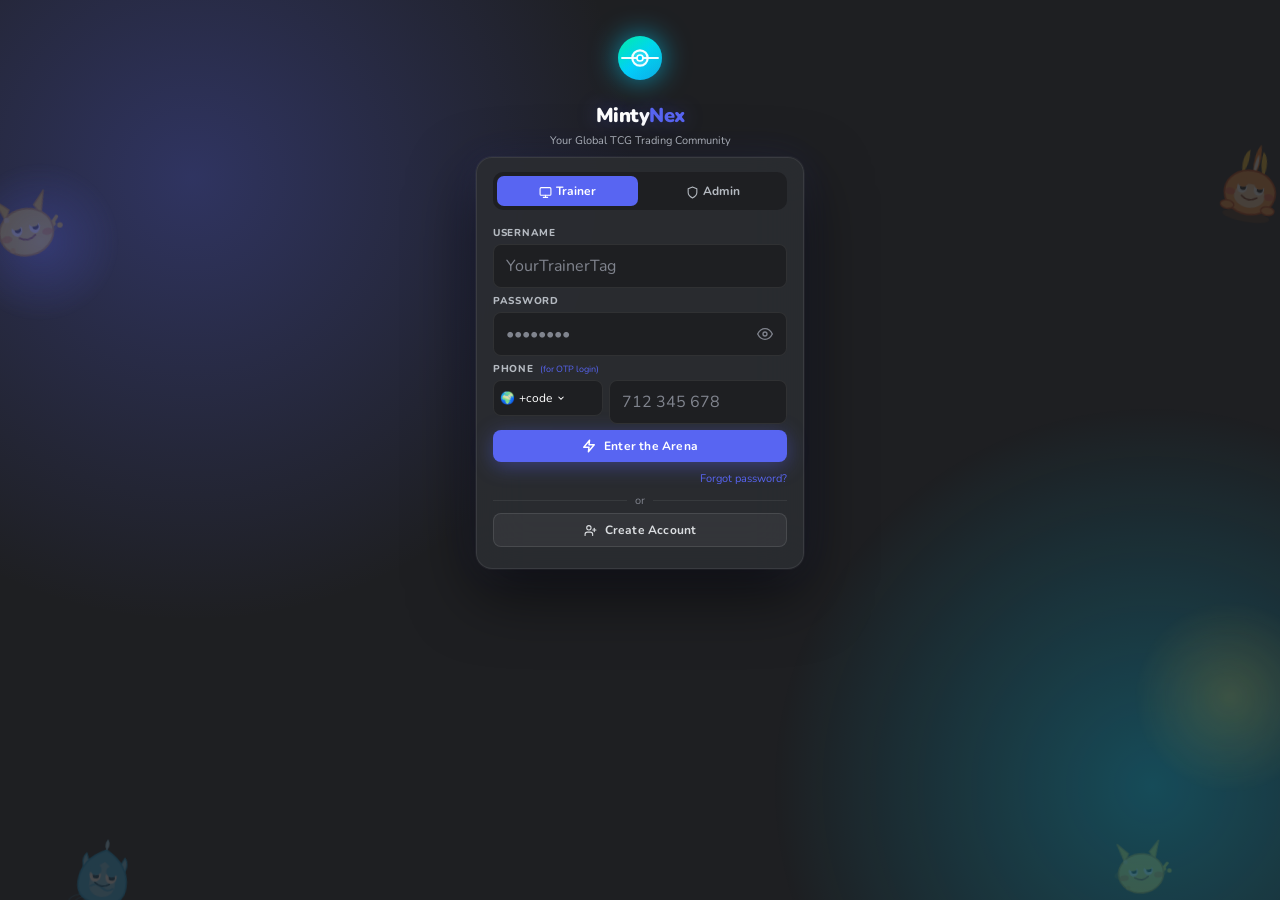
==== commit 10abc21c: "fix otp login, dial flags, banner, binder add card, feed layout" ====
--- a/app.html
+++ b/app.html
@@ -362,6 +362,19 @@
   .lfoot { font-size: 11px !important; margin-top: 4px !important; }
   .otp-row { padding: 9px !important; margin-bottom: 7px !important; }
 }
+
+/* ── Binder slot card actions (app-binder.js) ── */
+.binder-slot .card-actions { opacity: 0; transition: opacity .15s; }
+.binder-slot:hover .card-actions { opacity: 1; }
+/* ── Message reaction pills ── */
+.msg-reactions { display:flex; flex-wrap:wrap; gap:4px; margin-top:4px; }
+.msg-reaction-pill { background:rgba(255,255,255,.08); border:1px solid rgba(255,255,255,.1); border-radius:20px; padding:2px 7px; font-size:13px; cursor:pointer; display:inline-flex; align-items:center; gap:3px; }
+.msg-reaction-pill:hover { background:rgba(88,101,242,.2); }
+/* ── Trade type buttons ── */
+.trade-type-btn { background:rgba(255,255,255,.06); border:1px solid rgba(255,255,255,.1); border-radius:6px; padding:5px 12px; font-size:11px; color:#b5bac1; cursor:pointer; transition:all .15s; }
+.trade-type-btn.active, .trade-type-btn:hover { background:rgba(88,101,242,.2); color:#fff; border-color:#5865f2; }
+/* ── Admin user filter btn ── */
+.adm-user-filter-btn.active { background:#5865f2 !important; color:#fff !important; border-color:#5865f2 !important; }
 </style>
 </head>
 <body>
@@ -474,7 +487,7 @@
             <input class="fi fi-phone" id="tPhone" type="tel" placeholder="712 345 678"/>
           </div>
         </div>
-        <button class="lbtn acc lbtn-pulse" onclick="doSendOTP('login')" style="display:flex;align-items:center;justify-content:center;gap:8px"><svg width="14" height="14" viewBox="0 0 24 24" fill="none" stroke="currentColor" stroke-width="2.5" stroke-linecap="round" stroke-linejoin="round"><path d="M13 2L3 14h9l-1 8 10-12h-9l1-8z"/></svg> Enter the Arena</button>
+        <button class="lbtn acc lbtn-pulse" onclick="handleLoginBtn()" style="display:flex;align-items:center;justify-content:center;gap:8px"><svg width="14" height="14" viewBox="0 0 24 24" fill="none" stroke="currentColor" stroke-width="2.5" stroke-linecap="round" stroke-linejoin="round"><path d="M13 2L3 14h9l-1 8 10-12h-9l1-8z"/></svg> Enter the Arena</button>
         <div id="otpRowLogin" class="otp-row" style="display:none">
           <label class="fl">Enter OTP sent to your phone</label>
           <div class="otp-inputs">
@@ -485,7 +498,6 @@
         <div style="text-align:right;margin-bottom:6px"><a onclick="showForgotPassword()" style="font-size:11px;color:#5865f2;cursor:pointer;text-decoration:none">Forgot password?</a></div>
         <div class="ldiv">or</div>
         <button class="lbtn lbtn-ghost" onclick="showRegister()" style="display:flex;align-items:center;justify-content:center;gap:8px"><svg width="13" height="13" viewBox="0 0 24 24" fill="none" stroke="currentColor" stroke-width="2" stroke-linecap="round" stroke-linejoin="round"><path d="M16 21v-2a4 4 0 0 0-4-4H6a4 4 0 0 0-4 4v2"/><circle cx="9" cy="7" r="4"/><line x1="19" y1="8" x2="19" y2="14"/><line x1="22" y1="11" x2="16" y2="11"/></svg> Create Account</button>
-        <div class="lfoot">No account? <a onclick="showRegister()">Sign up free</a></div>
       </div>
       <div id="registerForm" style="display:none">
         <div class="fg"><label class="fl">Username</label><input class="fi fi-glow" id="rUser" placeholder="YourTrainerTag"/></div>
@@ -510,8 +522,7 @@
           <select class="fi fi-glow" id="rCountry"><option value="">Select country</option></select>
         </div>
         <div class="fg"><label class="fl">Password</label><div style="position:relative"><input class="fi fi-glow" id="rPass" type="password" placeholder="Min 8 chars" style="padding-right:40px"/><button type="button" onclick="togglePwVis('rPass',this)" style="position:absolute;right:10px;top:50%;transform:translateY(-50%);background:none;border:none;color:#80848e;cursor:pointer;padding:4px;display:flex;align-items:center" aria-label="Show password"><svg id="eyeIcon_rPass" width="16" height="16" viewBox="0 0 24 24" fill="none" stroke="currentColor" stroke-width="2" stroke-linecap="round" stroke-linejoin="round"><path d="M1 12s4-8 11-8 11 8 11 8-4 8-11 8-11-8-11-8z"/><circle cx="12" cy="12" r="3"/></svg></button></div></div>
-        <button class="lbtn acc lbtn-pulse" onclick="doRegister()" style="display:flex;align-items:center;justify-content:center;gap:8px"><svg width="14" height="14" viewBox="0 0 24 24" fill="none" stroke="currentColor" stroke-width="2.5" stroke-linecap="round" stroke-linejoin="round"><path d="M13 2L3 14h9l-1 8 10-12h-9l1-8z"/></svg> Join MintyNex</button>
-        <button class="lbtn lbtn-otp" onclick="doSendOTP('register')" style="display:flex;align-items:center;justify-content:center;gap:8px"><svg width="13" height="13" viewBox="0 0 24 24" fill="none" stroke="currentColor" stroke-width="2" stroke-linecap="round" stroke-linejoin="round"><rect x="5" y="2" width="14" height="20" rx="2" ry="2"/><line x1="12" y1="18" x2="12.01" y2="18"/></svg> Verify Phone with OTP</button>
+        <button class="lbtn acc lbtn-pulse" onclick="doRegister()" style="display:flex;align-items:center;justify-content:center;gap:8px"><svg width="14" height="14" viewBox="0 0 24 24" fill="none" stroke="currentColor" stroke-width="2.5" stroke-linecap="round" stroke-linejoin="round"><path d="M13 2L3 14h9l-1 8 10-12h-9l1-8z"/></svg> Enter the Arena</button>
         <div id="otpRowRegister" class="otp-row" style="display:none">
           <label class="fl">Enter OTP sent to your phone</label>
           <div class="otp-inputs">
@@ -618,27 +629,26 @@
     <!-- ══ OVERVIEW ══ -->
     <div class="adm-sec on" id="as-overview">
       <div class="g4" style="margin-bottom:12px">
-        <div class="stat-b"><div class="stat-v">8,420</div><div class="stat-l">Users</div></div>
-        <div class="stat-b"><div class="stat-v">3,412</div><div class="stat-l">Listings</div></div>
-        <div class="stat-b"><div class="stat-v">1,247</div><div class="stat-l">Trades</div></div>
-        <div class="stat-b"><div class="stat-v" style="color:#23a55a">$16.2K</div><div class="stat-l">Volume</div></div>
+        <div class="stat-b"><div class="stat-v">—</div><div class="stat-l">Users</div></div>
+        <div class="stat-b"><div class="stat-v">—</div><div class="stat-l">Listings</div></div>
+        <div class="stat-b"><div class="stat-v">—</div><div class="stat-l">Trades</div></div>
+        <div class="stat-b"><div class="stat-v" style="color:#23a55a">—</div><div class="stat-l">Volume</div></div>
       </div>
       <div class="card" style="margin-bottom:10px">
         <div style="font-weight:800;font-size:13px;margin-bottom:10px;display:flex;align-items:center;gap:6px">
           <svg width="13" height="13" viewBox="0 0 24 24" fill="none" stroke="#f59e0b" stroke-width="2.5" stroke-linecap="round" stroke-linejoin="round"><path d="M13 2L3 14h9l-1 8 10-12h-9l1-8z"/></svg> Live Activity
         </div>
-        <div class="lrow" style="padding:8px 0;border-bottom:1px solid rgba(255,255,255,.04)"><div style="width:7px;height:7px;border-radius:50%;background:#23a55a;flex-shrink:0"></div><span style="font-size:12px;flex:1;margin-left:8px">New trade: TrainerAsh_KE ↔ ShinySister_TZ</span><span class="bdg bdg-g">Now</span></div>
-        <div class="lrow" style="padding:8px 0;border-bottom:1px solid rgba(255,255,255,.04)"><div style="width:7px;height:7px;border-radius:50%;background:#5865f2;flex-shrink:0"></div><span style="font-size:12px;flex:1;margin-left:8px">New signup: CardBoss_GH</span><span class="bdg bdg-b">2m</span></div>
-        <div class="lrow" style="padding:8px 0;border-bottom:1px solid rgba(255,255,255,.04)"><div style="width:7px;height:7px;border-radius:50%;background:#f59e0b;flex-shrink:0"></div><span style="font-size:12px;flex:1;margin-left:8px">Verify request: PokeKing_NG</span><span class="bdg bdg-v">5m</span></div>
-        <div class="lrow" style="padding:8px 0"><div style="width:7px;height:7px;border-radius:50%;background:#ed4245;flex-shrink:0"></div><span style="font-size:12px;flex:1;margin-left:8px">Dispute opened: #DSP-0014</span><span class="bdg bdg-r">8m</span></div>
+        <div id="adm-activity-list">
+          <div style="text-align:center;padding:20px;color:#80848e;font-size:12px">Loading activity…</div>
+        </div>
       </div>
       <div class="g2" style="margin-bottom:10px">
         <div class="card" style="text-align:center;padding:14px 10px">
-          <div style="font-size:22px;font-weight:900;color:#23a55a">94%</div>
+          <div id="adm-success-rate" style="font-size:22px;font-weight:900;color:#23a55a">—</div>
           <div style="font-size:11px;color:#80848e;margin-top:2px">Trade Success Rate</div>
         </div>
         <div class="card" style="text-align:center;padding:14px 10px">
-          <div style="font-size:22px;font-weight:900;color:#5865f2">847</div>
+          <div id="adm-online-now" style="font-size:22px;font-weight:900;color:#5865f2">—</div>
           <div style="font-size:11px;color:#80848e;margin-top:2px">Online Now</div>
         </div>
       </div>
@@ -650,67 +660,22 @@
         <div style="font-weight:800;font-size:14px;color:#fff;display:flex;align-items:center;gap:6px">
           <svg width="14" height="14" viewBox="0 0 24 24" fill="none" stroke="#5865f2" stroke-width="2" stroke-linecap="round" stroke-linejoin="round"><path d="M17 21v-2a4 4 0 0 0-4-4H5a4 4 0 0 0-4 4v2"/><circle cx="9" cy="7" r="4"/><path d="M23 21v-2a4 4 0 0 0-3-3.87"/><path d="M16 3.13a4 4 0 0 1 0 7.75"/></svg> User Management
         </div>
-        <div style="font-size:11px;color:#80848e">8,420 total</div>
+        <div id="adm-users-total" style="font-size:11px;color:#80848e">Loading…</div>
       </div>
       <div style="display:flex;gap:6px;margin-bottom:10px;flex-wrap:wrap">
-        <button class="trade-type-btn active" onclick="this.parentNode.querySelectorAll('button').forEach(b=>b.classList.remove('active'));this.classList.add('active')">All</button>
-        <button class="trade-type-btn" onclick="this.parentNode.querySelectorAll('button').forEach(b=>b.classList.remove('active'));this.classList.add('active')">Verified</button>
-        <button class="trade-type-btn" onclick="this.parentNode.querySelectorAll('button').forEach(b=>b.classList.remove('active'));this.classList.add('active')">Sanctioned</button>
-        <button class="trade-type-btn" onclick="this.parentNode.querySelectorAll('button').forEach(b=>b.classList.remove('active'));this.classList.add('active')">Premium</button>
+        <button class="trade-type-btn adm-user-filter-btn active" data-filter="all">All</button>
+        <button class="trade-type-btn adm-user-filter-btn" data-filter="verified">Verified</button>
+        <button class="trade-type-btn adm-user-filter-btn" data-filter="banned">Banned</button>
+        <button class="trade-type-btn adm-user-filter-btn" data-filter="premium">Premium</button>
       </div>
       <div style="margin-bottom:8px;display:flex;align-items:center;gap:8px;background:#1e1f22;border:1px solid rgba(255,255,255,.07);border-radius:8px;padding:8px 12px">
         <svg width="13" height="13" viewBox="0 0 24 24" fill="none" stroke="#80848e" stroke-width="2" stroke-linecap="round" stroke-linejoin="round"><circle cx="11" cy="11" r="8"/><line x1="21" y1="21" x2="16.65" y2="16.65"/></svg>
-        <input style="background:none;border:none;color:#fff;font-size:12px;flex:1;outline:none;font-family:inherit" placeholder="Search users..."/>
-      </div>
-      <div class="card csm" style="margin-bottom:7px">
-        <div style="display:flex;align-items:center;gap:10px;flex-wrap:wrap">
-          <div style="width:36px;height:36px;border-radius:50%;background:linear-gradient(135deg,#5865f2,#7c3aed);display:flex;align-items:center;justify-content:center;flex-shrink:0">
-            <svg width="16" height="16" viewBox="0 0 24 24" fill="none" stroke="white" stroke-width="2" stroke-linecap="round" stroke-linejoin="round"><path d="M20 21v-2a4 4 0 0 0-4-4H8a4 4 0 0 0-4 4v2"/><circle cx="12" cy="7" r="4"/></svg>
-          </div>
-          <div style="flex:1;min-width:100px">
-            <div style="font-weight:700;font-size:12px;color:#fff">TrainerAsh_KE</div>
-            <div style="font-size:10px;color:#80848e">Global · Elite · 142 cards · 38 trades</div>
-          </div>
-          <span class="bdg bdg-grn" style="font-size:9px">Verified</span>
-          <div style="display:flex;gap:4px">
-            <button class="btn bgh bxs" style="font-size:10px;padding:4px 8px" onclick="showToast('Viewing profile...','')">View</button>
-            <button class="btn brd bxs" style="font-size:10px;padding:4px 8px" data-action="applysanction">Ban</button>
-          </div>
-        </div>
-      </div>
-      <div class="card csm" style="margin-bottom:7px">
-        <div style="display:flex;align-items:center;gap:10px;flex-wrap:wrap">
-          <div style="width:36px;height:36px;border-radius:50%;background:linear-gradient(135deg,#082f49,#0284c7);display:flex;align-items:center;justify-content:center;flex-shrink:0">
-            <svg width="16" height="16" viewBox="0 0 24 24" fill="none" stroke="white" stroke-width="2" stroke-linecap="round" stroke-linejoin="round"><path d="M20 21v-2a4 4 0 0 0-4-4H8a4 4 0 0 0-4 4v2"/><circle cx="12" cy="7" r="4"/></svg>
-          </div>
-          <div style="flex:1;min-width:100px">
-            <div style="font-weight:700;font-size:12px;color:#fff">ShinySister_TZ</div>
-            <div style="font-size:10px;color:#80848e">Global · Trainer · 89 cards · 12 trades</div>
-          </div>
-          <span class="bdg bdg-grn" style="font-size:9px">Verified</span>
-          <div style="display:flex;gap:4px">
-            <button class="btn bgh bxs" style="font-size:10px;padding:4px 8px" onclick="showToast('Viewing profile...','')">View</button>
-            <button class="btn brd bxs" style="font-size:10px;padding:4px 8px" data-action="applysanction">Ban</button>
-          </div>
-        </div>
-      </div>
-      <div class="card csm" style="margin-bottom:7px">
-        <div style="display:flex;align-items:center;gap:10px;flex-wrap:wrap">
-          <div style="width:36px;height:36px;border-radius:50%;background:linear-gradient(135deg,#1e1b4b,#4338ca);display:flex;align-items:center;justify-content:center;flex-shrink:0">
-            <svg width="16" height="16" viewBox="0 0 24 24" fill="none" stroke="white" stroke-width="2" stroke-linecap="round" stroke-linejoin="round"><path d="M20 21v-2a4 4 0 0 0-4-4H8a4 4 0 0 0-4 4v2"/><circle cx="12" cy="7" r="4"/></svg>
-          </div>
-          <div style="flex:1;min-width:100px">
-            <div style="font-weight:700;font-size:12px;color:#fff">PokeKing_NG</div>
-            <div style="font-size:10px;color:#80848e">Global · Master · 210 cards · 51 trades</div>
-          </div>
-          <span class="bdg" style="background:rgba(245,158,11,.15);color:#f59e0b;font-size:9px">Pending</span>
-          <div style="display:flex;gap:4px">
-            <button class="btn bgrn bxs" style="font-size:10px;padding:4px 8px" data-action="approve">Verify</button>
-            <button class="btn brd bxs" style="font-size:10px;padding:4px 8px" data-action="applysanction">Ban</button>
-          </div>
-        </div>
-      </div>
-      <button class="btn bgh bfw" style="font-size:11px;margin-top:6px;display:flex;align-items:center;justify-content:center;gap:5px" onclick="showToast('Loading more users...','')">
+        <input id="adm-user-search-input" style="background:none;border:none;color:#fff;font-size:12px;flex:1;outline:none;font-family:inherit" placeholder="Search users by name, email…"/>
+      </div>
+      <div id="adm-users-list">
+        <div style="text-align:center;padding:30px;color:#80848e">Loading users…</div>
+      </div>
+      <button id="adm-users-loadmore" class="btn bgh bfw" style="font-size:11px;margin-top:6px;display:none;align-items:center;justify-content:center;gap:5px" onclick="admLoadMoreUsers()">
         <svg width="12" height="12" viewBox="0 0 24 24" fill="none" stroke="currentColor" stroke-width="2.5" stroke-linecap="round" stroke-linejoin="round"><polyline points="6 9 12 15 18 9"/></svg>
         Load More
       </button>
@@ -723,43 +688,25 @@
         Trade Monitoring
       </div>
       <div class="g4" style="margin-bottom:12px">
-        <div class="stat-b"><div class="stat-v" style="color:#23a55a">1,190</div><div class="stat-l">Completed</div></div>
-        <div class="stat-b"><div class="stat-v" style="color:#5865f2">57</div><div class="stat-l">Active</div></div>
-        <div class="stat-b"><div class="stat-v" style="color:#f59e0b">12</div><div class="stat-l">Pending</div></div>
-        <div class="stat-b"><div class="stat-v" style="color:#ed4245">3</div><div class="stat-l">Disputed</div></div>
-      </div>
-      <div class="card csm" style="margin-bottom:7px;border-left:3px solid #23a55a">
-        <div style="display:flex;align-items:center;justify-content:space-between;margin-bottom:4px">
-          <span style="font-size:11px;font-weight:800;color:#f59e0b">#TXN-4821</span>
-          <span class="bdg bdg-grn" style="font-size:9px">Completed</span>
-        </div>
-        <div style="font-size:12px;color:#dbdee1;margin-bottom:6px">TrainerAsh_KE ↔ ShinySister_TZ · Charizard VMAX for Irida SAR</div>
-        <div style="display:flex;gap:5px">
-          <button class="btn bgh bxs" style="font-size:10px;padding:4px 8px" onclick="showToast('Trade details coming soon','')">Details</button>
-          <button class="btn bgh bxs" style="font-size:10px;padding:4px 8px" data-pg="messages">Message</button>
-        </div>
-      </div>
-      <div class="card csm" style="margin-bottom:7px;border-left:3px solid #5865f2">
-        <div style="display:flex;align-items:center;justify-content:space-between;margin-bottom:4px">
-          <span style="font-size:11px;font-weight:800;color:#f59e0b">#TXN-4820</span>
-          <span class="bdg bdg-b" style="font-size:9px">Active</span>
-        </div>
-        <div style="font-size:12px;color:#dbdee1;margin-bottom:6px">PokeKing_NG ↔ CardQueenZA · Rayquaza VMAX + $38</div>
-        <div style="display:flex;gap:5px">
-          <button class="btn bgh bxs" style="font-size:10px;padding:4px 8px" onclick="showToast('Trade details coming soon','')">Details</button>
-          <button class="btn brd bxs" style="font-size:10px;padding:4px 8px" data-action="flagtrade">Flag</button>
-        </div>
-      </div>
-      <div class="card csm" style="margin-bottom:7px;border-left:3px solid #ed4245">
-        <div style="display:flex;align-items:center;justify-content:space-between;margin-bottom:4px">
-          <span style="font-size:11px;font-weight:800;color:#f59e0b">#TXN-4819</span>
-          <span class="bdg bdg-r" style="font-size:9px">Disputed</span>
-        </div>
-        <div style="font-size:12px;color:#dbdee1;margin-bottom:6px">TrainerAsh_KE ↔ GhostPuller_GH · Rayquaza VMAX PSA 9</div>
-        <div style="display:flex;gap:5px">
-          <button class="btn brd bxs" style="font-size:10px;padding:4px 8px" onclick="admShowSec('disputes')">View Dispute</button>
-        </div>
-      </div>
+        <div class="stat-b"><div class="stat-v" style="color:#23a55a">—</div><div class="stat-l">Completed</div></div>
+        <div class="stat-b"><div class="stat-v" style="color:#5865f2">—</div><div class="stat-l">Active</div></div>
+        <div class="stat-b"><div class="stat-v" style="color:#f59e0b">—</div><div class="stat-l">Pending</div></div>
+        <div class="stat-b"><div class="stat-v" style="color:#ed4245">—</div><div class="stat-l">Disputed</div></div>
+      </div>
+      <div style="display:flex;gap:6px;margin-bottom:10px;flex-wrap:wrap">
+        <button class="trade-type-btn adm-trade-filter-btn active" data-filter="all">All</button>
+        <button class="trade-type-btn adm-trade-filter-btn" data-filter="active">Active</button>
+        <button class="trade-type-btn adm-trade-filter-btn" data-filter="pending">Pending</button>
+        <button class="trade-type-btn adm-trade-filter-btn" data-filter="disputed">Disputed</button>
+        <button class="trade-type-btn adm-trade-filter-btn" data-filter="completed">Completed</button>
+      </div>
+      <div id="adm-trades-list">
+        <div style="text-align:center;padding:30px;color:#80848e">Loading trades…</div>
+      </div>
+      <button id="adm-trades-loadmore" class="btn bgh bfw" style="font-size:11px;margin-top:6px;display:none;align-items:center;justify-content:center;gap:5px" onclick="admLoadMoreTrades()">
+        <svg width="12" height="12" viewBox="0 0 24 24" fill="none" stroke="currentColor" stroke-width="2.5" stroke-linecap="round" stroke-linejoin="round"><polyline points="6 9 12 15 18 9"/></svg>
+        Load More
+      </button>
     </div>
 
     <!-- ══ DISPUTES ══ -->
@@ -778,150 +725,29 @@
       </div>
       <!-- Stats row -->
       <div class="g4" style="margin-bottom:14px">
-        <div class="stat-b" style="cursor:pointer" onclick="filterDisputes('open')"><div class="stat-v" style="color:#ed4245">3</div><div class="stat-l">Open</div></div>
-        <div class="stat-b" style="cursor:pointer" onclick="filterDisputes('review')"><div class="stat-v" style="color:#f59e0b">5</div><div class="stat-l">In Review</div></div>
-        <div class="stat-b" style="cursor:pointer" onclick="filterDisputes('resolved')"><div class="stat-v" style="color:#23a55a">41</div><div class="stat-l">Resolved</div></div>
-        <div class="stat-b"><div class="stat-v" style="color:#7289da">2</div><div class="stat-l">Escalated</div></div>
-      </div>
-
-      <!-- Dispute #1 — Open -->
-      <div class="dsp-card card" data-status="open" style="margin-bottom:10px;border-left:3px solid #ed4245">
-        <div style="display:flex;align-items:flex-start;justify-content:space-between;margin-bottom:10px">
-          <div>
-            <div style="font-size:12px;font-weight:800;color:#f59e0b">#DSP-0014</div>
-            <div style="font-size:10px;color:#80848e;margin-top:2px">Opened 1h ago · Trade #TXN-4819 · <span style="color:#ed4245">High Priority</span></div>
-          </div>
-          <span class="bdg bdg-r" style="font-size:9px">Open</span>
-        </div>
-        <!-- Parties -->
-        <div style="display:grid;grid-template-columns:1fr 28px 1fr;gap:8px;align-items:center;margin-bottom:10px">
-          <div style="background:#2b2d31;border-radius:8px;padding:10px;text-align:center">
-            <div style="width:32px;height:32px;border-radius:50%;background:linear-gradient(135deg,#1e1b4b,#4338ca);display:flex;align-items:center;justify-content:center;margin:0 auto 4px">
-              <svg width="14" height="14" viewBox="0 0 24 24" fill="none" stroke="white" stroke-width="2"><path d="M20 21v-2a4 4 0 0 0-4-4H8a4 4 0 0 0-4 4v2"/><circle cx="12" cy="7" r="4"/></svg>
-            </div>
-            <div style="font-size:11px;font-weight:700;color:#fff">TrainerAsh_KE</div>
-            <div style="font-size:9px;color:#5865f2;margin-top:2px">Claimant</div>
-          </div>
-          <div style="text-align:center;font-size:16px;color:#80848e">⚖️</div>
-          <div style="background:#2b2d31;border-radius:8px;padding:10px;text-align:center">
-            <div style="width:32px;height:32px;border-radius:50%;background:linear-gradient(135deg,#7f1d1d,#c2410c);display:flex;align-items:center;justify-content:center;margin:0 auto 4px">
-              <svg width="14" height="14" viewBox="0 0 24 24" fill="none" stroke="white" stroke-width="2"><path d="M20 21v-2a4 4 0 0 0-4-4H8a4 4 0 0 0-4 4v2"/><circle cx="12" cy="7" r="4"/></svg>
-            </div>
-            <div style="font-size:11px;font-weight:700;color:#fff">GhostPuller_GH</div>
-            <div style="font-size:9px;color:#ed4245;margin-top:2px">Respondent</div>
-          </div>
-        </div>
-        <!-- Issue -->
-        <div style="background:#2b2d31;border-radius:8px;padding:10px;margin-bottom:10px">
-          <div style="font-size:10px;color:#f59e0b;font-weight:700;margin-bottom:4px">⚠ Issue Reported</div>
-          <div style="font-size:12px;color:#dbdee1;line-height:1.5">Card received was not as described. Rayquaza VMAX listed as PSA 9 but appears raw/ungraded.</div>
-        </div>
-        <!-- Evidence -->
-        <div style="background:#2b2d31;border-radius:8px;padding:10px;margin-bottom:10px">
-          <div style="font-size:10px;color:#80848e;font-weight:700;margin-bottom:6px">EVIDENCE</div>
-          <div style="display:flex;gap:6px;flex-wrap:wrap">
-            <span style="background:#383a40;border-radius:4px;padding:3px 8px;font-size:10px;color:#dbdee1">📷 photo_001.jpg</span>
-            <span style="background:#383a40;border-radius:4px;padding:3px 8px;font-size:10px;color:#dbdee1">📷 photo_002.jpg</span>
-            <span style="background:#383a40;border-radius:4px;padding:3px 8px;font-size:10px;color:#dbdee1">📄 receipt.pdf</span>
-          </div>
-        </div>
-        <!-- Timeline -->
-        <div style="background:#2b2d31;border-radius:8px;padding:10px;margin-bottom:10px">
-          <div style="font-size:10px;color:#80848e;font-weight:700;margin-bottom:6px">TIMELINE</div>
-          <div style="display:flex;flex-direction:column;gap:4px">
-            <div style="display:flex;gap:8px;align-items:center"><div style="width:6px;height:6px;border-radius:50%;background:#23a55a;flex-shrink:0"></div><span style="font-size:10px;color:#80848e">2h ago</span><span style="font-size:11px;color:#dbdee1">Trade completed</span></div>
-            <div style="display:flex;gap:8px;align-items:center"><div style="width:6px;height:6px;border-radius:50%;background:#f59e0b;flex-shrink:0"></div><span style="font-size:10px;color:#80848e">1h ago</span><span style="font-size:11px;color:#dbdee1">Dispute filed by TrainerAsh_KE</span></div>
-            <div style="display:flex;gap:8px;align-items:center"><div style="width:6px;height:6px;border-radius:50%;background:#5865f2;flex-shrink:0"></div><span style="font-size:10px;color:#80848e">45m ago</span><span style="font-size:11px;color:#dbdee1">Admin notified</span></div>
-          </div>
-        </div>
-        <!-- Admin Notes -->
-        <div style="margin-bottom:10px">
-          <div style="font-size:10px;color:#80848e;font-weight:700;margin-bottom:4px">ADMIN NOTES</div>
-          <textarea class="fi" placeholder="Add internal notes about this dispute..." style="height:60px;font-size:12px;resize:none;width:100%;box-sizing:border-box"></textarea>
-        </div>
-        <!-- Actions -->
-        <div style="display:flex;gap:6px;flex-wrap:wrap">
-          <button class="btn bgrn bxs" style="font-size:11px" onclick="resolveDispute('DSP-0014','buyer')">
-            <svg width="11" height="11" viewBox="0 0 24 24" fill="none" stroke="currentColor" stroke-width="2.5" stroke-linecap="round" stroke-linejoin="round" style="display:inline;vertical-align:middle;margin-right:3px"><polyline points="20 6 9 17 4 12"/></svg>Buyer Wins
-          </button>
-          <button class="btn" style="font-size:11px;background:rgba(88,101,242,.2);border:1px solid #5865f2;color:#5865f2" onclick="resolveDispute('DSP-0014','seller')">
-            <svg width="11" height="11" viewBox="0 0 24 24" fill="none" stroke="currentColor" stroke-width="2.5" stroke-linecap="round" stroke-linejoin="round" style="display:inline;vertical-align:middle;margin-right:3px"><polyline points="20 6 9 17 4 12"/></svg>Seller Wins
-          </button>
-          <button class="btn brd bxs" style="font-size:11px" onclick="escalateDispute('DSP-0014')">
-            <svg width="11" height="11" viewBox="0 0 24 24" fill="none" stroke="currentColor" stroke-width="2.5" stroke-linecap="round" stroke-linejoin="round" style="display:inline;vertical-align:middle;margin-right:3px"><polyline points="12 19 12 5"/><polyline points="5 12 12 5 19 12"/></svg>Escalate
-          </button>
-          <button class="btn bgh bxs" style="font-size:11px" data-pg="messages">
-            <svg width="11" height="11" viewBox="0 0 24 24" fill="none" stroke="currentColor" stroke-width="2" stroke-linecap="round" stroke-linejoin="round" style="display:inline;vertical-align:middle;margin-right:3px"><path d="M21 15a2 2 0 0 1-2 2H7l-4 4V5a2 2 0 0 1 2-2h14a2 2 0 0 1 2 2z"/></svg>Mediate Chat
-          </button>
-          <button class="btn bgh bxs" style="font-size:11px" onclick="refundDispute('DSP-0014')">
-            💰 Refund
-          </button>
-        </div>
-      </div>
-
-      <!-- Dispute #2 — In Review -->
-      <div class="dsp-card card" data-status="review" style="margin-bottom:10px;border-left:3px solid #f59e0b">
-        <div style="display:flex;align-items:flex-start;justify-content:space-between;margin-bottom:10px">
-          <div>
-            <div style="font-size:12px;font-weight:800;color:#f59e0b">#DSP-0013</div>
-            <div style="font-size:10px;color:#80848e;margin-top:2px">Opened 4h ago · Trade #TXN-4801 · <span style="color:#f59e0b">Medium Priority</span></div>
-          </div>
-          <span class="bdg" style="background:rgba(245,158,11,.15);color:#f59e0b;font-size:9px">In Review</span>
-        </div>
-        <div style="background:#2b2d31;border-radius:8px;padding:10px;margin-bottom:10px">
-          <div style="font-size:10px;color:#f59e0b;font-weight:700;margin-bottom:4px">⚠ Issue Reported</div>
-          <div style="font-size:12px;color:#dbdee1;line-height:1.5">Item never received. Seller claims shipped but no tracking provided.</div>
-        </div>
-        <div style="display:flex;gap:6px;flex-wrap:wrap">
-          <button class="btn bgrn bxs" style="font-size:11px" onclick="resolveDispute('DSP-0013','buyer')">Buyer Wins</button>
-          <button class="btn bgh bxs" style="font-size:11px" onclick="resolveDispute('DSP-0013','seller')">Seller Wins</button>
-          <button class="btn brd bxs" style="font-size:11px" onclick="escalateDispute('DSP-0013')">Escalate</button>
-        </div>
-      </div>
-
-      <!-- Resolved example -->
-      <div class="dsp-card card" data-status="resolved" style="margin-bottom:10px;border-left:3px solid #23a55a;opacity:0.7">
-        <div style="display:flex;align-items:center;justify-content:space-between">
-          <div>
-            <div style="font-size:12px;font-weight:800;color:#23a55a">#DSP-0012 <span style="font-weight:400;color:#80848e;font-size:10px">— Resolved in favor of buyer</span></div>
-            <div style="font-size:10px;color:#80848e;margin-top:2px">Closed 2d ago · Trade #TXN-4790</div>
-          </div>
-          <span class="bdg" style="background:rgba(35,165,90,.15);color:#23a55a;font-size:9px">✓ Resolved</span>
-        </div>
-      </div>
+        <div class="stat-b" style="cursor:pointer" onclick="filterDisputes('open')"><div class="stat-v" style="color:#ed4245">—</div><div class="stat-l">Open</div></div>
+        <div class="stat-b" style="cursor:pointer" onclick="filterDisputes('review')"><div class="stat-v" style="color:#f59e0b">—</div><div class="stat-l">In Review</div></div>
+        <div class="stat-b" style="cursor:pointer" onclick="filterDisputes('resolved')"><div class="stat-v" style="color:#23a55a">—</div><div class="stat-l">Resolved</div></div>
+        <div class="stat-b"><div class="stat-v" style="color:#7289da">—</div><div class="stat-l">Escalated</div></div>
+      </div>
+      <div id="adm-disputes-list">
+        <div style="text-align:center;padding:30px;color:#80848e">Loading disputes…</div>
+      </div>
+      <button id="adm-disputes-loadmore" class="btn bgh bfw" style="font-size:11px;margin-top:6px;display:none;align-items:center;justify-content:center;gap:5px" onclick="admLoadMoreDisputes()">
+        <svg width="12" height="12" viewBox="0 0 24 24" fill="none" stroke="currentColor" stroke-width="2.5" stroke-linecap="round" stroke-linejoin="round"><polyline points="6 9 12 15 18 9"/></svg>
+        Load More
+      </button>
     </div>
 
     <!-- ══ REPORTS ══ -->
-
     <div class="adm-sec" id="as-reports">
       <div style="font-weight:800;font-size:14px;margin-bottom:12px;color:#fff;display:flex;align-items:center;gap:6px">
         <svg width="14" height="14" viewBox="0 0 24 24" fill="none" stroke="#f59e0b" stroke-width="2" stroke-linecap="round" stroke-linejoin="round"><path d="M4 15s1-1 4-1 5 2 8 2 4-1 4-1V3s-1 1-4 1-5-2-8-2-4 1-4 1z"/><line x1="4" y1="22" x2="4" y2="15"/></svg>
         Content Reports
-        <span class="bdg bdg-r" style="font-size:10px">2 pending</span>
-      </div>
-      <div class="card csm" style="margin-bottom:8px">
-        <div style="display:flex;align-items:center;justify-content:space-between;margin-bottom:6px">
-          <div style="font-size:12px;font-weight:700;color:#fff">Suspicious listing · Charizard VMAX</div>
-          <span class="bdg bdg-r" style="font-size:9px">Listing</span>
-        </div>
-        <div style="font-size:11px;color:#80848e;margin-bottom:8px">Reported by MintFresh_KE · Price mismatch vs market rate</div>
-        <div style="display:flex;gap:6px">
-          <button class="btn bgrn bxs" style="font-size:10px" data-action="keeppost">Keep</button>
-          <button class="btn brd bxs" style="font-size:10px" data-action="removepost">Remove</button>
-          <button class="btn bgh bxs" style="font-size:10px" data-action="dismissreport">Dismiss</button>
-        </div>
-      </div>
-      <div class="card csm" style="margin-bottom:8px">
-        <div style="display:flex;align-items:center;justify-content:space-between;margin-bottom:6px">
-          <div style="font-size:12px;font-weight:700;color:#fff">Inappropriate post · CardBoss_GH</div>
-          <span class="bdg bdg-r" style="font-size:9px">Post</span>
-        </div>
-        <div style="font-size:11px;color:#80848e;margin-bottom:8px">Reported by 3 users · Spam content</div>
-        <div style="display:flex;gap:6px">
-          <button class="btn bgrn bxs" style="font-size:10px" data-action="keeppost">Keep</button>
-          <button class="btn brd bxs" style="font-size:10px" data-action="removepost">Remove</button>
-          <button class="btn bgh bxs" style="font-size:10px" data-action="dismissreport">Dismiss</button>
-        </div>
+        <span class="bdg bdg-r" style="font-size:10px">Loading…</span>
+      </div>
+      <div id="adm-reports-list">
+        <div style="text-align:center;padding:30px;color:#80848e">Loading reports…</div>
       </div>
     </div>
 
@@ -930,41 +756,10 @@
       <div style="font-weight:800;font-size:14px;margin-bottom:12px;color:#fff;display:flex;align-items:center;gap:6px">
         <svg width="14" height="14" viewBox="0 0 24 24" fill="none" stroke="#23a55a" stroke-width="2" stroke-linecap="round" stroke-linejoin="round"><path d="M9 12l2 2 4-4m5.618-4.016A11.955 11.955 0 0 1 12 2.944a11.955 11.955 0 0 1-8.618 3.04A12.02 12.02 0 0 0 3 9c0 5.591 3.824 10.29 9 11.622 5.176-1.332 9-6.03 9-11.622 0-1.042-.133-2.052-.382-3.016z"/></svg>
         Verify Queue
-        <span class="bdg" style="background:rgba(35,165,90,.2);color:#23a55a;font-size:10px">3 pending</span>
-      </div>
-      <div class="card csm" style="margin-bottom:8px">
-        <div style="display:flex;align-items:center;gap:10px;flex-wrap:wrap">
-          <div style="width:40px;height:40px;border-radius:50%;background:linear-gradient(135deg,#1e1b4b,#4338ca);display:flex;align-items:center;justify-content:center;flex-shrink:0">
-            <svg width="18" height="18" viewBox="0 0 24 24" fill="none" stroke="white" stroke-width="2" stroke-linecap="round" stroke-linejoin="round"><path d="M20 21v-2a4 4 0 0 0-4-4H8a4 4 0 0 0-4 4v2"/><circle cx="12" cy="7" r="4"/></svg>
-          </div>
-          <div style="flex:1;min-width:80px">
-            <div style="font-weight:700;font-size:13px;color:#fff">PokeKing_NG</div>
-            <div style="font-size:10px;color:#80848e">51 trades · ★4.9 · Global</div>
-            <div style="font-size:10px;color:#80848e">ID submitted · 2h ago</div>
-          </div>
-          <div style="display:flex;gap:5px">
-            <button class="btn bgrn bxs" style="font-size:11px" data-action="approve">Approve</button>
-            <button class="btn brd bxs" style="font-size:11px" data-action="reject">Reject</button>
-            <button class="btn bgh bxs" style="font-size:11px" onclick="showToast('Viewing ID...','')">View ID</button>
-          </div>
-        </div>
-      </div>
-      <div class="card csm" style="margin-bottom:8px">
-        <div style="display:flex;align-items:center;gap:10px;flex-wrap:wrap">
-          <div style="width:40px;height:40px;border-radius:50%;background:linear-gradient(135deg,#16a34a,#15803d);display:flex;align-items:center;justify-content:center;flex-shrink:0">
-            <svg width="18" height="18" viewBox="0 0 24 24" fill="none" stroke="white" stroke-width="2" stroke-linecap="round" stroke-linejoin="round"><path d="M20 21v-2a4 4 0 0 0-4-4H8a4 4 0 0 0-4 4v2"/><circle cx="12" cy="7" r="4"/></svg>
-          </div>
-          <div style="flex:1;min-width:80px">
-            <div style="font-weight:700;font-size:13px;color:#fff">CardQueenZA</div>
-            <div style="font-size:10px;color:#80848e">67 trades · ★5.0 · Global</div>
-            <div style="font-size:10px;color:#80848e">ID submitted · 5h ago</div>
-          </div>
-          <div style="display:flex;gap:5px">
-            <button class="btn bgrn bxs" style="font-size:11px" data-action="approve">Approve</button>
-            <button class="btn brd bxs" style="font-size:11px" data-action="reject">Reject</button>
-            <button class="btn bgh bxs" style="font-size:11px" onclick="showToast('Viewing ID...','')">View ID</button>
-          </div>
-        </div>
+        <span class="bdg" style="background:rgba(35,165,90,.2);color:#23a55a;font-size:10px">Loading…</span>
+      </div>
+      <div id="adm-verify-list">
+        <div style="text-align:center;padding:30px;color:#80848e">Loading verify queue…</div>
       </div>
     </div>
 
@@ -976,27 +771,28 @@
       </div>
       <div class="card" style="margin-bottom:10px">
         <div style="font-weight:700;font-size:12px;color:#fff;margin-bottom:10px">Add New Listing</div>
-        <div class="fg"><label class="fl">Card Name</label><input class="fi" placeholder="e.g. Charizard VMAX PSA 10"/></div>
+        <div class="fg"><label class="fl">Card Name</label><input class="fi" id="adm-shop-name" placeholder="e.g. Charizard VMAX PSA 10"/></div>
         <div class="g2">
-          <div class="fg"><label class="fl">Price (USD)</label><input class="fi" type="number" placeholder="308"/></div>
-          <div class="fg"><label class="fl">Grade</label><select class="fi"><option>PSA 10</option><option>PSA 9</option><option>BGS 9.5</option><option>Raw NM</option></select></div>
-        </div>
-        <div class="fg"><label class="fl">Seller</label><input class="fi" placeholder="Trainer username"/></div>
-        <button class="btn bg bfw" style="display:flex;align-items:center;justify-content:center;gap:5px" data-action="publishshop">
+          <div class="fg"><label class="fl">Price (USD)</label><input class="fi" id="adm-shop-price" type="number" placeholder="308"/></div>
+          <div class="fg"><label class="fl">Grade</label>
+            <select class="fi" id="adm-shop-grade">
+              <option>PSA 10</option><option>PSA 9</option><option>BGS 9.5</option><option>Raw NM</option>
+            </select>
+          </div>
+        </div>
+        <div class="fg"><label class="fl">Seller</label><input class="fi" id="adm-shop-seller" placeholder="Trainer username"/></div>
+        <button id="adm-shop-publish-btn" class="btn bg bfw" style="display:flex;align-items:center;justify-content:center;gap:5px" onclick="admPublishListing()">
           <svg width="13" height="13" viewBox="0 0 24 24" fill="none" stroke="currentColor" stroke-width="2.5" stroke-linecap="round" stroke-linejoin="round"><line x1="12" y1="5" x2="12" y2="19"/><line x1="5" y1="12" x2="19" y2="12"/></svg>
           Publish Listing
         </button>
       </div>
-      <div class="card csm" style="margin-bottom:7px;display:flex;align-items:center;justify-content:space-between;gap:8px;flex-wrap:wrap">
-        <div>
-          <div style="font-size:12px;font-weight:700;color:#fff">Charizard VMAX PSA 10</div>
-          <div style="font-size:10px;color:#80848e">$323 · TrainerAsh</div>
-        </div>
-        <div style="display:flex;gap:5px">
-          <button class="btn bgh bxs" style="font-size:10px" onclick="showToast('Editing listing...','')">Edit</button>
-          <button class="btn brd bxs" style="font-size:10px" data-action="removeshop">Remove</button>
-        </div>
-      </div>
+      <div id="adm-shop-list">
+        <div style="text-align:center;padding:20px;color:#80848e">Loading listings…</div>
+      </div>
+      <button id="adm-shop-loadmore" class="btn bgh bfw" style="font-size:11px;margin-top:6px;display:none;align-items:center;justify-content:center;gap:5px" onclick="admLoadMoreShop()">
+        <svg width="12" height="12" viewBox="0 0 24 24" fill="none" stroke="currentColor" stroke-width="2.5" stroke-linecap="round" stroke-linejoin="round"><polyline points="6 9 12 15 18 9"/></svg>
+        Load More
+      </button>
     </div>
 
     <!-- ══ PREMIUM ══ -->
@@ -1007,35 +803,29 @@
       </div>
       <div class="g2" style="margin-bottom:12px">
         <div class="card" style="text-align:center;padding:14px">
-          <div style="font-size:22px;font-weight:900;color:#f59e0b">342</div>
+          <div id="adm-prem-active-count" style="font-size:22px;font-weight:900;color:#f59e0b">—</div>
           <div style="font-size:11px;color:#80848e">Active Subs</div>
         </div>
         <div class="card" style="text-align:center;padding:14px">
-          <div style="font-size:22px;font-weight:900;color:#23a55a">$9.2K</div>
+          <div id="adm-prem-rev" style="font-size:22px;font-weight:900;color:#23a55a">—</div>
           <div style="font-size:11px;color:#80848e">Monthly Rev</div>
         </div>
       </div>
       <div class="card" style="margin-bottom:10px">
         <div style="font-weight:700;font-size:12px;color:#fff;margin-bottom:10px">Pricing Configuration</div>
-        <div class="fg"><label class="fl">Monthly Price (USD)</label><input class="fi" type="number" value="7.99" placeholder="7.99"/></div>
-        <div class="fg"><label class="fl">Annual Price (USD)</label><input class="fi" type="number" value="79.99" placeholder="79.99"/></div>
-        <div class="fg"><label class="fl">Trial Period (days)</label><input class="fi" type="number" value="7" placeholder="7"/></div>
-        <button class="btn bg bfw" style="display:flex;align-items:center;justify-content:center;gap:5px" onclick="showToast('Pricing updated!','grn')">Save Pricing</button>
-      </div>
-      <div class="card csm" style="margin-bottom:6px;display:flex;align-items:center;justify-content:space-between;flex-wrap:wrap;gap:8px">
-        <div>
-          <div style="font-size:12px;font-weight:700;color:#fff">TrainerAsh_KE</div>
-          <div style="font-size:10px;color:#80848e">Premium · Renews May 30</div>
-        </div>
-        <span class="bdg" style="background:rgba(245,158,11,.15);color:#f59e0b;font-size:9px">Active</span>
-      </div>
-      <div class="card csm" style="margin-bottom:6px;display:flex;align-items:center;justify-content:space-between;flex-wrap:wrap;gap:8px">
-        <div>
-          <div style="font-size:12px;font-weight:700;color:#fff">PokeKing_NG</div>
-          <div style="font-size:10px;color:#80848e">Premium Annual · Renews Jan 2026</div>
-        </div>
-        <span class="bdg" style="background:rgba(245,158,11,.15);color:#f59e0b;font-size:9px">Active</span>
-      </div>
+        <div class="fg"><label class="fl">Monthly Price (USD)</label><input class="fi" id="adm-prem-monthly" type="number" value="7.99" placeholder="7.99"/></div>
+        <div class="fg"><label class="fl">Annual Price (USD)</label><input class="fi" id="adm-prem-annual" type="number" value="79.99" placeholder="79.99"/></div>
+        <div class="fg"><label class="fl">Trial Period (days)</label><input class="fi" id="adm-prem-trial" type="number" value="7" placeholder="7"/></div>
+        <button id="adm-prem-save-btn" class="btn bg bfw" style="display:flex;align-items:center;justify-content:center;gap:5px" onclick="admSavePricing()">Save Pricing</button>
+      </div>
+      <div style="font-size:11px;font-weight:800;color:#80848e;text-transform:uppercase;letter-spacing:.6px;margin-bottom:8px">Active Subscribers</div>
+      <div id="adm-prem-subs-list">
+        <div style="text-align:center;padding:20px;color:#80848e">Loading subscriptions…</div>
+      </div>
+      <button id="adm-prem-loadmore" class="btn bgh bfw" style="font-size:11px;margin-top:6px;display:none;align-items:center;justify-content:center;gap:5px" onclick="admLoadMorePremium()">
+        <svg width="12" height="12" viewBox="0 0 24 24" fill="none" stroke="currentColor" stroke-width="2.5" stroke-linecap="round" stroke-linejoin="round"><polyline points="6 9 12 15 18 9"/></svg>
+        Load More
+      </button>
     </div>
 
     <!-- ══ SETTINGS ══ -->
@@ -1049,62 +839,62 @@
         <div style="font-size:11px;font-weight:800;color:#80848e;text-transform:uppercase;letter-spacing:.6px;margin-bottom:10px">General</div>
         <div class="lrow" style="justify-content:space-between;padding:6px 0;border-bottom:1px solid rgba(255,255,255,.04)">
           <span style="font-size:12px;color:#dbdee1">Maintenance Mode</span>
-          <div class="tog" data-action="toggle"><div class="tog-d"></div></div>
+          <div class="tog" id="setting-maintenance" data-action="toggle" onclick="this.classList.toggle('on')"><div class="tog-d"></div></div>
         </div>
         <div class="lrow" style="justify-content:space-between;padding:6px 0;border-bottom:1px solid rgba(255,255,255,.04)">
           <span style="font-size:12px;color:#dbdee1">New Registrations</span>
-          <div class="tog on" data-action="toggle"><div class="tog-d"></div></div>
+          <div class="tog on" id="setting-registrations" data-action="toggle" onclick="this.classList.toggle('on')"><div class="tog-d"></div></div>
         </div>
         <div class="lrow" style="justify-content:space-between;padding:6px 0;border-bottom:1px solid rgba(255,255,255,.04)">
           <span style="font-size:12px;color:#dbdee1">Trade System</span>
-          <div class="tog on" data-action="toggle"><div class="tog-d"></div></div>
+          <div class="tog on" id="setting-trade" data-action="toggle" onclick="this.classList.toggle('on')"><div class="tog-d"></div></div>
         </div>
         <div class="lrow" style="justify-content:space-between;padding:6px 0">
           <span style="font-size:12px;color:#dbdee1">Push Notifications</span>
-          <div class="tog on" data-action="toggle"><div class="tog-d"></div></div>
+          <div class="tog on" id="setting-push" data-action="toggle" onclick="this.classList.toggle('on')"><div class="tog-d"></div></div>
         </div>
         <div class="lrow" style="justify-content:space-between;padding:6px 0;border-top:1px solid rgba(255,255,255,.04)">
           <span style="font-size:12px;color:#dbdee1">Auto-archive resolved disputes</span>
-          <div class="tog on" data-action="toggle"><div class="tog-d"></div></div>
+          <div class="tog on" id="setting-auto-archive" data-action="toggle" onclick="this.classList.toggle('on')"><div class="tog-d"></div></div>
         </div>
         <div class="lrow" style="justify-content:space-between;padding:6px 0">
           <span style="font-size:12px;color:#dbdee1">Require ID for high-value trades</span>
-          <div class="tog on" data-action="toggle"><div class="tog-d"></div></div>
+          <div class="tog on" id="setting-id-verify" data-action="toggle" onclick="this.classList.toggle('on')"><div class="tog-d"></div></div>
         </div>
       </div>
       <!-- Security -->
       <div class="card" style="margin-bottom:10px">
         <div style="font-size:11px;font-weight:800;color:#80848e;text-transform:uppercase;letter-spacing:.6px;margin-bottom:10px">Security</div>
-        <div class="fg"><label class="fl">Max Trade Value (USD)</label><input class="fi" type="number" value="3850" placeholder="3850"/></div>
-        <div class="fg"><label class="fl">Cooldown Between Trades (hrs)</label><input class="fi" type="number" value="2" placeholder="2"/></div>
-        <div class="fg"><label class="fl">Max Reports Before Auto-Review</label><input class="fi" type="number" value="3" placeholder="3"/></div>
-        <button class="btn bg bfw" style="display:flex;align-items:center;justify-content:center;gap:5px" onclick="showToast('Security settings saved!','grn')">Save Security Settings</button>
+        <div class="fg"><label class="fl">Max Trade Value (USD)</label><input class="fi" id="adm-max-trade" type="number" value="3850" placeholder="3850"/></div>
+        <div class="fg"><label class="fl">Cooldown Between Trades (hrs)</label><input class="fi" id="adm-cooldown" type="number" value="2" placeholder="2"/></div>
+        <div class="fg"><label class="fl">Max Reports Before Auto-Review</label><input class="fi" id="adm-max-reports" type="number" value="3" placeholder="3"/></div>
+        <button id="adm-security-save-btn" class="btn bg bfw" style="display:flex;align-items:center;justify-content:center;gap:5px" onclick="admSaveSettings()">Save Security Settings</button>
       </div>
       <!-- Announcements -->
       <div class="card" style="margin-bottom:10px">
         <div style="font-size:11px;font-weight:800;color:#80848e;text-transform:uppercase;letter-spacing:.6px;margin-bottom:10px">Announcements</div>
-        <div class="fg"><label class="fl">Banner Message</label><input class="fi" value="Live: New trades happening now — 1,247 active trades this week"/></div>
+        <div class="fg"><label class="fl">Banner Message</label><input class="fi" id="adm-banner-msg" placeholder="Enter announcement text…"/></div>
         <div class="fg"><label class="fl">Banner Type</label>
-          <select class="fi">
-            <option>Info</option><option>Warning</option><option>Success</option><option>Alert</option>
+          <select class="fi" id="adm-banner-type">
+            <option value="info">Info</option><option value="warning">Warning</option><option value="success">Success</option><option value="alert">Alert</option>
           </select>
         </div>
-        <button class="btn bg bfw" style="display:flex;align-items:center;justify-content:center;gap:5px" onclick="showToast('Banner updated!','grn')">Update Banner</button>
+        <button class="btn bg bfw" style="display:flex;align-items:center;justify-content:center;gap:5px" onclick="admUpdateBanner()">Update Banner</button>
       </div>
       <!-- Danger Zone -->
       <div class="card" style="border:1px solid rgba(237,66,69,.3);margin-bottom:10px">
         <div style="font-size:11px;font-weight:800;color:#ed4245;text-transform:uppercase;letter-spacing:.6px;margin-bottom:10px">Danger Zone</div>
         <div style="display:flex;gap:8px;flex-wrap:wrap">
-          <button class="btn brd bxs" style="font-size:11px" onclick="showToast('Clearing cache...','')">Clear Cache</button>
-          <button class="btn brd bxs" style="font-size:11px" onclick="showToast('Exporting data...','')">Export Data</button>
-          <button class="btn brd bxs" style="font-size:11px" onclick="showToast('Backup started...','')">Backup DB</button>
+          <button id="adm-clear-cache-btn" class="btn brd bxs" style="font-size:11px" onclick="admClearCache()">Clear Cache</button>
+          <button id="adm-export-btn" class="btn brd bxs" style="font-size:11px" onclick="admExportData()">Export Data</button>
+          <button id="adm-backup-btn" class="btn brd bxs" style="font-size:11px" onclick="admBackupDb()">Backup DB</button>
         </div>
       </div>
       <!-- Admin Account -->
       <div class="card">
         <div style="font-size:11px;font-weight:800;color:#80848e;text-transform:uppercase;letter-spacing:.6px;margin-bottom:10px">Admin Account</div>
         <div class="fg"><label class="fl">Change Admin Password</label><div style="position:relative"><input class="fi" type="password" placeholder="New password" id="admNewPass" style="padding-right:40px"/><button type="button" onclick="togglePwVis('admNewPass',this)" style="position:absolute;right:10px;top:50%;transform:translateY(-50%);background:none;border:none;color:#80848e;cursor:pointer;padding:4px;display:flex;align-items:center"><svg width="15" height="15" viewBox="0 0 24 24" fill="none" stroke="currentColor" stroke-width="2" stroke-linecap="round" stroke-linejoin="round"><path d="M1 12s4-8 11-8 11 8 11 8-4 8-11 8-11-8-11-8z"/><circle cx="12" cy="12" r="3"/></svg></button></div></div>
-        <button class="btn bg bfw" style="display:flex;align-items:center;justify-content:center;gap:5px" onclick="showToast('Password updated!','grn')">Update Password</button>
+        <button class="btn bg bfw" style="display:flex;align-items:center;justify-content:center;gap:5px" onclick="admChangeAdminPass()">Update Password</button>
       </div>
     </div>
 
@@ -1138,7 +928,7 @@
     </div>
     <div class="srch">
       <svg width="14" height="14" viewBox="0 0 24 24" fill="none" stroke="#80848e" stroke-width="2" stroke-linecap="round" stroke-linejoin="round"><circle cx="11" cy="11" r="8"/><line x1="21" y1="21" x2="16.65" y2="16.65"/></svg>
-      <input placeholder="Search cards, trainers..." aria-label="Search"/>
+      <input placeholder="Search cards, trainers..." aria-label="Search" id="globalSearchInput" onkeydown="if(event.key==='Enter'&&this.value.trim()){showPg('players');setTimeout(()=>{var fc=document.getElementById('fci');if(fc){fc.value=this.value.trim();if(typeof doSearch==='function')doSearch('');}},100);}"/>
     </div>
     <div class="dtabs">
       <button class="dta on" data-pg="feed">Feed</button>
@@ -1204,7 +994,7 @@
               </div>
               <div class="composer-btn-row">
                 <div class="composer-media-btns">
-                  <button class="btn bgh bxs">📷 Photo</button>
+                  <button class="btn bgh bxs" onclick="triggerPostPhoto()">📷 Photo</button>
                   <button class="btn bgh bxs" data-pg="trade">⇄ Trade</button>
                   <button class="btn bgh bxs" data-action="addlocation"><svg width="11" height="11" viewBox="0 0 24 24" fill="none" stroke="currentColor" stroke-width="2"><path d="M21 10c0 7-9 13-9 13s-9-6-9-13a9 9 0 1 1 18 0z"/><circle cx="12" cy="10" r="3"/></svg> Location</button>
                 </div>
@@ -1300,7 +1090,7 @@
             <div style="display:flex;gap:6px;flex-wrap:wrap">
               <button class="btn bgrn bsm" data-action="markmet">✓ Mark Met</button>
               <button class="btn bgh bsm" data-pg="messages">💬 Chat</button>
-              <button class="btn brd bxs" style="margin-left:auto">Cancel</button>
+              <button class="btn brd bxs" style="margin-left:auto" data-action="canceltrade">Cancel</button>
             </div>
           </div>
         </div>
@@ -1382,8 +1172,8 @@
               <svg width="14" height="14" viewBox="0 0 24 24" fill="none" stroke="currentColor" stroke-width="2" stroke-linecap="round" stroke-linejoin="round"><circle cx="11" cy="11" r="8"/><line x1="21" y1="21" x2="16.65" y2="16.65"/></svg>
               <input class="fi" placeholder="Search cards..." style="border:none;background:none;padding:0;font-size:12px;color:#fff"/>
             </div>
-            <button class="btn bgh bsm">Filter</button>
-            <button class="btn bgh bsm">↕ Sort</button>
+            <button class="btn bgh bsm" onclick="showToast('Filter coming soon','')">Filter</button>
+            <button class="btn bgh bsm" onclick="showToast('Sort coming soon','')">↕ Sort</button>
           </div>
           <div class="ga-lg">
             <div class="tcg"><div class="tcg-art"><img src="https://images.pokemontcg.io/swsh45/19_hires.png" alt="Charizard VMAX" loading="lazy" onerror="this.style.display='none'"/><div class="tcg-art-badge">🔥 TrainerAsh</div></div><div class="tcg-body"><div class="tcg-nm">Charizard VMAX</div><div class="tcg-meta"><span class="bdg bdg-g">PSA 10</span></div><div class="tcg-price">$310</div><div style="display:flex;gap:5px"><button class="btn bg bxs bfw" data-pg="messages">💬 Contact</button><button class="btn bgh bxs" data-pg="trade">⇄</button></div></div></div>
@@ -1426,9 +1216,9 @@
       </div>
       <div style="flex:1;display:flex;flex-direction:column;overflow:hidden">
         <div style="padding:10px 12px;background:#2b2d31;border-bottom:1px solid rgba(255,255,255,.06);display:flex;align-items:center;gap:8px;flex-shrink:0">
-          <div style="width:34px;height:34px;border-radius:50%;background:#5865f2;display:flex;align-items:center;justify-content:center;font-size:15px">💧</div>
-          <div><div style="font-weight:700;font-size:13px;color:#fff">ShinySister_TZ</div><div style="font-size:10px;color:#23a55a">● Online</div></div>
-          <div style="margin-left:auto;display:flex;gap:5px"><button class="btn bgh bxs" data-pg="trade">⇄ Trade</button><button class="btn bgh bxs">···</button></div>
+          <div style="width:34px;height:34px;border-radius:50%;background:#5865f2;display:flex;align-items:center;justify-content:center;font-size:15px" class="msg-chat-header-av">💧</div>
+          <div><div style="font-weight:700;font-size:13px;color:#fff" class="msg-chat-header-name">ShinySister_TZ</div><div style="font-size:10px;color:#23a55a">● Online</div></div>
+          <div style="margin-left:auto;display:flex;gap:5px"><button class="btn bgh bxs" data-pg="trade">⇄ Trade</button><button class="btn bgh bxs chat-options-btn" id="chatMoreBtn">···</button></div>
         </div>
         <div class="scr" id="msgList" style="flex:1;padding:12px">
           <div style="text-align:center;font-size:10px;color:#80848e;margin-bottom:10px">Today, 2:34 PM</div>
@@ -1584,7 +1374,7 @@
   <div class="verify-progress"><div class="vp-step active"></div><div class="vp-step"></div><div class="vp-step"></div><div class="vp-step"></div></div>
   <div class="verify-step on" id="vs-0"><div style="font-weight:700;font-size:13px;margin-bottom:8px;color:#fff">Step 1: Basic Info</div><div class="fg"><label class="fl">Full Name</label><input class="fi" placeholder="Your real name"/></div><div class="fg"><label class="fl">Country</label><select class="fi" id="verifyCountry"><option value="">Select country</option></select></div><button class="btn bg bfw" data-action="nextstep">Next →</button></div>
   <div class="verify-step" id="vs-1"><div style="font-weight:700;font-size:13px;margin-bottom:8px;color:#fff">Step 2: Trade History</div><div style="background:#383a40;border-radius:8px;padding:12px;margin-bottom:12px"><div style="font-size:12px;color:#23a55a">✓ 38 trades completed — eligible!</div></div><div style="display:flex;gap:7px"><button class="btn bgh bsm" data-action="prevstep">← Back</button><button class="btn bg bfw" data-action="nextstep">Next →</button></div></div>
-  <div class="verify-step" id="vs-2"><div style="font-weight:700;font-size:13px;margin-bottom:8px;color:#fff">Step 3: ID Verification</div><div class="fg"><label class="fl">Upload Government ID</label><button class="btn bgh bfw">📁 Choose File</button></div><div style="display:flex;gap:7px;margin-top:10px"><button class="btn bgh bsm" data-action="prevstep">← Back</button><button class="btn bg bfw" data-action="nextstep">Submit →</button></div></div>
+  <div class="verify-step" id="vs-2"><div style="font-weight:700;font-size:13px;margin-bottom:8px;color:#fff">Step 3: ID Verification</div><div class="fg"><label class="fl">Upload Government ID</label><button class="btn bgh bfw" onclick="document.getElementById('verifyIdInput').click()">📁 Choose File</button><input type="file" id="verifyIdInput" accept="image/*,.pdf" style="display:none" onchange="if(this.files[0]){showToast('ID document selected ✓','grn');document.getElementById('verifyIdName').textContent=this.files[0].name;}"/><div id="verifyIdName" style="font-size:11px;color:#23a55a;margin-top:6px"></div></div><div style="display:flex;gap:7px;margin-top:10px"><button class="btn bgh bsm" data-action="prevstep">← Back</button><button class="btn bg bfw" data-action="nextstep">Submit →</button></div></div>
   <div class="verify-step" id="vs-3"><div style="text-align:center;padding:10px"><div style="font-size:44px;margin-bottom:8px">✅</div><div style="font-weight:800;font-size:16px;margin-bottom:6px;color:#fff">Application Submitted!</div><div style="font-size:12px;color:#b5bac1;margin-bottom:16px">Review takes 24-48 hours. You'll be notified.</div></div><button class="btn bg bfw" data-action="closeverify">Done</button></div>
 </div></div>
 
@@ -1732,6 +1522,34 @@
 function showLogin(){document.getElementById('registerForm').style.display='none';document.getElementById('trainerForm').style.display='block';}
 function selectPlan(el,plan){document.querySelectorAll('.plan-opt').forEach(function(o){o.classList.remove('selected')});el.classList.add('selected');}
 
+/* ── Smart login button: password if filled, OTP if only phone ── */
+function handleLoginBtn() {
+  var user = (document.getElementById('tUser')||{}).value || '';
+  var pass = (document.getElementById('tPass')||{}).value || '';
+  var phone = (document.getElementById('tPhone')||{}).value || '';
+  if (user && pass) {
+    // Password login
+    if (typeof doLogin === 'function') doLogin();
+    else if (typeof doSendOTP === 'function') doSendOTP('login');
+  } else if (phone) {
+    // OTP login
+    if (typeof doSendOTP === 'function') doSendOTP('login');
+  } else {
+    if (typeof showToast === 'function') showToast('Enter your username + password or phone number', 'red');
+  }
+}
+
+/* ── Premium state persisted in sessionStorage (survives soft nav, not hard refresh) ── */
+(function() {
+  try {
+    var saved = JSON.parse(sessionStorage.getItem('mx_premium') || 'null');
+    if (saved && saved.active) {
+      // Will be applied once PREMIUM object is available (app-ui.js loads after)
+      window._savedPremium = saved;
+    }
+  } catch(_) {}
+})();
+
 function applyUserToUI(){var nm=USER.nm,el;el=document.getElementById('dName');if(el)el.textContent=nm;el=document.getElementById('profNmEl');if(el)el.innerHTML=nm+' <span class="bdg bdg-v">✓</span>';el=document.getElementById('binderNm');if(el)el.textContent=nm;var av=USER.avatarSrc?'<img src="'+USER.avatarSrc+'" style="width:100%;height:100%;object-fit:cover;border-radius:50%" alt=""/>':'🔥';el=document.getElementById('avBtn');if(el)el.innerHTML=av;el=document.getElementById('dhAv');if(el)el.innerHTML=av;el=document.getElementById('postAv');if(el)el.innerHTML=av;el=document.getElementById('binderAv');if(el)el.innerHTML=av;}
 
 function renderBinder(){var g=document.getElementById('binderGrid');if(!g)return;var h='';for(var i=0;i<8;i++){var cd=CARDS[i%CARDS.length];var img=cd.img?'<img class="hc-real-card" src="'+cd.img+'" alt="'+cd.nm+'" loading="lazy" onerror="this.style.display=\'none\'"/>':'';h+='<div class="hc" data-card="'+(i%CARDS.length)+'" style="background:'+cd.bg+'"><div class="hc-gl"></div><div class="hc-sw"></div>'+img+'<div class="hc-grade-badge">'+cd.gr+'</div></div>';}h+='<div class="hc hc-e" data-action="addcard"><div style="font-size:22px;color:rgba(88,101,242,.4)">+</div><div style="font-size:9px;color:#80848e">Add Card</div></div>';g.innerHTML=h;var lbl=document.getElementById('pgLbl');if(lbl)lbl.textContent='Page '+(pg+1)+' of '+TP;}
@@ -1938,6 +1756,9 @@
 <script src="app-ui.js"></script>
 <script src="app-init.js"></script>
 <script src="app-connect.js"></script>
+<script src="app-fixes.js"></script>
+<script src="app-messages.js"></script>
+<script src="app-binder.js"></script>
 
 <style>
 /* ── Login page: animated background ── */
@@ -1980,15 +1801,52 @@
 </style>
 
 <script>
-window.admShowSec = function(sec) { if(typeof showSec==='function') showSec(sec); };
+window.admShowSec = function(sec) {
+  // Show correct section in DOM
+  document.querySelectorAll('.adm-sec').forEach(function(s){ s.classList.toggle('on', s.id === 'as-' + sec); });
+  document.querySelectorAll('#admTabs .atab[data-as]').forEach(function(b){ b.classList.toggle('on', b.dataset.as === sec); });
+  // Fire admin-connect.js data loader if available
+  if (window._sectionLoaders && window._sectionLoaders[sec]) window._sectionLoaders[sec]();
+};
 
 document.addEventListener('DOMContentLoaded', function() {
-  /* Admin tab clicks */
+  /* Admin tab clicks — route through admShowSec which loads data */
   document.querySelectorAll('.atab[data-as]').forEach(function(tab) {
     tab.addEventListener('click', function() {
       var sec = this.getAttribute('data-as');
-      if (sec && typeof showSec === 'function') showSec(sec);
+      if (sec && typeof admShowSec === 'function') admShowSec(sec);
     });
+  });
+  /* Wire trade tabs */
+  document.querySelectorAll('#tradeTabs .atab[data-tt]').forEach(function(tab) {
+    tab.addEventListener('click', function() {
+      var tt = this.getAttribute('data-tt');
+      document.querySelectorAll('#tradeTabs .atab').forEach(function(b){ b.classList.remove('on'); });
+      this.classList.add('on');
+      document.querySelectorAll('.tt-s').forEach(function(s){ s.classList.toggle('on', s.id === 'tt-' + tt); });
+      if (tt === 'active' && typeof loadActiveTrades === 'function') loadActiveTrades();
+    });
+  });
+  /* Admin logout / back buttons */
+  var admLogout = document.getElementById('admLogoutBtn');
+  var admBack   = document.getElementById('admBackBtn');
+  if (admLogout) admLogout.onclick = function(){ if(typeof doLogout==='function') doLogout(false); };
+  if (admBack)   admBack.onclick   = function(){
+    document.getElementById('adm')?.classList.remove('on');
+    document.getElementById('shell')?.classList.add('on');
+  };
+
+  /* Wire post photo button */
+  var postPhotoBtn = document.getElementById('postPhotoBtn') || document.querySelector('[data-action="postphoto"]');
+  if (postPhotoBtn && typeof triggerPostPhoto === 'function') postPhotoBtn.onclick = triggerPostPhoto;
+  /* Wire post submit button */
+  var postSubmitBtn = document.getElementById('postSubmitBtn') || document.getElementById('postBtn');
+  if (postSubmitBtn && typeof submitPost === 'function') postSubmitBtn.onclick = submitPost;
+  /* Wire trade page load */
+  document.addEventListener('pageChange', function(e){
+    if (e.detail === 'trade' && typeof loadActiveTrades === 'function') loadActiveTrades();
+    if (e.detail === 'messages' && window.MXMessages) window.MXMessages.loadInbox();
+    if (e.detail === 'binder' && window.MXBinder) window.MXBinder.load(true);
   });
   /* Prevent scroll on input focus iOS */
   document.querySelectorAll('input,select,textarea').forEach(function(el) {
@@ -2002,23 +1860,25 @@
 <!-- ── Dispute + Banner + Crop System ────────────────── -->
 <script>
 /* Dispute filter */
+/* Dispute stubs — real logic in admin-connect.js (loaded after this script).
+   These forward to the real functions once available. */
 window.filterDisputes = function(status) {
-  document.querySelectorAll('.dsp-filter').forEach(function(b){
-    b.classList.toggle('on', b.dataset.filter === status);
-  });
-  document.querySelectorAll('.dsp-card').forEach(function(c){
-    c.style.display = (status === 'all' || c.dataset.status === status) ? '' : 'none';
-  });
+  if (window._adminDisputeFilter !== undefined) {
+    // admin-connect.js loaded — let it handle
+    if (typeof loadDisputes === 'function') { window._disputeFilter = status; loadDisputes(true); }
+  } else {
+    // fallback: simple DOM filter
+    document.querySelectorAll('.dsp-filter').forEach(function(b){
+      b.classList.toggle('on', b.dataset.filter === status);
+    });
+    document.querySelectorAll('.dsp-card').forEach(function(c){
+      c.style.display = (status === 'all' || c.dataset.status === status) ? '' : 'none';
+    });
+  }
 };
-window.resolveDispute = function(id, winner) {
-  showToast('Dispute ' + id + ' resolved — ' + (winner==='buyer'?'Buyer':'Seller') + ' wins ✓', 'grn');
-};
-window.escalateDispute = function(id) {
-  showToast('Dispute ' + id + ' escalated to senior admin', '');
-};
-window.refundDispute = function(id) {
-  showToast('Refund initiated for dispute ' + id, 'grn');
-};
+window.resolveDispute   = function(id, w) { if(typeof admResolveDispute==='function') admResolveDispute(id, w==='buyer'?'CLAIMANT':'RESPONDENT'); else showToast('Resolving…','grn'); };
+window.escalateDispute  = function(id)    { if(typeof admEscalateDispute==='function') admEscalateDispute(id); else showToast('Escalating…',''); };
+window.refundDispute    = function(id)    { if(typeof admRefundDispute==='function') admRefundDispute(id); else showToast('Refunding…','grn'); };
 
 /* Eye toggle — SVG version */
 window.togglePwVis = function(id, btn) {
@@ -2233,64 +2093,7 @@
   });
 })();
 
-// Patch doSendOTP to read from dial-wrap instead of select
-(function(){
-  var _orig = window.doSendOTP;
-  window.doSendOTP = async function(mode){
-    // Inject .value onto dial elements so doSendOTP can read them
-    var p = mode==='login'?'t':'r';
-    var wrap = document.getElementById(p+'DialWrap');
-    var fakeSelect = document.getElementById(p+'Dial');
-    if(wrap && wrap.dataset.value){
-      // If there's still a real select, set its value; otherwise patch via closure
-      if(fakeSelect && fakeSelect.tagName==='SELECT') fakeSelect.value = wrap.dataset.value;
-      // Store globally so doSendOTP can pick it up
-      window['_dialValue_'+p] = wrap.dataset.value;
-    }
-    // Override dialEl value reading in doSendOTP
-    var origDialGet = Object.getOwnPropertyDescriptor(HTMLElement.prototype,'value');
-    return _orig.call(this, mode);
-  };
-
-  // Also patch to read _dialValue from wrap
-  var __orig = window.doSendOTP;
-  window.doSendOTP = async function(mode){
-    var p = mode==='login'?'t':'r';
-    var wrap = document.getElementById(p+'DialWrap');
-    if(wrap){
-      var dialVal = wrap.dataset.value || '';
-      var phoneEl = document.getElementById(p==='t'?'tPhone':'rPhone');
-      var phone = dialVal + (phoneEl?phoneEl.value.trim():'');
-      if(!dialVal){ showToast('Select your country dial code','red'); return; }
-      if(!phoneEl||!phoneEl.value.trim()){ showToast('Enter your phone number','red'); return; }
-      // Temporarily store so original code can use it
-      window._otpPhone = phone;
-      // Build purpose
-      var purposeMap = {login:'LOGIN',register:'REGISTER',reset:'RESET'};
-      var purpose = purposeMap[mode]||'LOGIN';
-      window._otpPurpose = purpose;
-      // Send OTP directly
-      var btn = document.querySelector(mode==='login'?'#trainerForm .lbtn.acc':'#registerForm .lbtn-otp, #registerForm .lbtn.acc');
-      var restore = window.btnLoading ? window.btnLoading(btn,'Sending…') : function(){};
-      var res = await AppApi.auth.sendOtp({phone, purpose});
-      if(restore) restore();
-      if(!res.ok){ if(window.apiErr) apiErr(res,'Failed to send OTP'); return; }
-      var devMsg = res.data&&res.data.message||'';
-      var devCode = (devMsg.match(/\[DEV CODE: (\d+)\]/)||[])[1];
-      showToast(devCode?'OTP sent — Dev code: '+devCode+' 📲':'OTP sent to '+phone+' 📲','grn');
-      var rowId = mode==='login'?'otpRowLogin':'otpRowRegister';
-      var otpRow = document.getElementById(rowId);
-      if(otpRow){
-        otpRow.style.display='block';
-        if(devCode){
-          var boxes = otpRow.querySelectorAll('.otp-box');
-          devCode.split('').forEach(function(d,i){ if(boxes[i]) boxes[i].value=d; });
-        }
-        var first=otpRow.querySelector('.otp-box'); if(first) first.focus();
-      }
-    }
-  };
-})();
+
 </script>
 
 <script>
@@ -2346,7 +2149,7 @@
   if(typeof CARDS!=='undefined'){
     CARDS.unshift({em:'🃏',nm:name,gr:grade,img:img,bg:bg});
   }
-  if(typeof renderBinder==='function') renderBinder();
+  if(window.MXBinder && typeof window.MXBinder.load==='function') { window.MXBinder.load(true); } else if(typeof renderBinder==='function') renderBinder();
 
   showToast(name+' added to binder! 🎉','grn');
   closeAddCardModal();
@@ -2358,5 +2161,117 @@
   if(e.target===this) closeAddCardModal();
 });
 </script>
+
+<!-- ══ ADMIN PANEL CONNECTOR ══ -->
+<!-- Place admin-connect.js next to app.html and app-connect.js -->
+<script src="admin-connect.js"></script>
+
+<script>
+/* ══════════════════════════════════════════════════════════════
+   MINTYNEX MASTER GLUE — loads after ALL scripts
+   Fixes any remaining wiring issues between modules
+══════════════════════════════════════════════════════════════ */
+(function() {
+
+  /* ── 1. renderFeed is defined in app-connect.js — do not override ── */
+
+  /* ── 2. Override old sendMessage to use app-messages.js ── */
+  if (!window.MXMessages) {
+    // app-messages.js not loaded yet — wait
+    window.sendMessage = window.sendMessage || function() {
+      var inp = document.getElementById('msgInput');
+      if (!inp || !inp.value.trim()) return;
+      var list = document.getElementById('msgList');
+      if (list) {
+        var row = document.createElement('div');
+        row.className = 'brow me';
+        row.innerHTML = '<div class="bav">🔥</div><div class="bbl me">' + inp.value.replace(/</g,'&lt;') + '</div>';
+        list.appendChild(row);
+        list.scrollTop = list.scrollHeight;
+      }
+      inp.value = '';
+    };
+  }
+
+  /* ── 3. showPg → dispatch pageChange for new modules ── */
+  var _origShowPg = window.showPg;
+  window.showPg = function(id) {
+    if (_origShowPg) _origShowPg(id);
+    document.dispatchEvent(new CustomEvent('pageChange', { detail: id }));
+  };
+
+  /* ── 4. Global click delegator additions ── */
+  document.addEventListener('click', function(e) {
+    // Photo button for posts
+    if (e.target.closest('[data-action="postphoto"]')) {
+      if (typeof triggerPostPhoto === 'function') { e.stopImmediatePropagation(); triggerPostPhoto(); }
+    }
+    // Like button — route to toggleLike
+    var likeBtn = e.target.closest('[data-action="like"]');
+    if (likeBtn) {
+      var idx = parseInt(likeBtn.dataset.idx);
+      if (!isNaN(idx) && typeof toggleLike === 'function') { e.stopImmediatePropagation(); toggleLike(idx); }
+    }
+    // Share button
+    var shareBtn = e.target.closest('[data-action="share"]');
+    if (shareBtn) {
+      var idx2 = parseInt(shareBtn.dataset.idx);
+      if (!isNaN(idx2) && typeof openShareSheet === 'function') { e.stopImmediatePropagation(); openShareSheet(idx2); }
+    }
+    // Open comments
+    var cmtBtn = e.target.closest('[data-action="opencomments"]');
+    if (cmtBtn) {
+      var idx3 = parseInt(cmtBtn.dataset.idx);
+      if (!isNaN(idx3) && typeof openComments === 'function') { e.stopImmediatePropagation(); openComments(idx3); }
+    }
+    // Add card
+    if (e.target.closest('[data-action="addcard"]')) {
+      if (typeof openAddCardModal === 'function') { e.stopImmediatePropagation(); openAddCardModal(); }
+    }
+    // msgSendBtn
+    if (e.target.closest('#msgSendBtn')) {
+      if (typeof sendMessage === 'function') { e.stopImmediatePropagation(); sendMessage(); }
+    }
+    // Admin logout
+    if (e.target.id === 'admLogoutBtn') {
+      if (typeof doLogout === 'function') doLogout(false);
+    }
+    // Admin back to app
+    if (e.target.id === 'admBackBtn') {
+      document.getElementById('adm')?.classList.remove('on');
+      document.getElementById('shell')?.classList.add('on');
+      if (typeof showPg === 'function') showPg('feed');
+    }
+  }, true);
+
+  /* ── 5. Wire Enter key on msgInput ── */
+  document.addEventListener('DOMContentLoaded', function() {
+    var msgInput = document.getElementById('msgInput');
+    if (msgInput) {
+      msgInput.addEventListener('keydown', function(e) {
+        if (e.key === 'Enter' && !e.shiftKey) { e.preventDefault(); if (typeof sendMessage === 'function') sendMessage(); }
+      });
+    }
+    var msgSendBtn = document.getElementById('msgSendBtn');
+    if (msgSendBtn) msgSendBtn.onclick = function() { if (typeof sendMessage === 'function') sendMessage(); };
+  });
+
+  /* ── 6. Trade tab switching (if not already wired) ── */
+  document.addEventListener('DOMContentLoaded', function() {
+    document.querySelectorAll('#tradeTabs .atab[data-tt]').forEach(function(tab) {
+      tab.addEventListener('click', function() {
+        var tt = this.getAttribute('data-tt');
+        document.querySelectorAll('#tradeTabs .atab').forEach(function(b){ b.classList.remove('on'); });
+        this.classList.add('on');
+        document.querySelectorAll('.tt-s').forEach(function(s){ s.classList.toggle('on', s.id === 'tt-' + tt); });
+        if (tt === 'active' && typeof loadActiveTrades === 'function') loadActiveTrades();
+      });
+    });
+  });
+
+  /* ── 7. Initial feed load handled by app-init.js ── */
+
+})();
+</script>
 </body>
 </html>
